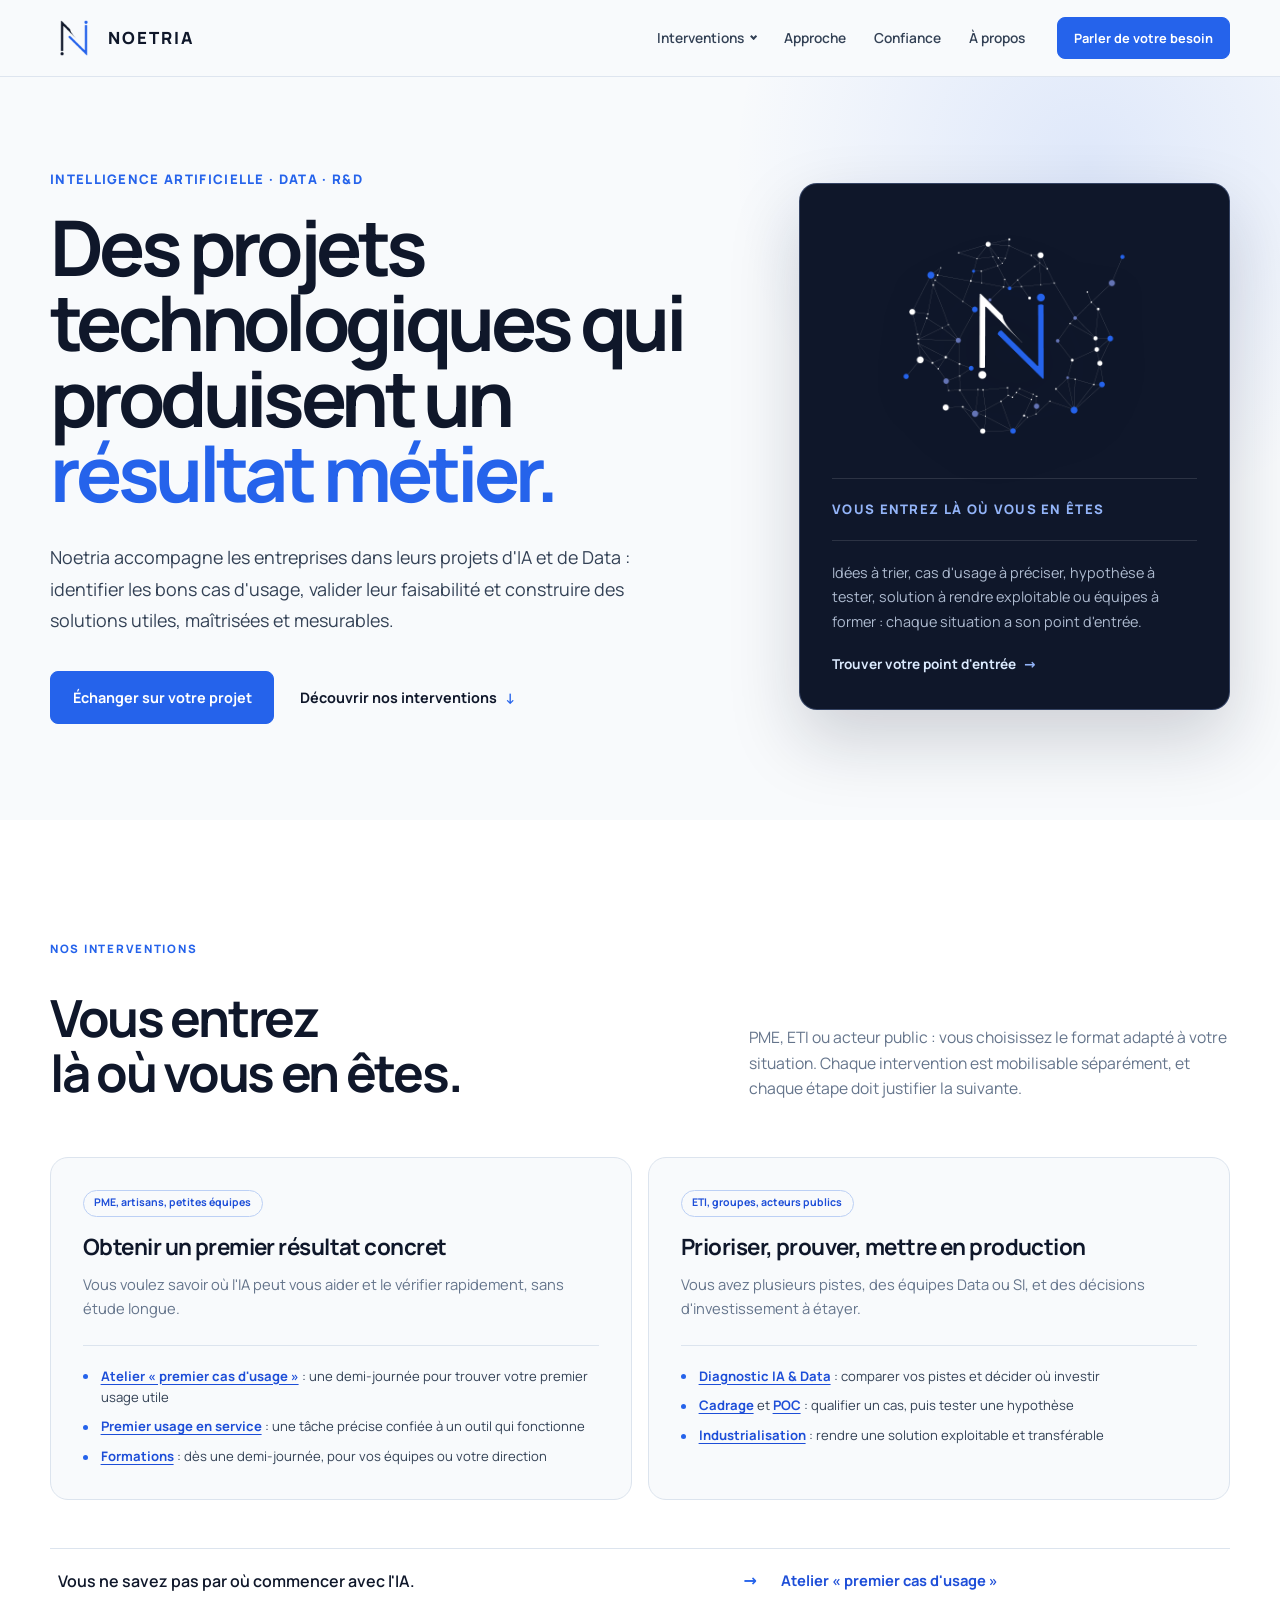
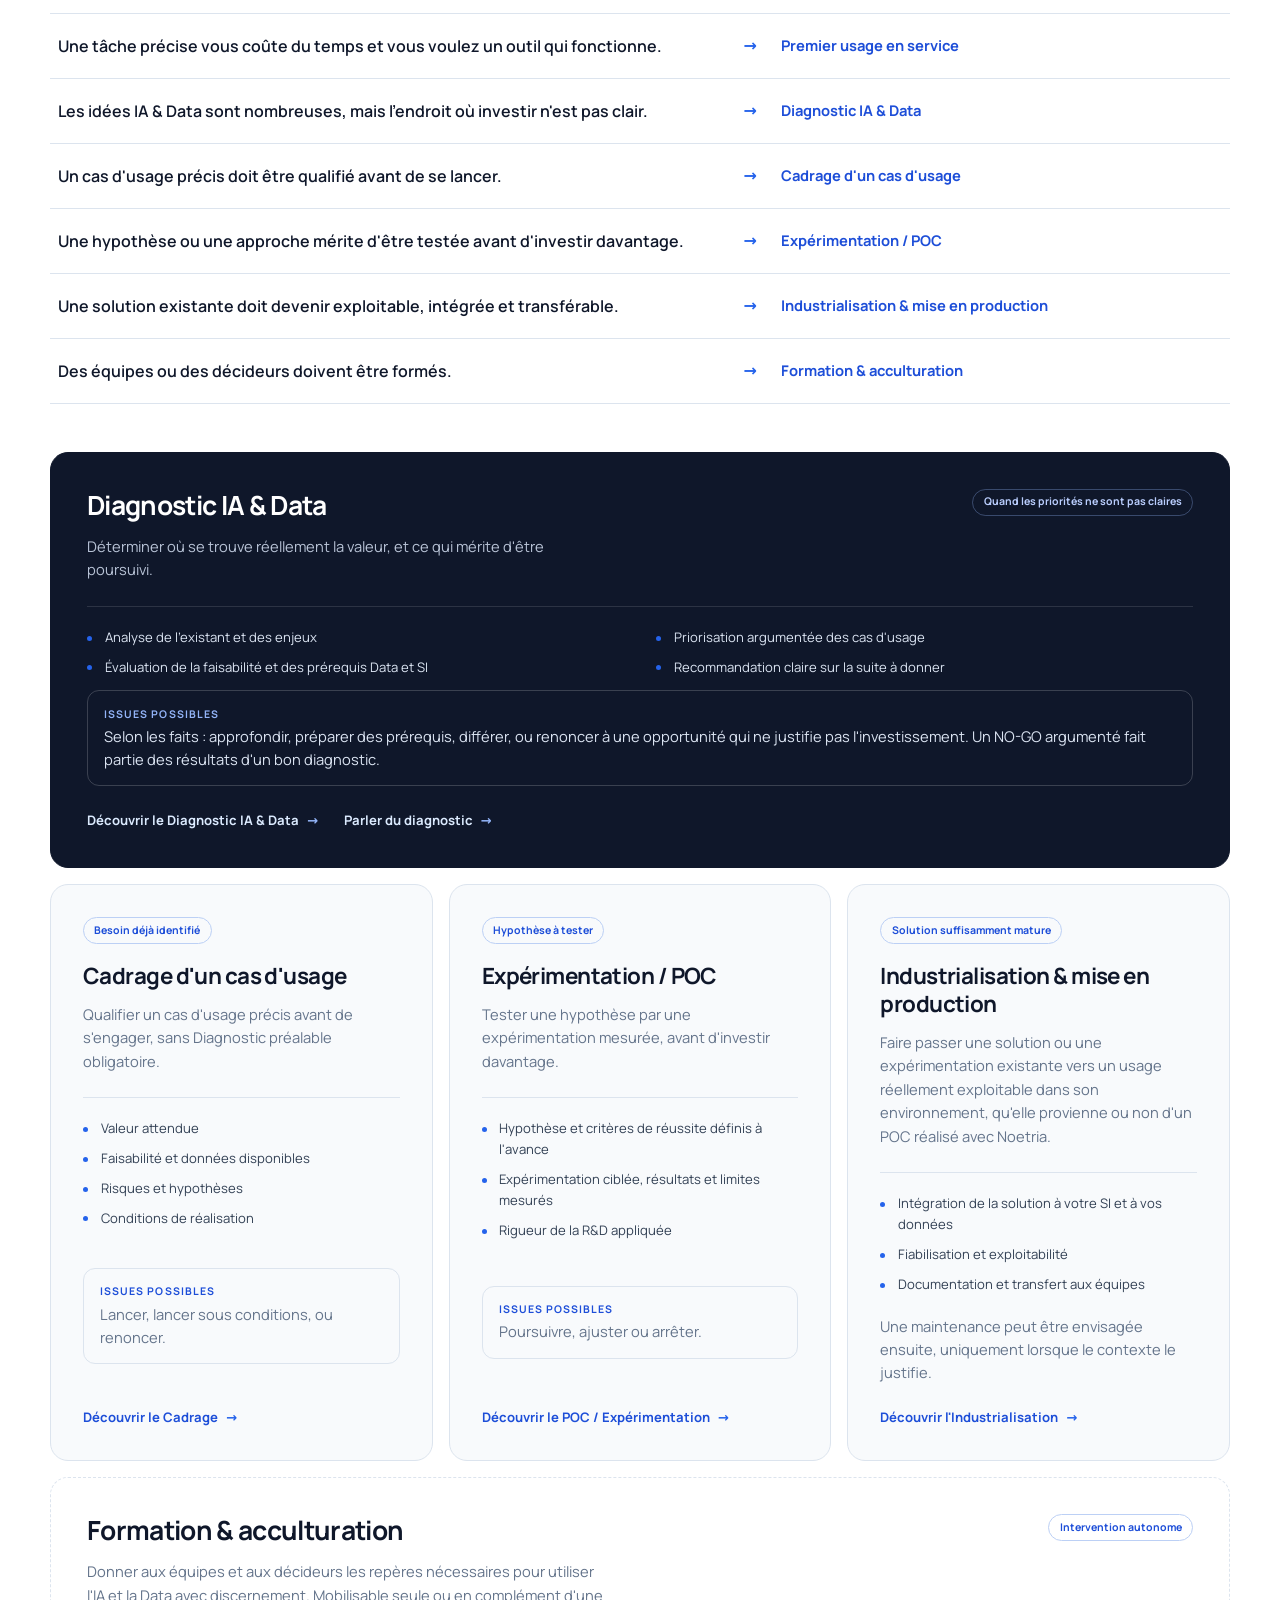
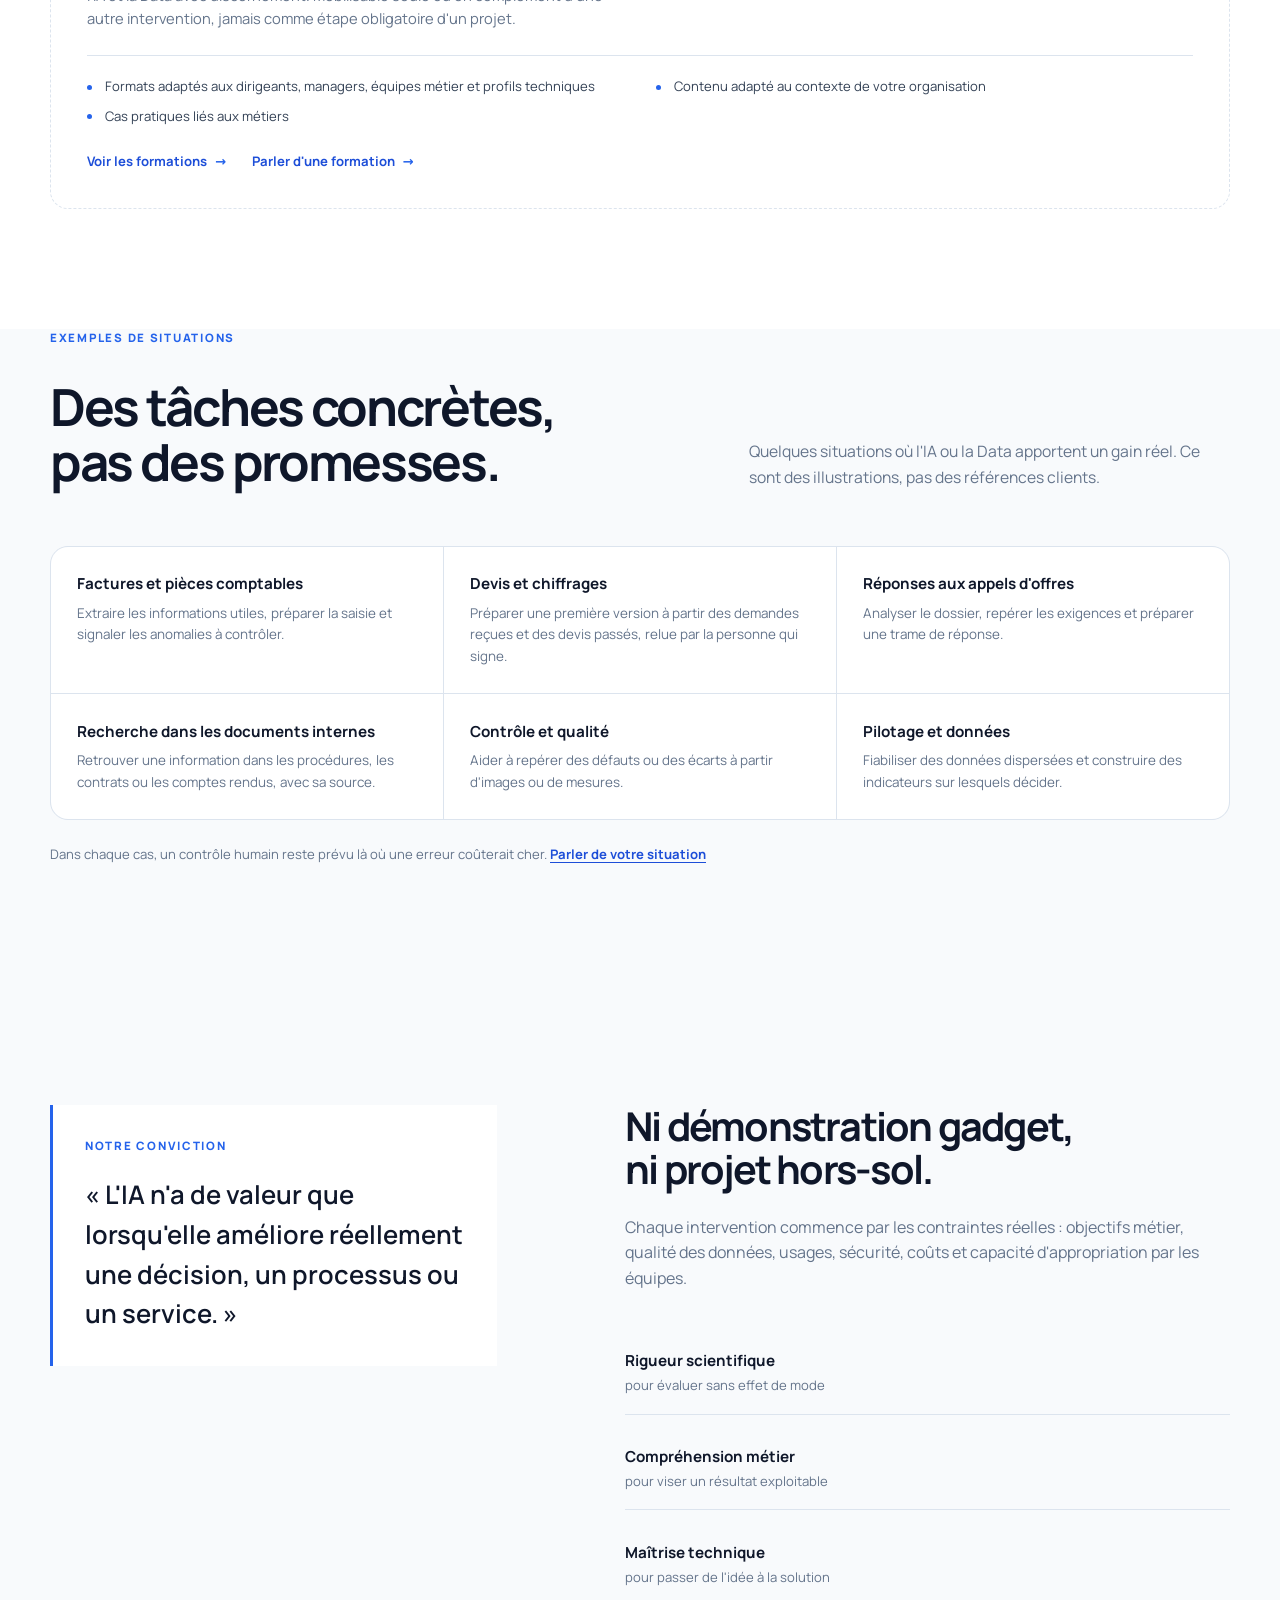
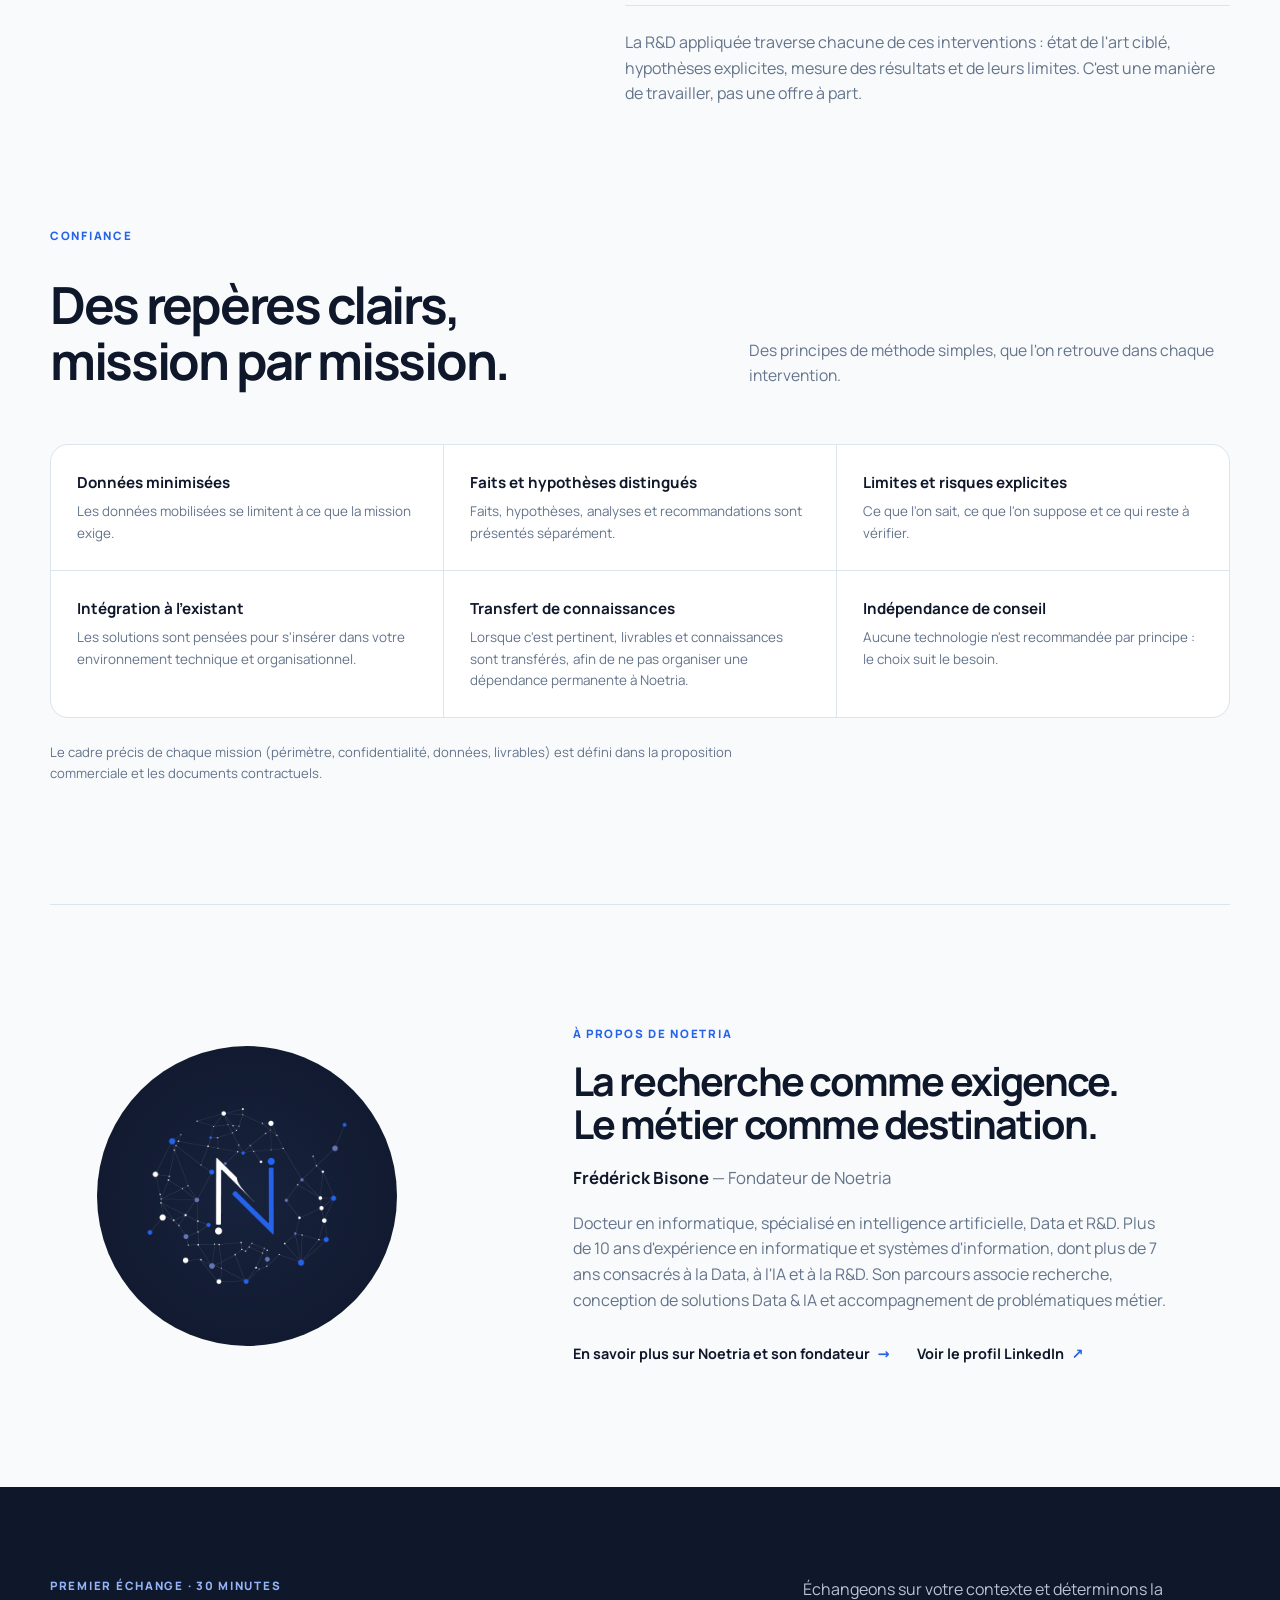
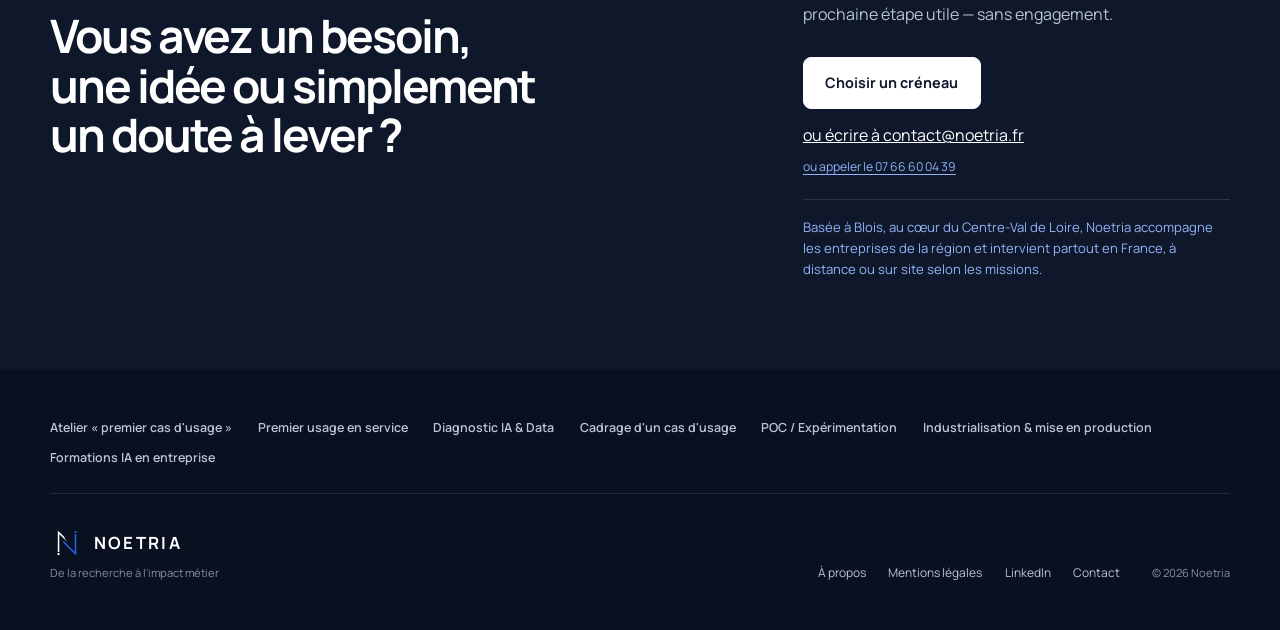
==== index.html @ 3e72a952 "feat: add SME entry pages, phone contact and updated training catalogue" ====
<!DOCTYPE html>
<html lang="fr">
<head>
  <meta charset="UTF-8">
  <meta name="viewport" content="width=device-width, initial-scale=1.0">
  <title>Conseil en IA et Data pour les entreprises | Noetria</title>
  <meta name="description" content="Noetria accompagne PME, ETI et acteurs publics dans leurs projets d'IA et de Data : atelier, mise en service, diagnostic, POC, industrialisation et formation.">
  <meta name="robots" content="index, follow">
  <link rel="canonical" href="https://noetria.fr/">
  <meta property="og:type" content="website">
  <meta property="og:site_name" content="Noetria">
  <meta property="og:title" content="Conseil en IA et Data pour les entreprises | Noetria">
  <meta property="og:description" content="Diagnostic, cadrage, expérimentation, industrialisation et formation : de la recherche à l'impact métier.">
  <meta property="og:url" content="https://noetria.fr/">
  <meta property="og:image" content="https://noetria.fr/assets/images/social/noetria_image-de-partage_1200x630.png">
  <meta property="og:image:type" content="image/png">
  <meta property="og:image:width" content="1200">
  <meta property="og:image:height" content="630">
  <meta property="og:image:alt" content="Logo Noetria, De la recherche à l'impact métier">
  <meta property="og:locale" content="fr_FR">
  <meta name="twitter:card" content="summary_large_image">
  <meta name="twitter:title" content="Conseil en IA et Data pour les entreprises | Noetria">
  <meta name="twitter:description" content="De la recherche à l'impact métier.">
  <meta name="twitter:image" content="https://noetria.fr/assets/images/social/noetria_image-de-partage_1200x630.png">
  <meta name="twitter:image:alt" content="Logo Noetria, De la recherche à l'impact métier">
  <link rel="icon" href="assets/images/favicon-dark/favicon.ico" sizes="any">
  <link rel="icon" type="image/png" sizes="32x32" href="assets/images/favicon-dark/favicon-32x32.png" media="(prefers-color-scheme: light)">
  <link rel="icon" type="image/png" sizes="32x32" href="assets/images/favicon-light/favicon-32x32.png" media="(prefers-color-scheme: dark)">
  <link rel="apple-touch-icon" sizes="180x180" href="assets/images/favicon-dark/apple-touch-icon.png">
  <link rel="manifest" href="assets/images/favicon-dark/site.webmanifest">
  <meta name="theme-color" content="#0F172A">
  <link rel="preload" href="assets/fonts/manrope/manrope-latin-400-normal.woff2" as="font" type="font/woff2" crossorigin><link rel="preload" href="assets/fonts/manrope/manrope-latin-700-normal.woff2" as="font" type="font/woff2" crossorigin><link rel="stylesheet" href="assets/css/fonts.css"><link rel="stylesheet" href="assets/css/style.css">
  <script src="assets/js/navigation.js" defer></script>
  <script type="application/ld+json">{"@context":"https://schema.org","@type":"Organization","@id":"https://noetria.fr/#organization","name":"Noetria","url":"https://noetria.fr/","logo":"https://noetria.fr/assets/images/logo/noetria_n-seul_pour-fond-clair_transparent_512x512.png","email":"contact@noetria.fr","telephone":"+33766600439","sameAs":["https://www.linkedin.com/company/noetria/"],"founder":{"@id":"https://noetria.fr/a-propos/#frederick-bisone"}}</script>
</head>
<body>
  <a class="skip-link" href="#contenu">Aller au contenu</a>
  <header class="site-header">
    <div class="site-header__inner">
      <a class="brand" href="#accueil" aria-label="Noetria — accueil">
        <img src="assets/images/logo/noetria_n-seul_pour-fond-clair_transparent_512x512.png" alt="" width="48" height="48">
        <span>Noetria</span>
      </a>
      <nav class="site-nav" aria-label="Navigation principale">
        <details class="nav-menu">
          <summary>Interventions</summary>
          <ul><li><a href="atelier-premier-cas-usage/">Atelier « premier cas d'usage »</a></li><li><a href="premier-usage-en-service/">Premier usage en service</a></li><li><a href="diagnostic-ia-data/">Diagnostic IA & Data</a></li><li><a href="cadrage-cas-usage-ia/">Cadrage d'un cas d'usage</a></li><li><a href="poc-ia-data/">POC / Expérimentation</a></li><li><a href="industrialisation-ia-data/">Industrialisation & mise en production</a></li><li><a href="formation-ia-entreprise/">Formations IA en entreprise</a></li></ul>
        </details>
        <a href="#approche">Approche</a><a href="#confiance">Confiance</a><a href="a-propos/">À propos</a>
      </nav>
      <a class="button button--small site-header__cta" href="rendez-vous/">Parler de votre besoin</a>
      <details class="mobile-menu">
        <summary>Menu</summary>
        <nav class="mobile-menu__panel" aria-label="Navigation mobile">
          <p class="mobile-menu__label">Interventions</p>
          <ul><li><a href="atelier-premier-cas-usage/">Atelier « premier cas d'usage »</a></li><li><a href="premier-usage-en-service/">Premier usage en service</a></li><li><a href="diagnostic-ia-data/">Diagnostic IA & Data</a></li><li><a href="cadrage-cas-usage-ia/">Cadrage d'un cas d'usage</a></li><li><a href="poc-ia-data/">POC / Expérimentation</a></li><li><a href="industrialisation-ia-data/">Industrialisation & mise en production</a></li><li><a href="formation-ia-entreprise/">Formations IA en entreprise</a></li></ul>
          <ul class="mobile-menu__secondary"><li><a href="#approche">Approche</a></li><li><a href="#confiance">Confiance</a></li><li><a href="a-propos/">À propos</a></li><li><a href="rendez-vous/">Prendre rendez-vous</a></li></ul>
        </nav>
      </details>
    </div>
  </header>

  <main id="contenu">
    <section class="hero" id="accueil">
      <div class="hero__grid">
        <div class="hero__content">
          <p class="eyebrow">Intelligence artificielle · Data · R&amp;D</p>
          <h1>Des projets technologiques qui produisent un <span>résultat métier.</span></h1>
          <p class="hero__lead">Noetria accompagne les entreprises dans leurs projets d'IA et de Data : identifier les bons cas d'usage, valider leur faisabilité et construire des solutions utiles, maîtrisées et mesurables.</p>
          <div class="hero__actions">
            <a class="button" href="rendez-vous/">Échanger sur votre projet</a>
            <a class="text-link" href="#offres">Découvrir nos interventions <span aria-hidden="true">↓</span></a>
          </div>
        </div>
        <aside class="hero__signal" aria-label="Point d'entrée">
          <div class="signal__brand" aria-hidden="true">
            <img src="assets/images/logo/noetria_symbole-reseau_pour-fond-sombre_transparent.png" alt="" width="240" height="240">
          </div>
          <p class="signal__label">Vous entrez là où vous en êtes</p>
          <p class="signal__text">Idées à trier, cas d'usage à préciser, hypothèse à tester, solution à rendre exploitable ou équipes à former : chaque situation a son point d'entrée.</p>
          <a class="signal__link" href="#offres">Trouver votre point d'entrée <span aria-hidden="true">→</span></a>
        </aside>
      </div>
    </section>

    <section class="section section--offers" id="offres">
      <div class="section__intro">
        <p class="eyebrow">Nos interventions</p>
        <h2>Vous entrez<br>là où vous en êtes.</h2>
        <p>PME, ETI ou acteur public : vous choisissez le format adapté à votre situation. Chaque intervention est mobilisable séparément, et chaque étape doit justifier la suivante.</p>
      </div>

      <div class="offers-grid audience-grid">
        <article class="offer-card">
          <span class="offer-card__tag">PME, artisans, petites équipes</span>
          <h3>Obtenir un premier résultat concret</h3>
          <p>Vous voulez savoir où l'IA peut vous aider et le vérifier rapidement, sans étude longue.</p>
          <ul><li><a href="atelier-premier-cas-usage/">Atelier « premier cas d'usage »</a> : une demi-journée pour trouver votre premier usage utile</li><li><a href="premier-usage-en-service/">Premier usage en service</a> : une tâche précise confiée à un outil qui fonctionne</li><li><a href="formation-ia-entreprise/">Formations</a> : dès une demi-journée, pour vos équipes ou votre direction</li></ul>
        </article>
        <article class="offer-card">
          <span class="offer-card__tag">ETI, groupes, acteurs publics</span>
          <h3>Prioriser, prouver, mettre en production</h3>
          <p>Vous avez plusieurs pistes, des équipes Data ou SI, et des décisions d'investissement à étayer.</p>
          <ul><li><a href="diagnostic-ia-data/">Diagnostic IA &amp; Data</a> : comparer vos pistes et décider où investir</li><li><a href="cadrage-cas-usage-ia/">Cadrage</a> et <a href="poc-ia-data/">POC</a> : qualifier un cas, puis tester une hypothèse</li><li><a href="industrialisation-ia-data/">Industrialisation</a> : rendre une solution exploitable et transférable</li></ul>
        </article>
      </div>

      <ul class="entry-list" aria-label="Votre situation et l'intervention correspondante">
        <li><a href="atelier-premier-cas-usage/"><span class="entry__situation">Vous ne savez pas par où commencer avec l'IA.</span><span class="entry__arrow" aria-hidden="true">→</span><strong>Atelier « premier cas d'usage »</strong></a></li>
        <li><a href="premier-usage-en-service/"><span class="entry__situation">Une tâche précise vous coûte du temps et vous voulez un outil qui fonctionne.</span><span class="entry__arrow" aria-hidden="true">→</span><strong>Premier usage en service</strong></a></li>
        <li><a href="#diagnostic"><span class="entry__situation">Les idées IA &amp; Data sont nombreuses, mais l'endroit où investir n'est pas clair.</span><span class="entry__arrow" aria-hidden="true">→</span><strong>Diagnostic IA &amp; Data</strong></a></li>
        <li><a href="#cadrage"><span class="entry__situation">Un cas d'usage précis doit être qualifié avant de se lancer.</span><span class="entry__arrow" aria-hidden="true">→</span><strong>Cadrage d'un cas d'usage</strong></a></li>
        <li><a href="#poc"><span class="entry__situation">Une hypothèse ou une approche mérite d'être testée avant d'investir davantage.</span><span class="entry__arrow" aria-hidden="true">→</span><strong>Expérimentation / POC</strong></a></li>
        <li><a href="#industrialisation"><span class="entry__situation">Une solution existante doit devenir exploitable, intégrée et transférable.</span><span class="entry__arrow" aria-hidden="true">→</span><strong>Industrialisation &amp; mise en production</strong></a></li>
        <li><a href="#formation"><span class="entry__situation">Des équipes ou des décideurs doivent être formés.</span><span class="entry__arrow" aria-hidden="true">→</span><strong>Formation &amp; acculturation</strong></a></li>
      </ul>

      <div class="offers-stack">
        <article class="offer-card offer-card--featured offer-card--wide" id="diagnostic">
          <div class="offer-card__top"><h3>Diagnostic IA &amp; Data</h3><span class="offer-card__tag">Quand les priorités ne sont pas claires</span></div>
          <p>Déterminer où se trouve réellement la valeur, et ce qui mérite d'être poursuivi.</p>
          <ul><li>Analyse de l'existant et des enjeux</li><li>Priorisation argumentée des cas d'usage</li><li>Évaluation de la faisabilité et des prérequis Data et SI</li><li>Recommandation claire sur la suite à donner</li></ul>
          <p class="offer-card__issues"><strong>Issues possibles</strong>Selon les faits : approfondir, préparer des prérequis, différer, ou renoncer à une opportunité qui ne justifie pas l'investissement. Un NO-GO argumenté fait partie des résultats d'un bon diagnostic.</p>
          <div class="offer-card__links"><a href="diagnostic-ia-data/">Découvrir le Diagnostic IA &amp; Data <span aria-hidden="true">→</span></a><a href="rendez-vous/">Parler du diagnostic <span aria-hidden="true">→</span></a></div>
        </article>

        <div class="offers-grid offers-grid--three">
          <article class="offer-card" id="cadrage">
            <span class="offer-card__tag">Besoin déjà identifié</span>
            <h3>Cadrage d'un cas d'usage</h3>
            <p>Qualifier un cas d'usage précis avant de s'engager, sans Diagnostic préalable obligatoire.</p>
            <ul><li>Valeur attendue</li><li>Faisabilité et données disponibles</li><li>Risques et hypothèses</li><li>Conditions de réalisation</li></ul>
            <p class="offer-card__issues"><strong>Issues possibles</strong>Lancer, lancer sous conditions, ou renoncer.</p>
            <a class="offer-card__more" href="cadrage-cas-usage-ia/">Découvrir le Cadrage <span aria-hidden="true">→</span></a>
          </article>
          <article class="offer-card" id="poc">
            <span class="offer-card__tag">Hypothèse à tester</span>
            <h3>Expérimentation / POC</h3>
            <p>Tester une hypothèse par une expérimentation mesurée, avant d'investir davantage.</p>
            <ul><li>Hypothèse et critères de réussite définis à l'avance</li><li>Expérimentation ciblée, résultats et limites mesurés</li><li>Rigueur de la R&amp;D appliquée</li></ul>
            <p class="offer-card__issues"><strong>Issues possibles</strong>Poursuivre, ajuster ou arrêter.</p>
            <a class="offer-card__more" href="poc-ia-data/">Découvrir le POC / Expérimentation <span aria-hidden="true">→</span></a>
          </article>
          <article class="offer-card" id="industrialisation">
            <span class="offer-card__tag">Solution suffisamment mature</span>
            <h3>Industrialisation &amp; mise en production</h3>
            <p>Faire passer une solution ou une expérimentation existante vers un usage réellement exploitable dans son environnement, qu'elle provienne ou non d'un POC réalisé avec Noetria.</p>
            <ul><li>Intégration de la solution à votre SI et à vos données</li><li>Fiabilisation et exploitabilité</li><li>Documentation et transfert aux équipes</li></ul>
            <p class="offer-card__note">Une maintenance peut être envisagée ensuite, uniquement lorsque le contexte le justifie.</p>
            <a class="offer-card__more" href="industrialisation-ia-data/">Découvrir l'Industrialisation <span aria-hidden="true">→</span></a>
          </article>
        </div>

        <article class="offer-card offer-card--wide offer-card--standalone" id="formation">
          <div class="offer-card__top"><h3>Formation &amp; acculturation</h3><span class="offer-card__tag">Intervention autonome</span></div>
          <p>Donner aux équipes et aux décideurs les repères nécessaires pour utiliser l'IA et la Data avec discernement. Mobilisable seule ou en complément d'une autre intervention, jamais comme étape obligatoire d'un projet.</p>
          <ul><li>Formats adaptés aux dirigeants, managers, équipes métier et profils techniques</li><li>Contenu adapté au contexte de votre organisation</li><li>Cas pratiques liés aux métiers</li></ul>
          <div class="offer-card__links"><a href="formation-ia-entreprise/">Voir les formations <span aria-hidden="true">→</span></a><a href="rendez-vous/">Parler d'une formation <span aria-hidden="true">→</span></a></div>
        </article>
      </div>
    </section>

    <section class="section section--trust" id="situations">
      <div class="section__intro">
        <p class="eyebrow">Exemples de situations</p>
        <h2>Des tâches concrètes,<br>pas des promesses.</h2>
        <p>Quelques situations où l'IA ou la Data apportent un gain réel. Ce sont des illustrations, pas des références clients.</p>
      </div>
      <div class="trust-grid">
        <div><strong>Factures et pièces comptables</strong><p>Extraire les informations utiles, préparer la saisie et signaler les anomalies à contrôler.</p></div>
        <div><strong>Devis et chiffrages</strong><p>Préparer une première version à partir des demandes reçues et des devis passés, relue par la personne qui signe.</p></div>
        <div><strong>Réponses aux appels d'offres</strong><p>Analyser le dossier, repérer les exigences et préparer une trame de réponse.</p></div>
        <div><strong>Recherche dans les documents internes</strong><p>Retrouver une information dans les procédures, les contrats ou les comptes rendus, avec sa source.</p></div>
        <div><strong>Contrôle et qualité</strong><p>Aider à repérer des défauts ou des écarts à partir d'images ou de mesures.</p></div>
        <div><strong>Pilotage et données</strong><p>Fiabiliser des données dispersées et construire des indicateurs sur lesquels décider.</p></div>
      </div>
      <p class="trust-note">Dans chaque cas, un contrôle humain reste prévu là où une erreur coûterait cher. <a href="rendez-vous/">Parler de votre situation</a></p>
    </section>

    <section class="section approach" id="approche">
      <div class="approach__statement">
        <p class="eyebrow">Notre conviction</p>
        <blockquote>« L'IA n'a de valeur que lorsqu'elle améliore réellement une décision, un processus ou un service. »</blockquote>
      </div>
      <div class="approach__content">
        <h2>Ni démonstration gadget,<br>ni projet hors-sol.</h2>
        <p>Chaque intervention commence par les contraintes réelles : objectifs métier, qualité des données, usages, sécurité, coûts et capacité d'appropriation par les équipes.</p>
        <div class="principles">
          <div><strong>Rigueur scientifique</strong><span>pour évaluer sans effet de mode</span></div>
          <div><strong>Compréhension métier</strong><span>pour viser un résultat exploitable</span></div>
          <div><strong>Maîtrise technique</strong><span>pour passer de l'idée à la solution</span></div>
        </div>
        <p class="approach__rd">La R&amp;D appliquée traverse chacune de ces interventions : état de l'art ciblé, hypothèses explicites, mesure des résultats et de leurs limites. C'est une manière de travailler, pas une offre à part.</p>
      </div>
    </section>

    <section class="section section--trust" id="confiance">
      <div class="section__intro">
        <p class="eyebrow">Confiance</p>
        <h2>Des repères clairs,<br>mission par mission.</h2>
        <p>Des principes de méthode simples, que l'on retrouve dans chaque intervention.</p>
      </div>
      <div class="trust-grid">
        <div><strong>Données minimisées</strong><p>Les données mobilisées se limitent à ce que la mission exige.</p></div>
        <div><strong>Faits et hypothèses distingués</strong><p>Faits, hypothèses, analyses et recommandations sont présentés séparément.</p></div>
        <div><strong>Limites et risques explicites</strong><p>Ce que l'on sait, ce que l'on suppose et ce qui reste à vérifier.</p></div>
        <div><strong>Intégration à l'existant</strong><p>Les solutions sont pensées pour s'insérer dans votre environnement technique et organisationnel.</p></div>
        <div><strong>Transfert de connaissances</strong><p>Lorsque c'est pertinent, livrables et connaissances sont transférés, afin de ne pas organiser une dépendance permanente à Noetria.</p></div>
        <div><strong>Indépendance de conseil</strong><p>Aucune technologie n'est recommandée par principe : le choix suit le besoin.</p></div>
      </div>
      <p class="trust-note">Le cadre précis de chaque mission (périmètre, confidentialité, données, livrables) est défini dans la proposition commerciale et les documents contractuels.</p>
    </section>

    <section class="section founder" id="noetria">
      <div class="founder__mark" aria-hidden="true"><img src="assets/images/logo/noetria_symbole-reseau_pour-fond-sombre_transparent.png" alt="" width="320" height="320" loading="lazy"></div>
      <div class="founder__content">
        <p class="eyebrow">À propos de Noetria</p>
        <h2>La recherche comme exigence.<br>Le métier comme destination.</h2>
        <p class="founder__name"><strong>Frédérick Bisone</strong> — Fondateur de Noetria</p>
        <p>Docteur en informatique, spécialisé en intelligence artificielle, Data et R&amp;D. Plus de 10 ans d'expérience en informatique et systèmes d'information, dont plus de 7 ans consacrés à la Data, à l'IA et à la R&amp;D. Son parcours associe recherche, conception de solutions Data &amp; IA et accompagnement de problématiques métier.</p>
        <a class="text-link" href="a-propos/">En savoir plus sur Noetria et son fondateur <span aria-hidden="true">→</span></a> <a class="text-link" href="https://www.linkedin.com/in/frederickbisone/" target="_blank" rel="noopener noreferrer">Voir le profil LinkedIn <span aria-hidden="true">↗</span></a>
      </div>
    </section>

    <section class="cta" id="contact">
      <div><p class="eyebrow">Premier échange · 30 minutes</p><h2>Vous avez un besoin, une idée ou simplement un doute à lever ?</h2></div>
      <div class="cta__action"><p>Échangeons sur votre contexte et déterminons la prochaine étape utile — sans engagement.</p><a class="button button--light" href="rendez-vous/">Choisir un créneau</a><a href="mailto:contact@noetria.fr">ou écrire à contact@noetria.fr</a><a href="tel:+33766600439">ou appeler le 07 66 60 04 39</a><p class="cta__geo">Basée à Blois, au cœur du Centre-Val de Loire, Noetria accompagne les entreprises de la région et intervient partout en France, à distance ou sur site selon les missions.</p></div>
    </section>
  </main>

  <footer class="footer">
    <nav class="footer__offers" aria-label="Interventions"><a href="atelier-premier-cas-usage/">Atelier « premier cas d'usage »</a><a href="premier-usage-en-service/">Premier usage en service</a><a href="diagnostic-ia-data/">Diagnostic IA & Data</a><a href="cadrage-cas-usage-ia/">Cadrage d'un cas d'usage</a><a href="poc-ia-data/">POC / Expérimentation</a><a href="industrialisation-ia-data/">Industrialisation & mise en production</a><a href="formation-ia-entreprise/">Formations IA en entreprise</a></nav>
    <div class="footer__brand"><div class="footer__logo"><img src="assets/images/logo/noetria_n-seul_pour-fond-sombre_transparent_512x512.png" alt="" width="34" height="34"><strong>Noetria</strong></div><span>De la recherche à l'impact métier</span></div>
    <nav class="footer__links" aria-label="Liens de pied de page"><a href="a-propos/">À propos</a><a href="mentions-legales.html">Mentions légales</a><a href="https://www.linkedin.com/company/noetria/" target="_blank" rel="noopener noreferrer">LinkedIn</a><a href="mailto:contact@noetria.fr">Contact</a></nav>
    <span class="footer__copyright">© 2026 Noetria</span>
  </footer>
</body>
</html>
---- assets/css/fonts.css ----
/* Manrope (SIL OFL 1.1, voir assets/fonts/manrope/OFL.txt) — auto-hébergée, sous-ensemble latin, aucune requête externe. */
@font-face{font-family:"Manrope";font-style:normal;font-weight:400;font-display:swap;src:url("../fonts/manrope/manrope-latin-400-normal.woff2") format("woff2");unicode-range:U+0000-00FF,U+0131,U+0152-0153,U+02BB-02BC,U+02C6,U+02DA,U+02DC,U+0304,U+0308,U+0329,U+2000-206F,U+20AC,U+2122,U+2191,U+2193,U+2212,U+2215,U+FEFF,U+FFFD}
@font-face{font-family:"Manrope";font-style:normal;font-weight:600;font-display:swap;src:url("../fonts/manrope/manrope-latin-600-normal.woff2") format("woff2");unicode-range:U+0000-00FF,U+0131,U+0152-0153,U+02BB-02BC,U+02C6,U+02DA,U+02DC,U+0304,U+0308,U+0329,U+2000-206F,U+20AC,U+2122,U+2191,U+2193,U+2212,U+2215,U+FEFF,U+FFFD}
@font-face{font-family:"Manrope";font-style:normal;font-weight:700;font-display:swap;src:url("../fonts/manrope/manrope-latin-700-normal.woff2") format("woff2");unicode-range:U+0000-00FF,U+0131,U+0152-0153,U+02BB-02BC,U+02C6,U+02DA,U+02DC,U+0304,U+0308,U+0329,U+2000-206F,U+20AC,U+2122,U+2191,U+2193,U+2212,U+2215,U+FEFF,U+FFFD}
@font-face{font-family:"Manrope";font-style:normal;font-weight:800;font-display:swap;src:url("../fonts/manrope/manrope-latin-800-normal.woff2") format("woff2");unicode-range:U+0000-00FF,U+0131,U+0152-0153,U+02BB-02BC,U+02C6,U+02DA,U+02DC,U+0304,U+0308,U+0329,U+2000-206F,U+20AC,U+2122,U+2191,U+2193,U+2212,U+2215,U+FEFF,U+FFFD}
---- assets/css/style.css ----
:root{--navy:#0f172a;--deep:#09101f;--blue:#2563eb;--blue-dark:#1d4ed8;--off:#f8fafc;--white:#fff;--slate:#64748b;--dark:#334155;--line:#dce4ee;--font:"Manrope","Segoe UI",system-ui,sans-serif;--max:1180px;--radius:18px;--ease:cubic-bezier(.2,.8,.2,1)}
*,*::before,*::after{box-sizing:border-box}html{scroll-behavior:smooth;scroll-padding-top:88px}body{margin:0;color:var(--navy);background:var(--off);font-family:var(--font);line-height:1.6;-webkit-font-smoothing:antialiased}img{display:block;max-width:100%}a{color:inherit}h1,h2,h3,p,blockquote{margin:0}.skip-link{position:fixed;z-index:100;top:0;left:-9999px;padding:.75rem 1rem;color:#fff;background:var(--blue)}.skip-link:focus{left:0}:focus-visible{outline:3px solid var(--blue-dark);outline-offset:3px}.cta :focus-visible,.footer :focus-visible{outline-color:#fff}
.site-header{position:sticky;z-index:20;top:0;border-bottom:1px solid #dce4eee6;background:#f8fafceb;backdrop-filter:blur(14px)}.site-header__inner{display:flex;align-items:center;gap:2rem;width:min(calc(100% - 40px),var(--max));min-height:76px;margin:auto}.brand{display:inline-flex;align-items:center;gap:.65rem;text-decoration:none;font-size:1.05rem;font-weight:800;letter-spacing:.12em;text-transform:uppercase}.brand img{width:34px;height:34px;object-fit:contain}.site-nav{display:flex;align-items:center;gap:1.75rem;margin-left:auto}.site-nav a{color:var(--dark);font-size:.86rem;font-weight:600;text-decoration:none}.site-nav a:hover{color:var(--blue)}
.button{display:inline-flex;align-items:center;justify-content:center;min-height:50px;padding:.85rem 1.35rem;border:1px solid var(--blue);border-radius:8px;color:#fff;background:var(--blue);font-size:.9rem;font-weight:700;text-decoration:none;transition:transform .2s var(--ease),background .2s var(--ease),border-color .2s var(--ease)}.button:hover{background:var(--blue-dark);border-color:var(--blue-dark);transform:translateY(-2px)}.button--small{min-height:40px;padding:.6rem 1rem;font-size:.8rem}.button--light{color:var(--navy);border-color:#fff;background:#fff}.button--light:hover{color:#fff;border-color:var(--blue);background:var(--blue)}.text-link{display:inline-flex;align-items:center;gap:.5rem;color:var(--navy);font-size:.9rem;font-weight:700;text-decoration:none}.text-link span{color:var(--blue);transition:transform .2s var(--ease)}.text-link:hover span{transform:translateY(2px)}.eyebrow{color:var(--blue);font-size:.72rem;font-weight:800;letter-spacing:.15em;text-transform:uppercase}
.hero{overflow:hidden;padding:92px 20px 0;background:radial-gradient(circle at 85% 12%,#2563eb1f,transparent 28%),var(--off)}.hero__grid{display:grid;grid-template-columns:minmax(0,1.2fr) minmax(340px,.8fr);gap:clamp(50px,8vw,110px);align-items:center;width:min(100%,var(--max));margin:auto}.hero__content h1{max-width:800px;margin-top:1.2rem;font-size:clamp(2.8rem,6vw,5.3rem);font-weight:700;letter-spacing:-.06em;line-height:.98}.hero__content h1 span{color:var(--blue)}.hero__lead{max-width:690px;margin-top:2rem;color:var(--dark);font-size:clamp(1.02rem,1.4vw,1.18rem);line-height:1.75}.hero__actions{display:flex;align-items:center;gap:1.6rem;margin-top:2.2rem}.hero__signal{position:relative;padding:2rem;border:1px solid #93b4f847;border-radius:var(--radius);color:#fff;background:var(--navy);box-shadow:0 30px 70px #0f172a2e}.hero__signal::before{position:absolute;z-index:-1;right:-18px;bottom:-18px;width:75%;height:75%;border:1px solid var(--blue);border-radius:var(--radius);content:""}.signal__label{padding-bottom:1.25rem;border-bottom:1px solid #ffffff1f;color:#93b4f8;font-size:.72rem;font-weight:800;letter-spacing:.12em;text-transform:uppercase}
.section{width:min(calc(100% - 40px),var(--max));margin:auto;padding:120px 0}.section__intro{display:grid;grid-template-columns:1.1fr .9fr;gap:2rem 7rem;align-items:end;margin-bottom:3.5rem}.section__intro .eyebrow{grid-column:1/-1}.section__intro h2,.approach h2,.founder h2,.cta h2{font-size:clamp(2rem,4vw,3.55rem);letter-spacing:-.045em;line-height:1.08}.section__intro>p:last-child{color:var(--slate);font-size:.98rem}.section--offers{width:100%;max-width:none;padding-right:max(20px,calc((100% - var(--max))/2));padding-left:max(20px,calc((100% - var(--max))/2));background:#fff}.offers-grid{display:grid;grid-template-columns:repeat(2,1fr);gap:1rem}.offer-card{display:flex;flex-direction:column;min-height:410px;padding:2rem;border:1px solid var(--line);border-radius:var(--radius);background:var(--off);transition:transform .25s var(--ease),border-color .25s var(--ease),box-shadow .25s var(--ease)}.offer-card:hover{transform:translateY(-4px);border-color:#b8cae7;box-shadow:0 18px 40px #0f172a14}.offer-card--featured{color:#fff;border-color:var(--navy);background:var(--navy)}.offer-card__top{display:flex;align-items:center;justify-content:space-between;gap:1rem}.offer-card__tag{padding:.35rem .55rem;border:1px solid #93b4f852;border-radius:999px;color:#b9cdfd;font-size:.62rem;font-weight:700}.offer-card h3{margin-top:2.5rem;font-size:1.65rem;letter-spacing:-.025em}.offer-card>p{max-width:520px;margin-top:.8rem;color:var(--slate);font-size:.92rem}.offer-card--featured>p{color:#b8c3d6}.offer-card ul{display:grid;gap:.55rem;margin:1.5rem 0 0;padding:1.25rem 0 0;border-top:1px solid var(--line);list-style:none}.offer-card--featured ul{border-color:#ffffff1f}.offer-card li{position:relative;padding-left:1.1rem;color:var(--dark);font-size:.82rem}.offer-card--featured li{color:#dbe4f2}.offer-card li::before{position:absolute;top:.67em;left:0;width:5px;height:5px;border-radius:50%;background:var(--blue);content:""}.offer-card>a{display:inline-flex;gap:.5rem;align-items:center;margin-top:auto;padding-top:1.5rem;color:#dbeafe;font-size:.82rem;font-weight:700;text-decoration:none}.offer-card>a span{color:#93b4f8}
.approach{display:grid;grid-template-columns:.85fr 1.15fr;gap:clamp(50px,10vw,140px)}.approach__statement{align-self:start;padding:2rem;border-left:3px solid var(--blue);background:#fff}.approach blockquote{margin-top:1.25rem;font-size:clamp(1.2rem,2vw,1.6rem);font-weight:600;line-height:1.55}.approach__content>p{max-width:670px;margin-top:1.5rem;color:var(--slate)}.principles{display:grid;gap:.8rem;margin-top:2.5rem}.principles div{display:flex;align-items:center;gap:1rem;padding:1rem 0;border-bottom:1px solid var(--line)}.principles strong{font-size:.88rem}.founder{display:grid;grid-template-columns:.75fr 1.25fr;gap:clamp(50px,10vw,140px);align-items:center;border-top:1px solid var(--line)}.founder__mark{display:grid;place-items:center;aspect-ratio:1;border-radius:50%;background:radial-gradient(circle,#17223d,var(--navy))}.founder__mark img{width:72%}.founder__content h2{margin-top:1rem}.founder__content>p:not(.eyebrow){max-width:680px;margin-top:1.2rem;color:var(--slate)}.founder__content strong{color:var(--navy)}.founder__content .text-link{margin-top:1.8rem}
.cta{display:grid;grid-template-columns:1.2fr .8fr;gap:3rem 7rem;padding:90px max(20px,calc((100% - var(--max))/2));color:#fff;background:var(--navy)}.cta .eyebrow{color:#93b4f8}.cta h2{margin-top:1rem}.cta__action{display:flex;flex-direction:column;align-items:flex-start;justify-content:flex-end}.cta__action p{color:#b8c3d6}.cta__action .button{margin-top:1.8rem}.cta__action>a:last-child{margin-top:.9rem;color:#93b4f8;font-size:.76rem;text-underline-offset:3px}.footer{display:grid;grid-template-columns:1fr auto auto;gap:2rem;align-items:end;padding:48px max(20px,calc((100% - var(--max))/2));background:var(--deep);color:#fff}.footer__brand{display:grid;gap:.25rem}.footer__brand strong{font-size:1.05rem;letter-spacing:.14em;text-transform:uppercase}.footer__brand span,.footer__copyright{color:#8290a8;font-size:.7rem}.footer__links{display:flex;gap:1.4rem}.footer__links a{color:#bac5d6;font-size:.75rem;text-decoration:none}.footer__links a:hover{color:#fff}
.booking{padding:88px 24px 72px;background:var(--off)}.booking__inner,.booking-back__inner{width:100%;max-width:760px;margin:0 auto;text-align:center}.booking__eyebrow{margin-bottom:16px;color:var(--blue);font-size:.75rem;font-weight:700;letter-spacing:.12em;text-transform:uppercase}.booking__heading{font-size:clamp(2rem,5vw,3rem);line-height:1.15;letter-spacing:-.03em}.booking__text{max-width:640px;margin:24px auto 0;color:var(--slate);font-size:1.05rem;line-height:1.75}.booking__button{display:inline-flex;margin-top:36px;padding:15px 28px;border-radius:8px;background:var(--blue);color:#fff;font-size:.95rem;font-weight:700;text-decoration:none}.booking__note{margin-top:18px;color:#94a3b8;font-size:.8rem}.booking-back{padding:0 24px 72px;background:var(--off)}.booking-back__link{color:var(--slate);font-size:.85rem;font-weight:600;text-decoration:none}
.legal-page{background:var(--off)}.legal-header{padding:1.25rem 20px;background:var(--navy)}.legal-header__brand{display:block;max-width:880px;margin:auto;color:#fff;font-weight:800;letter-spacing:.12em;text-decoration:none;text-transform:uppercase}.legal{padding:3rem 20px 5rem}.legal__inner{max-width:880px;margin:auto}.legal__back{display:inline-block;margin-bottom:1.75rem;color:var(--slate);font-size:.9rem;text-decoration:none}.legal h1{font-size:clamp(2rem,5vw,3rem);line-height:1.15}.legal__updated{margin:.5rem 0 3rem;color:var(--slate);font-size:.85rem}.legal__section{padding:1.75rem 0;border-top:1px solid var(--line)}.legal__section h2{margin:0 0 1rem;font-size:1.2rem}.legal__section p,.legal__section address{margin:0 0 1rem;font-size:.98rem;font-style:normal;line-height:1.75}.legal__section a{color:var(--blue)}
@media(max-width:900px){.site-nav{display:none}.site-header__inner{gap:1rem}.site-header .button{margin-left:auto}.hero{padding-top:64px}.hero__grid,.approach,.founder,.cta{grid-template-columns:1fr}.hero__signal{max-width:620px}.section__intro{grid-template-columns:1fr;gap:1rem}.section__intro .eyebrow{grid-column:auto}.approach,.founder{gap:3.5rem}.founder__mark{max-width:380px}.footer{grid-template-columns:1fr auto}.footer__copyright{grid-column:1/-1}}
@media(max-width:640px){html{scroll-padding-top:68px}.site-header__inner{width:min(calc(100% - 28px),var(--max));min-height:66px}.brand img{width:30px;height:30px}.brand span{font-size:.86rem}.site-header .button{min-height:36px;padding:.5rem .72rem;font-size:.68rem}.hero{padding:48px 20px 0}.hero__content h1{font-size:clamp(2.55rem,13vw,4rem)}.hero__actions{align-items:stretch;flex-direction:column;gap:1.1rem}.hero__actions .text-link{justify-content:center}.section{width:min(calc(100% - 40px),var(--max));padding:82px 0}.section--offers{width:100%;padding:82px 20px}.offers-grid{grid-template-columns:1fr}.offer-card{min-height:0}.approach__statement{padding:1.5rem}.cta{padding:72px 20px}.footer{grid-template-columns:1fr;align-items:start;padding:42px 20px}.footer__links{flex-wrap:wrap}.footer__copyright{grid-column:auto}}
@media(prefers-reduced-motion:reduce){html{scroll-behavior:auto}*,*::before,*::after{transition-duration:.01ms!important}}

/* Page de prise de rendez-vous */
.booking-page{min-height:calc(100vh - 76px);background:radial-gradient(circle at 50% 0,#2563eb1f,transparent 34%),var(--off)}
.booking-header__back{margin-left:auto}
.booking-page .booking{padding-top:110px;background:transparent}
.booking-reassurance{display:grid;grid-template-columns:repeat(3,1fr);gap:1px;width:min(calc(100% - 40px),960px);margin:0 auto 100px;border:1px solid var(--line);border-radius:var(--radius);overflow:hidden;background:var(--line)}
.booking-reassurance div{display:grid;gap:.35rem;padding:1.5rem;background:#fff}
.booking-reassurance span{color:var(--blue);font-size:.65rem;font-weight:800}
.booking-reassurance strong{font-size:.9rem}
.booking-reassurance p{color:var(--slate);font-size:.76rem}
.footer__inner{display:contents}
@media(max-width:640px){.booking-header__back{font-size:.72rem}.booking-page .booking{padding-top:72px}.booking-reassurance{grid-template-columns:1fr;margin-bottom:72px}}

.booking-header__back{color:var(--navy)}

/* Le N seul (variante pour fond clair, transparente) reste lisible dans l'en-tête compact. */
.brand img{width:48px;height:48px}

/* Le logo complet porte l'identité dans le premier écran. */
.signal__brand{display:grid;place-items:center;padding:0 1rem 1.35rem;border-bottom:1px solid #ffffff1f}
.signal__brand img{width:min(240px,78%);height:auto;filter:drop-shadow(0 18px 28px #050a1770)}
.signal__label{padding-top:1.25rem}

/* Libellés du premier écran : contraste renforcé dans la palette Noetria. */
.hero__content .eyebrow{color:var(--blue);font-size:.82rem;font-weight:800;letter-spacing:.1em}
.hero__signal .signal__label{color:#93b4f8;font-size:.82rem;font-weight:800;letter-spacing:.1em}

@media(max-width:640px){
  .brand img{width:42px;height:42px}
  .signal__brand img{width:min(210px,72%)}
}

/* === Évolution V3 : situations → interventions, confiance, fondateur === */
.hero{padding-bottom:96px}
.signal__text{margin-top:1.25rem;color:#aebbd0;font-size:.9rem;line-height:1.7}
.signal__link{display:inline-flex;gap:.5rem;margin-top:1.25rem;color:#dbeafe;font-size:.85rem;font-weight:700;text-decoration:none}.signal__link span{color:#93b4f8}.signal__link:hover{color:#fff}

.entry-list{margin:0 0 3rem;padding:0;border-top:1px solid var(--line);list-style:none}
.entry-list a{display:grid;grid-template-columns:minmax(0,1.5fr) auto minmax(0,1fr);gap:1.5rem;align-items:center;padding:1.2rem .5rem;border-bottom:1px solid var(--line);color:var(--navy);text-decoration:none;transition:background .2s var(--ease)}
.entry-list a:hover{background:var(--off)}
.entry__situation{font-size:1rem;font-weight:600;line-height:1.5}.entry__arrow{color:var(--blue);font-weight:700}.entry-list strong{color:var(--blue-dark);font-size:.92rem}

.offers-stack{display:grid;gap:1rem}
.offers-grid--three{grid-template-columns:repeat(3,1fr)}
.offer-card{min-height:0}
.offer-card h3{margin-top:1.1rem;font-size:1.4rem}
.offer-card__top h3{margin-top:0}
.offer-card--wide h3{font-size:1.65rem}
.offer-card--wide{padding:2.25rem}
.offer-card--wide ul{grid-template-columns:repeat(2,1fr);gap:.55rem 2rem}
.offer-card__tag{align-self:flex-start;padding:.35rem .65rem;border:1px solid #bcd0f5;border-radius:999px;color:var(--blue-dark);font-size:.66rem;font-weight:700;line-height:1.3}
.offer-card--featured .offer-card__tag{border-color:#93b4f852;color:#b9cdfd}
.offer-card__top{align-items:flex-start;flex-wrap:wrap}
.offer-card__issues{margin-top:1.25rem;padding:.9rem 1rem;border:1px solid var(--line);border-radius:12px;color:var(--dark);font-size:.8rem;line-height:1.55}
.offer-card__issues strong{display:block;margin-bottom:.2rem;color:var(--blue-dark);font-size:.66rem;letter-spacing:.1em;text-transform:uppercase}
.offer-card--featured .offer-card__issues{border-color:#ffffff2e;color:#dbe4f2}.offer-card--featured .offer-card__issues strong{color:#93b4f8}
.offer-card__note{margin-top:1.25rem;color:var(--slate);font-size:.78rem;line-height:1.55}
.offer-card>a{color:var(--blue-dark)}.offer-card>a span{color:var(--blue)}.offer-card--featured>a{color:#dbeafe}.offer-card--featured>a span{color:#93b4f8}
.offer-card--standalone{background:#fff;border-style:dashed}

.approach__rd{margin-top:2rem}
.principles div{display:grid;gap:.1rem;padding:1.1rem 0}
.principles strong{font-size:.95rem}.principles span{color:var(--slate);font-size:.82rem}

.section--trust{padding-top:0}
.trust-grid{display:grid;grid-template-columns:repeat(3,1fr);gap:1px;border:1px solid var(--line);border-radius:var(--radius);overflow:hidden;background:var(--line)}
.trust-grid>div{display:grid;align-content:start;gap:.4rem;padding:1.6rem;background:#fff}
.trust-grid strong{font-size:.95rem}.trust-grid p{color:var(--slate);font-size:.84rem;line-height:1.6}
.trust-note{max-width:760px;margin-top:1.5rem;color:var(--slate);font-size:.82rem}

.founder{align-items:center}

.cta__action>.cta__geo{margin-top:1.4rem;padding-top:1.1rem;border-top:1px solid #ffffff1f;color:#93b4f8;font-size:.82rem}
.footer__logo{display:flex;align-items:center;gap:.6rem}.footer__logo img{width:34px;height:34px}

@media(max-width:900px){
  .hero{padding-bottom:64px}
  .offers-grid--three{grid-template-columns:1fr}
  .trust-grid{grid-template-columns:repeat(2,1fr)}
  .founder__mark{position:static}
  .entry-list a{grid-template-columns:1fr auto;gap:.5rem 1rem}.entry-list strong{grid-column:1/-1}.entry__arrow{display:none}
}
@media(max-width:640px){
  .offer-card--wide{padding:1.5rem}.offer-card--wide ul{grid-template-columns:1fr}
  .trust-grid{grid-template-columns:1fr}
  .entry__situation{font-size:.95rem}
}
.offer-card>.offer-card__issues,.offer-card>.offer-card__note{max-width:none}
.booking__note--info{max-width:560px;margin:.7rem auto 0;line-height:1.6}.booking__note--info a{color:var(--slate)}

/* QA : ajustements d'affichage avec Manrope local */
.cta h2{max-width:640px;font-size:clamp(2rem,3.6vw,3.1rem);text-wrap:balance}
.approach h2{font-size:clamp(1.9rem,3.1vw,2.75rem)}
.founder h2{font-size:clamp(1.9rem,3.1vw,2.7rem)}
.offer-card h3{line-height:1.25}
.offers-grid--three .offer-card__issues,.offers-grid--three .offer-card__note{margin-top:auto}
.offers-grid--three .offer-card ul{margin-bottom:1.25rem}
.cta__action>a[href^="mailto:"]{margin-top:.9rem}
.booking__note{color:var(--slate)}
.legal-page .footer{padding-right:max(20px,calc((100% - 880px)/2));padding-left:max(20px,calc((100% - 880px)/2))}
.legal-header__brand{display:flex;align-items:center;gap:.65rem}.legal-header__brand img{width:30px;height:30px}
@media(max-width:900px){.founder__mark{width:220px;height:220px;max-width:none}}
@media(max-width:640px){.founder__mark{width:180px;height:180px}}
.founder__mark img{height:auto}

/* Bloc fondateur simplifié */
.founder{align-items:center}
.founder__mark{position:static;max-width:300px;justify-self:center}
.founder__name{margin-top:1.4rem;font-size:1.05rem;color:var(--navy)}
.founder__content>p:not(.eyebrow):not(.founder__name){max-width:600px}


/* === Pages d'intervention et navigation (V0.2 du contenu) === */
.site-header__inner{position:relative}
.nav-menu{position:relative}
.nav-menu summary{display:inline-flex;align-items:center;gap:.45rem;color:var(--dark);font-size:.86rem;font-weight:600;list-style:none;cursor:pointer}
.nav-menu summary::-webkit-details-marker{display:none}
.nav-menu summary::after{width:.38em;height:.38em;border-right:2px solid currentColor;border-bottom:2px solid currentColor;transform:translateY(-2px) rotate(45deg);content:""}
.nav-menu[open] summary::after{transform:translateY(1px) rotate(-135deg)}
.nav-menu summary:hover{color:var(--blue)}
.nav-menu ul{position:absolute;top:calc(100% + 1rem);left:-1rem;min-width:300px;margin:0;padding:.5rem;border:1px solid var(--line);border-radius:12px;background:#fff;box-shadow:0 18px 40px #0f172a1f;list-style:none}
.site-nav .nav-menu li a{display:block;padding:.6rem .75rem;border-radius:8px;color:var(--navy)}
.site-nav .nav-menu li a:hover,.site-nav .nav-menu li a[aria-current="page"]{color:var(--blue-dark);background:var(--off)}
.mobile-menu{display:none}
.mobile-menu summary{display:inline-flex;align-items:center;min-height:40px;padding:.5rem .9rem;border:1px solid var(--line);border-radius:8px;color:var(--navy);background:#fff;font-size:.8rem;font-weight:700;list-style:none;cursor:pointer}
.mobile-menu summary::-webkit-details-marker{display:none}
.mobile-menu[open] summary{border-color:var(--blue);color:var(--blue-dark)}
.mobile-menu__panel{position:absolute;top:100%;right:0;left:0;max-height:calc(100vh - 80px);overflow:auto;padding:1rem 0 1.25rem;border-top:1px solid var(--line);background:#fff;box-shadow:0 18px 30px #0f172a1a}
.mobile-menu__label{padding:0 .25rem .4rem;color:var(--slate);font-size:.68rem;font-weight:800;letter-spacing:.12em;text-transform:uppercase}
.mobile-menu__panel ul{margin:0;padding:0;list-style:none}
.mobile-menu__panel a{display:block;padding:.75rem .25rem;border-bottom:1px solid var(--line);color:var(--navy);font-size:.95rem;font-weight:600;text-decoration:none}
.mobile-menu__panel a[aria-current="page"]{color:var(--blue-dark)}
.mobile-menu__secondary{margin-top:.75rem!important}
.mobile-menu__secondary a{color:var(--dark);font-weight:500}

.offer-card__links{display:flex;flex-wrap:wrap;gap:.4rem 1.6rem;margin-top:auto;padding-top:1.5rem}
.offer-card__links a{display:inline-flex;gap:.5rem;align-items:center;color:var(--blue-dark);font-size:.82rem;font-weight:700;text-decoration:none}
.offer-card__links a span{color:var(--blue)}
.offer-card--featured .offer-card__links a{color:#dbeafe}.offer-card--featured .offer-card__links a span{color:#93b4f8}
.offer-card__links a:hover,.offer-card>a:hover{text-decoration:underline;text-underline-offset:3px}

.footer__offers{display:flex;flex-wrap:wrap;grid-column:1/-1;gap:.6rem 1.6rem;padding-bottom:1.6rem;border-bottom:1px solid #ffffff1a}
.footer__offers a{color:#bac5d6;font-size:.78rem;font-weight:600;text-decoration:none}
.footer__offers a:hover{color:#fff}

.page-hero{padding:72px 20px 80px;border-bottom:1px solid var(--line);background:radial-gradient(circle at 85% 0,#2563eb1f,transparent 32%),var(--off)}
.page-hero__inner{width:min(100%,var(--max));margin:auto}
.breadcrumb ol{display:flex;flex-wrap:wrap;gap:.4rem;margin:0 0 2.2rem;padding:0;color:var(--slate);font-size:.78rem;list-style:none}
.breadcrumb li+li::before{margin-right:.4rem;color:#94a3b8;content:"/"}
.breadcrumb a{color:var(--slate);text-decoration:none}.breadcrumb a:hover{color:var(--blue)}
.breadcrumb [aria-current="page"]{color:var(--navy);font-weight:600}
.page-hero h1{max-width:900px;margin-top:1rem;font-size:clamp(2.3rem,5vw,4.1rem);font-weight:700;letter-spacing:-.05em;line-height:1.04}
.page-hero__lead{max-width:760px;margin-top:1.6rem;color:var(--dark);font-size:clamp(1.02rem,1.4vw,1.15rem);line-height:1.75}
.page-hero__switch{max-width:760px;margin-top:1.4rem;padding:.9rem 1.1rem;border-left:3px solid var(--blue);background:#fff;color:var(--dark);font-size:.92rem}
.page-hero__switch a,.page-block__body a{color:var(--blue-dark);font-weight:700;text-underline-offset:3px}

.page-body{width:min(calc(100% - 40px),var(--max));margin:auto;padding:24px 0 96px}
.page-block{display:grid;grid-template-columns:minmax(0,.75fr) minmax(0,1.45fr);gap:1.5rem 5rem;padding:56px 0;border-top:1px solid var(--line)}
.page-block:first-child{border-top:0}
.page-block h2{font-size:clamp(1.5rem,2.6vw,2.1rem);letter-spacing:-.035em;line-height:1.15}
.page-block--wide{grid-template-columns:1fr}
.page-block__body{min-width:0}
.page-block__body>*+*{margin-top:1.1rem}
.page-block__body>p{color:var(--dark);font-size:1rem}
.check-list{display:grid;gap:.75rem;margin:0;padding:0;list-style:none}
.check-list li{position:relative;padding-left:1.3rem;color:var(--dark)}
.check-list li::before{position:absolute;top:.72em;left:0;width:6px;height:6px;border-radius:50%;background:var(--blue);content:""}
.check-list strong{color:var(--navy)}
.steps{margin:0;padding:0;border-top:1px solid var(--line);list-style:none;counter-reset:step}
.steps li{display:grid;grid-template-columns:2.6rem 1fr;gap:.8rem;padding:.95rem 0;border-bottom:1px solid var(--line);color:var(--dark);counter-increment:step}
.steps li::before{padding-top:.15rem;color:var(--blue);font-size:.78rem;font-weight:800;content:counter(step,decimal-leading-zero)}
.steps strong{color:var(--navy)}
.page-note{padding:1rem 1.2rem;border:1px solid var(--line);border-left:3px solid var(--blue);border-radius:10px;background:#fff;color:var(--dark);font-size:.95rem}
.page-block__body>.page-note{color:var(--dark)}
.decision-grid{display:grid;grid-template-columns:repeat(3,1fr);gap:1px;border:1px solid var(--line);border-radius:var(--radius);overflow:hidden;background:var(--line)}
.decision-grid>div{display:grid;align-content:start;gap:.4rem;padding:1.4rem;background:#fff}
.decision-grid strong{color:var(--blue-dark);font-size:.95rem}
.decision-grid p{color:var(--dark);font-size:.88rem;line-height:1.6}

.formation-grid{display:grid;grid-template-columns:repeat(2,1fr);gap:1rem}
.formation-card{display:flex;flex-direction:column;padding:2rem;border:1px solid var(--line);border-radius:var(--radius);background:#fff}
.formation-card__code{color:var(--blue);font-size:.72rem;font-weight:800;letter-spacing:.15em}
.formation-card h3{margin-top:.6rem;font-size:1.25rem;letter-spacing:-.02em;line-height:1.3}
.formation-meta{display:grid;grid-template-columns:auto 1fr;gap:.4rem 1rem;margin:1.2rem 0 0;padding:1rem 0;border-top:1px solid var(--line);border-bottom:1px solid var(--line);font-size:.85rem}
.formation-meta dt{color:var(--slate);font-weight:600}
.formation-meta dd{margin:0;color:var(--navy)}
.formation-card__label{margin-top:1.1rem;color:var(--blue-dark);font-size:.66rem;font-weight:800;letter-spacing:.1em;text-transform:uppercase}
.formation-card__label+p{margin-top:.3rem;color:var(--dark);font-size:.9rem}
.formation-card__note{margin-top:1.1rem;padding-top:1rem;border-top:1px solid var(--line);color:var(--slate);font-size:.84rem}
.formation-card__note a{color:var(--blue-dark);font-weight:700}

@media(max-width:900px){
  .site-nav{display:none}
  .mobile-menu{display:block}
  .site-header__cta{margin-left:auto}
  .page-block{grid-template-columns:1fr;gap:1.2rem;padding:44px 0}
  .decision-grid,.formation-grid{grid-template-columns:1fr}
}
@media(max-width:640px){
  .page-hero{padding:44px 20px 56px}
  .page-hero .hero__actions{align-items:stretch;flex-direction:column;gap:1.1rem}
  .page-hero .hero__actions .text-link{justify-content:center}
  .formation-card{padding:1.5rem}
  .formation-meta{grid-template-columns:1fr;gap:.1rem}
  .formation-meta dd{margin-bottom:.5rem}
}
@media(max-width:480px){
  .site-header__cta{display:none}
  .mobile-menu{margin-left:auto}
}

/* Page À propos */
.about-portrait{display:block;width:min(100%,260px);height:auto;aspect-ratio:1;object-fit:cover;border-radius:var(--radius);border:1px solid var(--line)}
.pub-list{display:grid;gap:1rem;margin:1.6rem 0 0;padding:1.4rem 0 0;border-top:1px solid var(--line);list-style:none}
.pub-list li{color:var(--dark);font-size:.95rem;line-height:1.6}
.pub-list strong{color:var(--navy)}
.founder__content .text-link+.text-link{margin-left:1.5rem}
.audience-grid{margin-bottom:3rem}.audience-grid .offer-card{min-height:0}.audience-grid .offer-card h3{margin-top:1rem}.audience-grid .offer-card a{color:var(--blue-dark);font-weight:700;text-underline-offset:3px}.cta__action>a[href^="tel:"]{margin-top:.5rem;color:#93b4f8;font-size:.76rem;text-underline-offset:3px}.trust-note a{color:var(--blue-dark);font-weight:700;text-underline-offset:3px}.booking__phone{margin-top:22px;color:var(--navy);font-size:.95rem}.booking__phone a{color:var(--blue-dark);font-weight:700;text-underline-offset:3px}
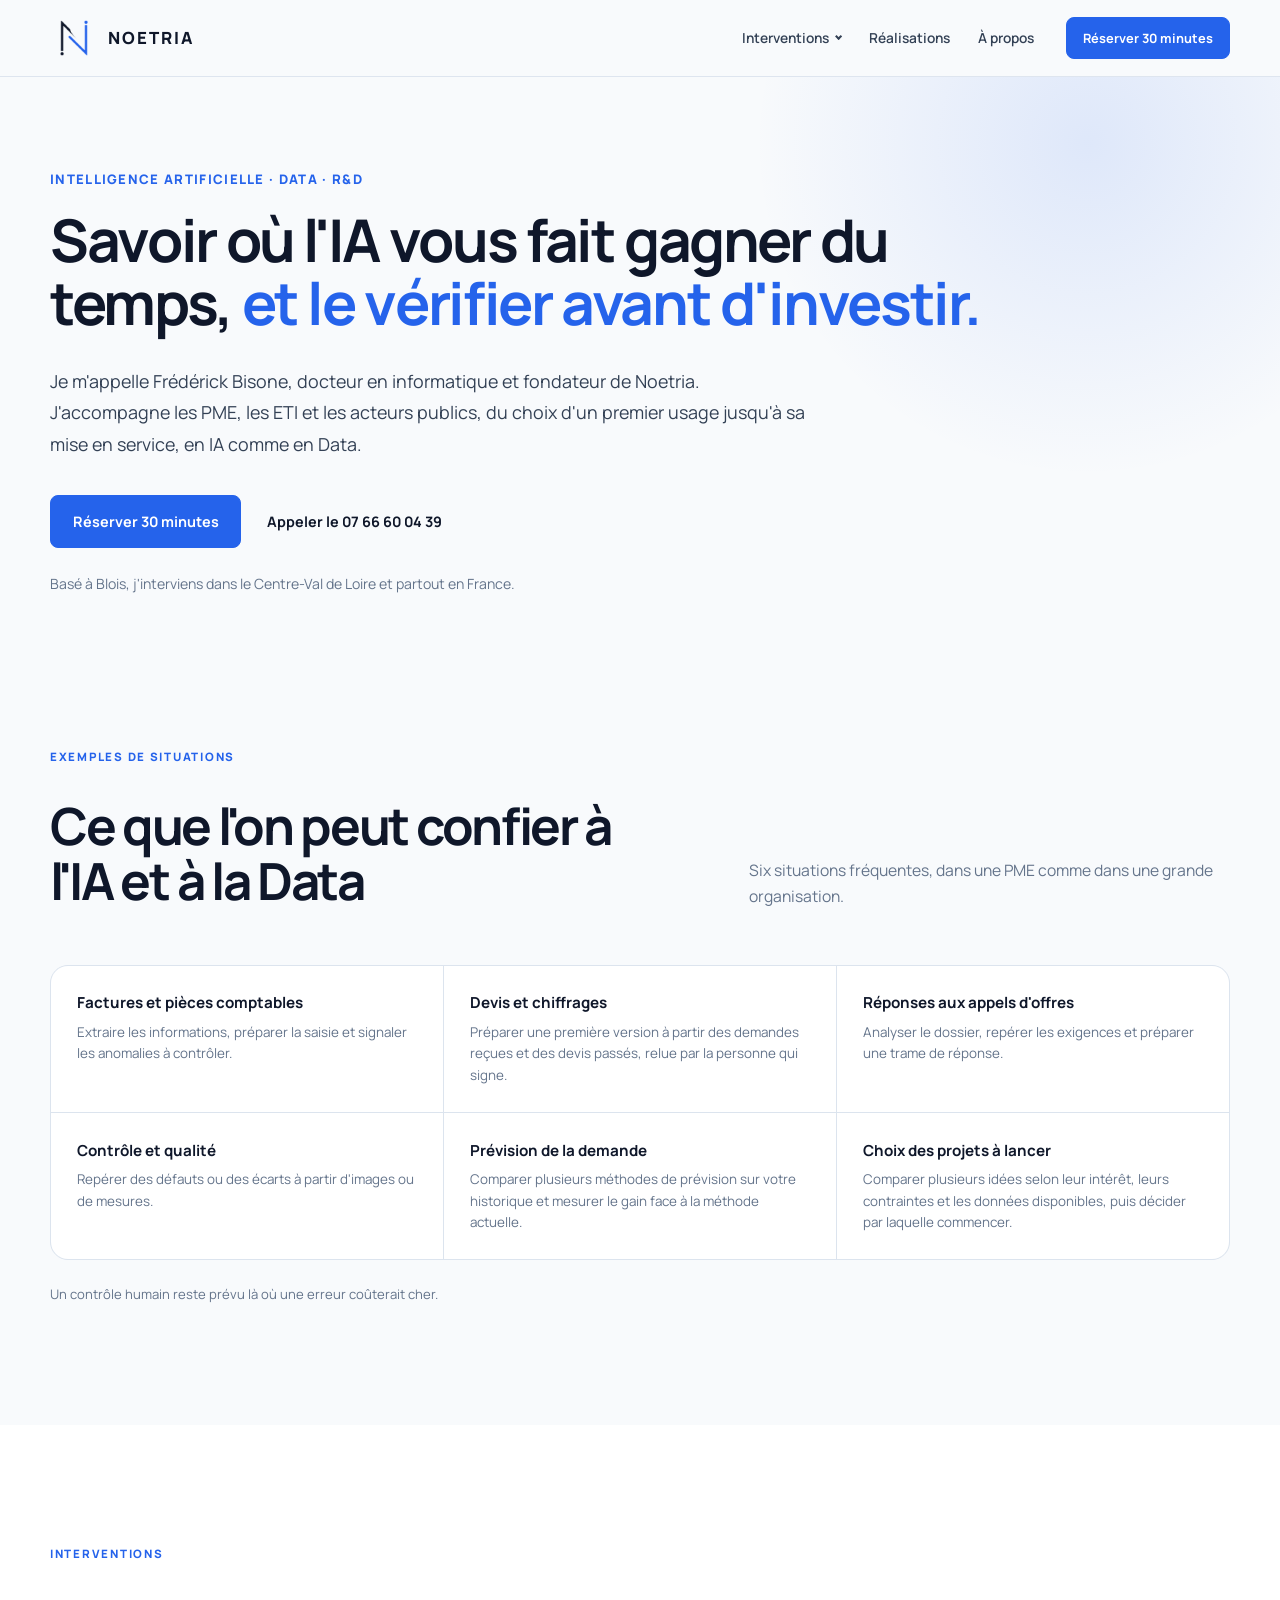
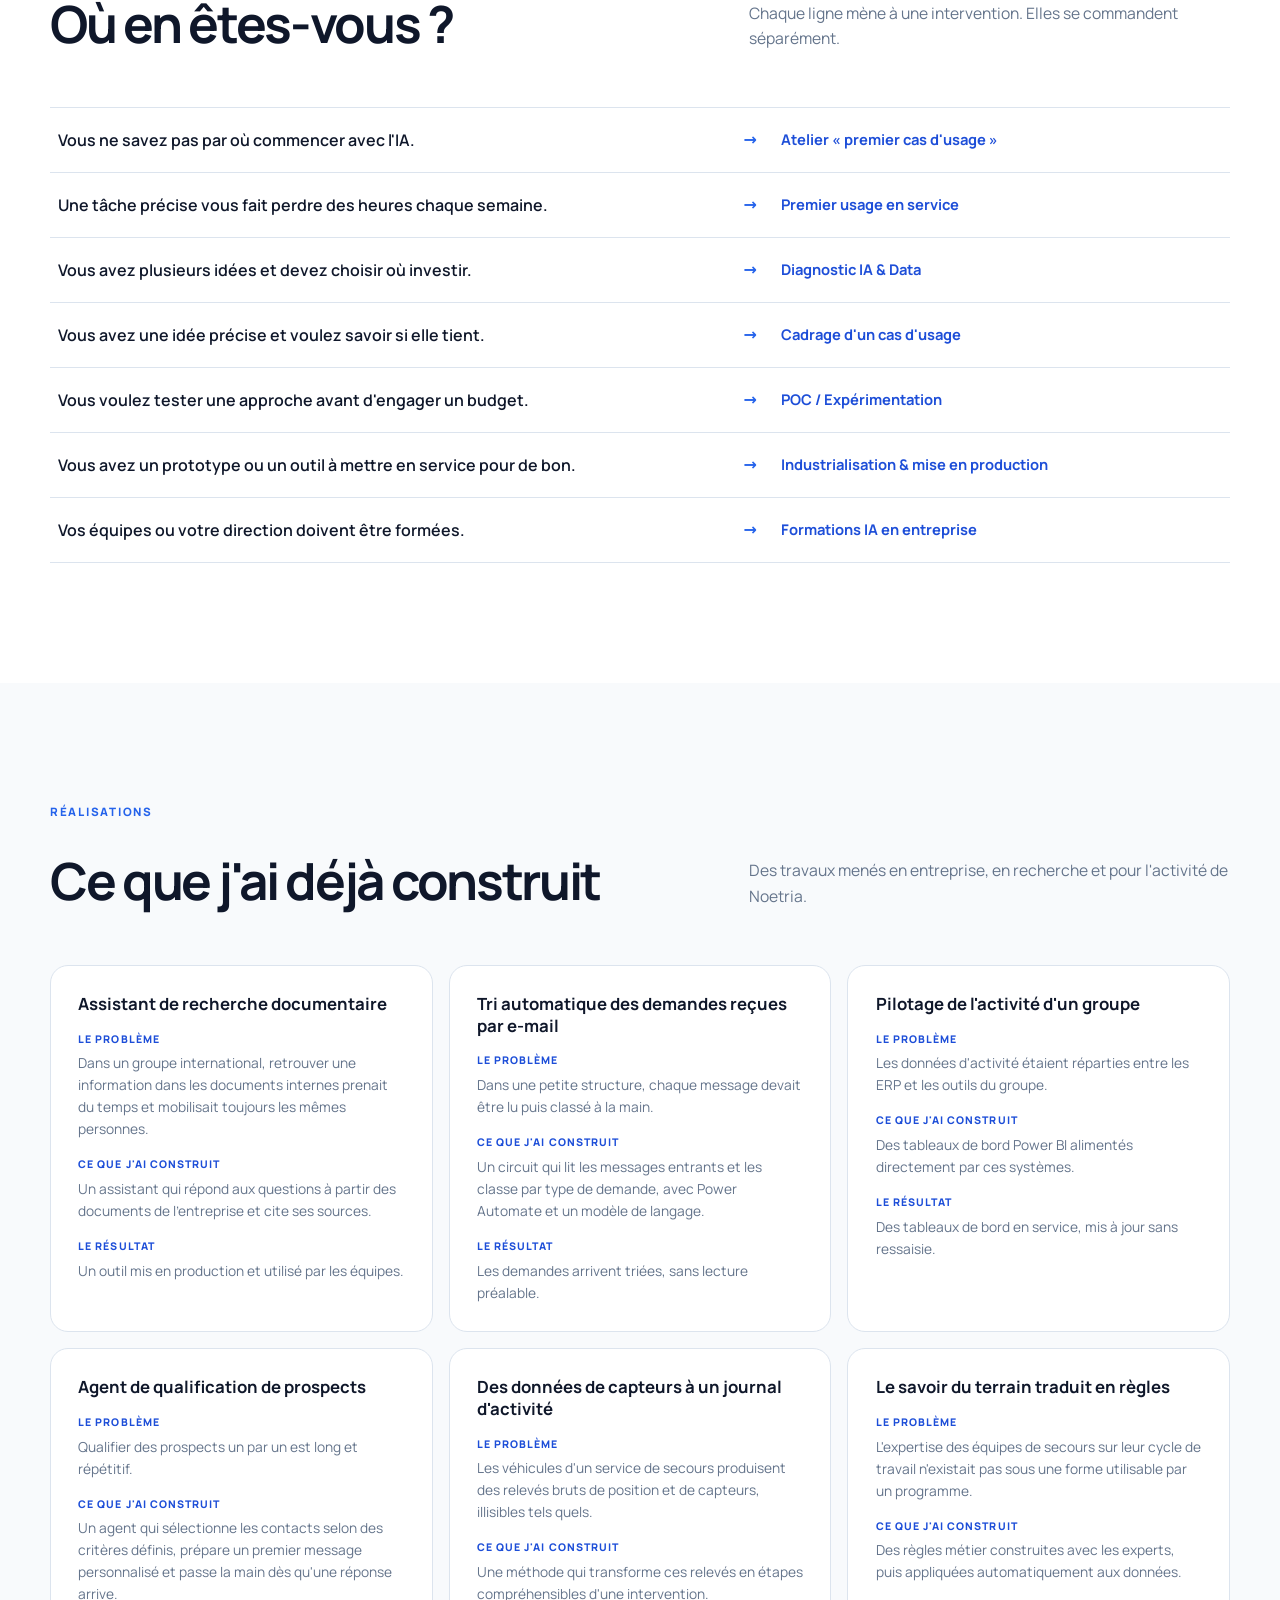
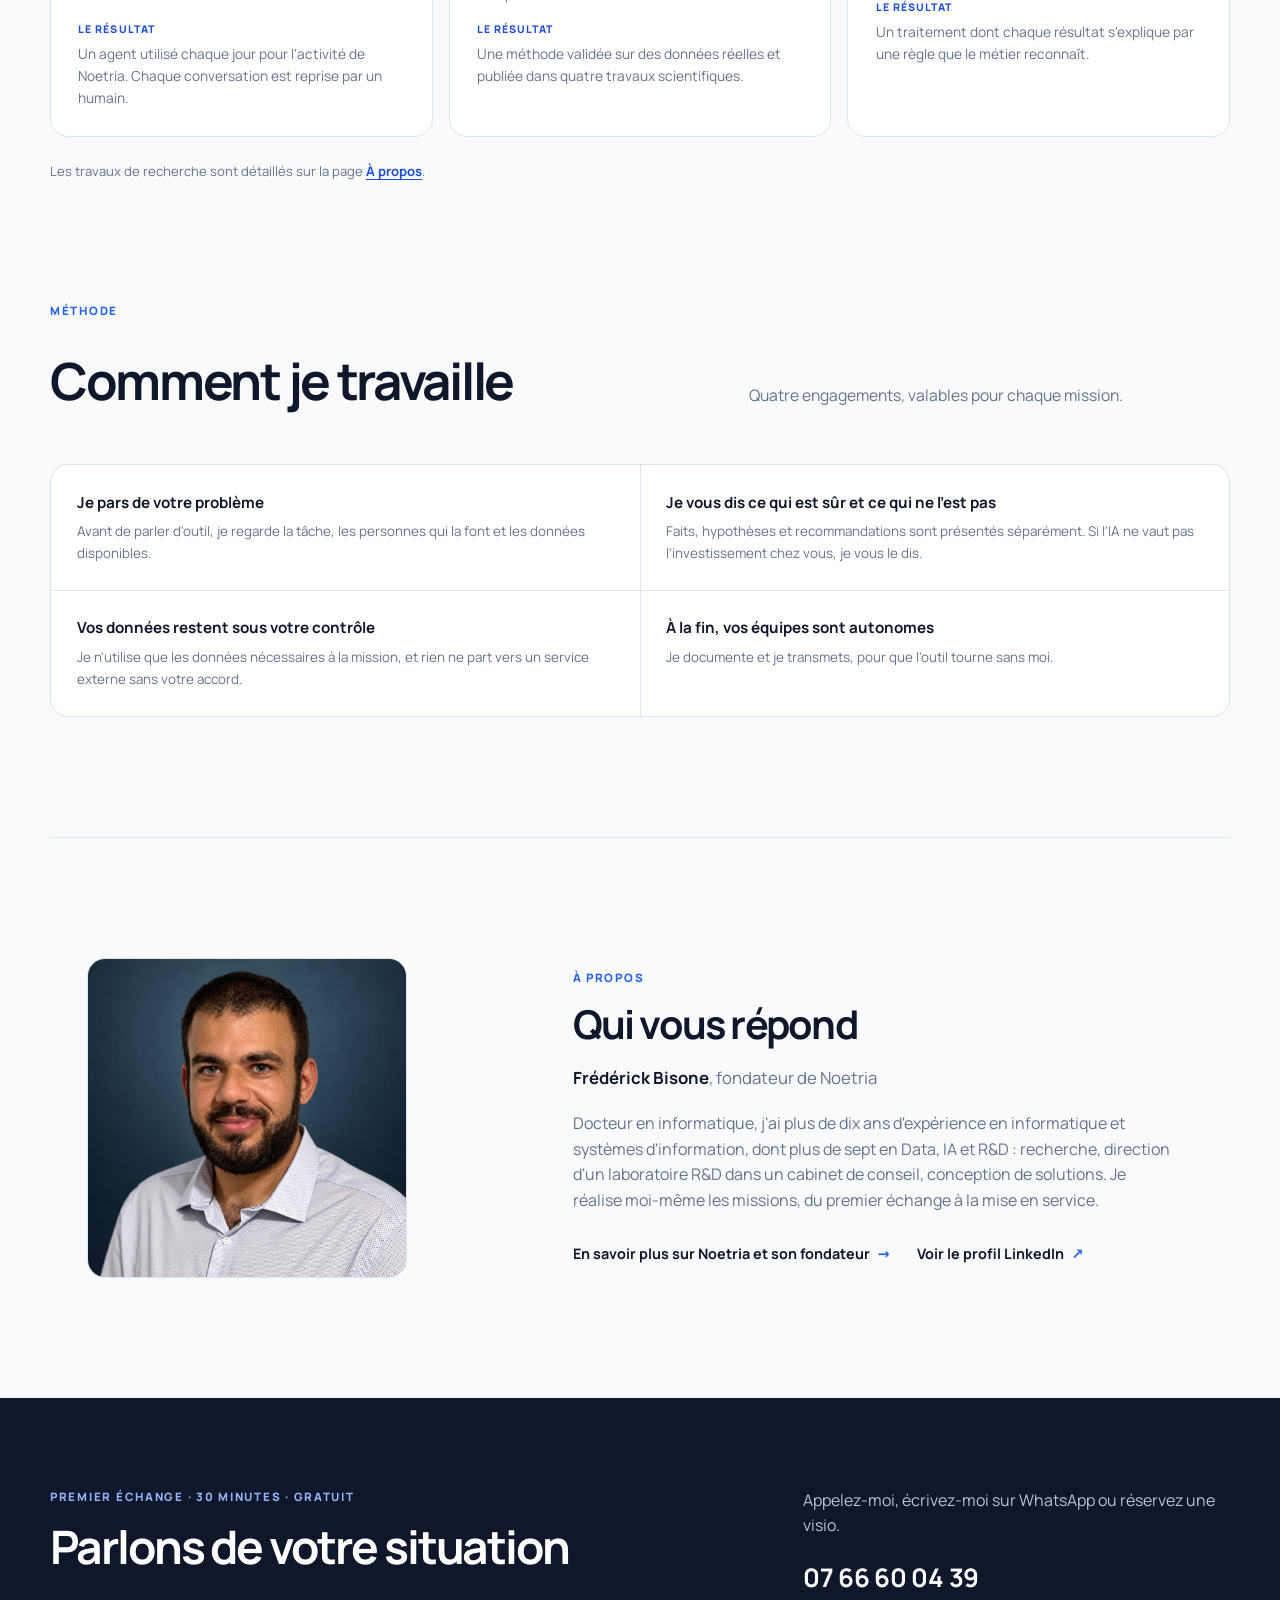
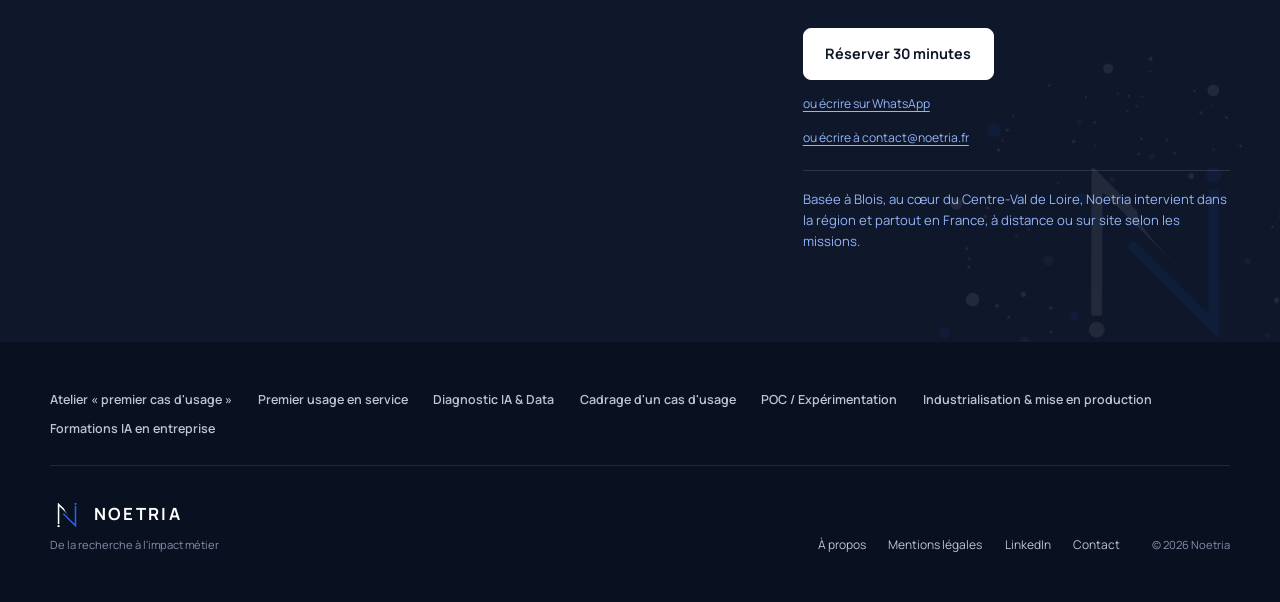
==== commit fa93274a: "feat: simplify homepage, add achievements and WhatsApp contact" ====
--- a/index.html
+++ b/index.html
@@ -46,185 +46,115 @@
           <summary>Interventions</summary>
           <ul><li><a href="atelier-premier-cas-usage/">Atelier « premier cas d'usage »</a></li><li><a href="premier-usage-en-service/">Premier usage en service</a></li><li><a href="diagnostic-ia-data/">Diagnostic IA & Data</a></li><li><a href="cadrage-cas-usage-ia/">Cadrage d'un cas d'usage</a></li><li><a href="poc-ia-data/">POC / Expérimentation</a></li><li><a href="industrialisation-ia-data/">Industrialisation & mise en production</a></li><li><a href="formation-ia-entreprise/">Formations IA en entreprise</a></li></ul>
         </details>
-        <a href="#approche">Approche</a><a href="#confiance">Confiance</a><a href="a-propos/">À propos</a>
+        <a href="#realisations">Réalisations</a><a href="a-propos/">À propos</a>
       </nav>
-      <a class="button button--small site-header__cta" href="rendez-vous/">Parler de votre besoin</a>
+      <a class="button button--small site-header__cta" href="rendez-vous/">Réserver 30 minutes</a>
       <details class="mobile-menu">
         <summary>Menu</summary>
         <nav class="mobile-menu__panel" aria-label="Navigation mobile">
           <p class="mobile-menu__label">Interventions</p>
           <ul><li><a href="atelier-premier-cas-usage/">Atelier « premier cas d'usage »</a></li><li><a href="premier-usage-en-service/">Premier usage en service</a></li><li><a href="diagnostic-ia-data/">Diagnostic IA & Data</a></li><li><a href="cadrage-cas-usage-ia/">Cadrage d'un cas d'usage</a></li><li><a href="poc-ia-data/">POC / Expérimentation</a></li><li><a href="industrialisation-ia-data/">Industrialisation & mise en production</a></li><li><a href="formation-ia-entreprise/">Formations IA en entreprise</a></li></ul>
-          <ul class="mobile-menu__secondary"><li><a href="#approche">Approche</a></li><li><a href="#confiance">Confiance</a></li><li><a href="a-propos/">À propos</a></li><li><a href="rendez-vous/">Prendre rendez-vous</a></li></ul>
+          <ul class="mobile-menu__secondary"><li><a href="#realisations">Réalisations</a></li><li><a href="a-propos/">À propos</a></li><li><a href="rendez-vous/">Réserver 30 minutes</a></li></ul>
         </nav>
       </details>
     </div>
   </header>
 
   <main id="contenu">
-    <section class="hero" id="accueil">
+    <section class="hero hero--simple" id="accueil">
       <div class="hero__grid">
         <div class="hero__content">
           <p class="eyebrow">Intelligence artificielle · Data · R&amp;D</p>
-          <h1>Des projets technologiques qui produisent un <span>résultat métier.</span></h1>
-          <p class="hero__lead">Noetria accompagne les entreprises dans leurs projets d'IA et de Data : identifier les bons cas d'usage, valider leur faisabilité et construire des solutions utiles, maîtrisées et mesurables.</p>
+          <h1>Savoir où l'IA vous fait gagner du temps, <span>et le vérifier avant d'investir.</span></h1>
+          <p class="hero__lead">Je m'appelle Frédérick Bisone, docteur en informatique et fondateur de Noetria. J'accompagne les PME, les ETI et les acteurs publics, du choix d'un premier usage jusqu'à sa mise en service, en IA comme en Data.</p>
           <div class="hero__actions">
-            <a class="button" href="rendez-vous/">Échanger sur votre projet</a>
-            <a class="text-link" href="#offres">Découvrir nos interventions <span aria-hidden="true">↓</span></a>
+            <a class="button" href="rendez-vous/">Réserver 30 minutes</a>
+            <a class="text-link" href="tel:+33766600439">Appeler le 07 66 60 04 39</a>
           </div>
+          <p class="hero__geo">Basé à Blois, j'interviens dans le Centre-Val de Loire et partout en France.</p>
         </div>
-        <aside class="hero__signal" aria-label="Point d'entrée">
-          <div class="signal__brand" aria-hidden="true">
-            <img src="assets/images/logo/noetria_symbole-reseau_pour-fond-sombre_transparent.png" alt="" width="240" height="240">
-          </div>
-          <p class="signal__label">Vous entrez là où vous en êtes</p>
-          <p class="signal__text">Idées à trier, cas d'usage à préciser, hypothèse à tester, solution à rendre exploitable ou équipes à former : chaque situation a son point d'entrée.</p>
-          <a class="signal__link" href="#offres">Trouver votre point d'entrée <span aria-hidden="true">→</span></a>
-        </aside>
       </div>
+    </section>
+
+    <section class="section" id="situations">
+      <div class="section__intro">
+        <p class="eyebrow">Exemples de situations</p>
+        <h2>Ce que l'on peut confier à l'IA et à la Data</h2>
+        <p>Six situations fréquentes, dans une PME comme dans une grande organisation.</p>
+      </div>
+      <div class="trust-grid">
+        <div><strong>Factures et pièces comptables</strong><p>Extraire les informations, préparer la saisie et signaler les anomalies à contrôler.</p></div>
+        <div><strong>Devis et chiffrages</strong><p>Préparer une première version à partir des demandes reçues et des devis passés, relue par la personne qui signe.</p></div>
+        <div><strong>Réponses aux appels d'offres</strong><p>Analyser le dossier, repérer les exigences et préparer une trame de réponse.</p></div>
+        <div><strong>Contrôle et qualité</strong><p>Repérer des défauts ou des écarts à partir d'images ou de mesures.</p></div>
+        <div><strong>Prévision de la demande</strong><p>Comparer plusieurs méthodes de prévision sur votre historique et mesurer le gain face à la méthode actuelle.</p></div>
+        <div><strong>Choix des projets à lancer</strong><p>Comparer plusieurs idées selon leur intérêt, leurs contraintes et les données disponibles, puis décider par laquelle commencer.</p></div>
+      </div>
+      <p class="trust-note">Un contrôle humain reste prévu là où une erreur coûterait cher.</p>
     </section>
 
     <section class="section section--offers" id="offres">
       <div class="section__intro">
-        <p class="eyebrow">Nos interventions</p>
-        <h2>Vous entrez<br>là où vous en êtes.</h2>
-        <p>PME, ETI ou acteur public : vous choisissez le format adapté à votre situation. Chaque intervention est mobilisable séparément, et chaque étape doit justifier la suivante.</p>
+        <p class="eyebrow">Interventions</p>
+        <h2>Où en êtes-vous ?</h2>
+        <p>Chaque ligne mène à une intervention. Elles se commandent séparément.</p>
       </div>
+      <ul class="entry-list entry-list--last" aria-label="Votre situation et l'intervention correspondante">
+        <li><a href="atelier-premier-cas-usage/"><span class="entry__situation">Vous ne savez pas par où commencer avec l'IA.</span><span class="entry__arrow" aria-hidden="true">→</span><strong>Atelier « premier cas d'usage »</strong></a></li>
+        <li><a href="premier-usage-en-service/"><span class="entry__situation">Une tâche précise vous fait perdre des heures chaque semaine.</span><span class="entry__arrow" aria-hidden="true">→</span><strong>Premier usage en service</strong></a></li>
+        <li><a href="diagnostic-ia-data/"><span class="entry__situation">Vous avez plusieurs idées et devez choisir où investir.</span><span class="entry__arrow" aria-hidden="true">→</span><strong>Diagnostic IA &amp; Data</strong></a></li>
+        <li><a href="cadrage-cas-usage-ia/"><span class="entry__situation">Vous avez une idée précise et voulez savoir si elle tient.</span><span class="entry__arrow" aria-hidden="true">→</span><strong>Cadrage d'un cas d'usage</strong></a></li>
+        <li><a href="poc-ia-data/"><span class="entry__situation">Vous voulez tester une approche avant d'engager un budget.</span><span class="entry__arrow" aria-hidden="true">→</span><strong>POC / Expérimentation</strong></a></li>
+        <li><a href="industrialisation-ia-data/"><span class="entry__situation">Vous avez un prototype ou un outil à mettre en service pour de bon.</span><span class="entry__arrow" aria-hidden="true">→</span><strong>Industrialisation &amp; mise en production</strong></a></li>
+        <li><a href="formation-ia-entreprise/"><span class="entry__situation">Vos équipes ou votre direction doivent être formées.</span><span class="entry__arrow" aria-hidden="true">→</span><strong>Formations IA en entreprise</strong></a></li>
+      </ul>
+    </section>
 
-      <div class="offers-grid audience-grid">
-        <article class="offer-card">
-          <span class="offer-card__tag">PME, artisans, petites équipes</span>
-          <h3>Obtenir un premier résultat concret</h3>
-          <p>Vous voulez savoir où l'IA peut vous aider et le vérifier rapidement, sans étude longue.</p>
-          <ul><li><a href="atelier-premier-cas-usage/">Atelier « premier cas d'usage »</a> : une demi-journée pour trouver votre premier usage utile</li><li><a href="premier-usage-en-service/">Premier usage en service</a> : une tâche précise confiée à un outil qui fonctionne</li><li><a href="formation-ia-entreprise/">Formations</a> : dès une demi-journée, pour vos équipes ou votre direction</li></ul>
-        </article>
-        <article class="offer-card">
-          <span class="offer-card__tag">ETI, groupes, acteurs publics</span>
-          <h3>Prioriser, prouver, mettre en production</h3>
-          <p>Vous avez plusieurs pistes, des équipes Data ou SI, et des décisions d'investissement à étayer.</p>
-          <ul><li><a href="diagnostic-ia-data/">Diagnostic IA &amp; Data</a> : comparer vos pistes et décider où investir</li><li><a href="cadrage-cas-usage-ia/">Cadrage</a> et <a href="poc-ia-data/">POC</a> : qualifier un cas, puis tester une hypothèse</li><li><a href="industrialisation-ia-data/">Industrialisation</a> : rendre une solution exploitable et transférable</li></ul>
-        </article>
+    <section class="section" id="realisations">
+      <div class="section__intro">
+        <p class="eyebrow">Réalisations</p>
+        <h2>Ce que j'ai déjà construit</h2>
+        <p>Des travaux menés en entreprise, en recherche et pour l'activité de Noetria.</p>
       </div>
+      <div class="work-grid">
+        <article class="work-card"><h3>Assistant de recherche documentaire</h3><dl><dt>Le problème</dt><dd>Dans un groupe international, retrouver une information dans les documents internes prenait du temps et mobilisait toujours les mêmes personnes.</dd><dt>Ce que j'ai construit</dt><dd>Un assistant qui répond aux questions à partir des documents de l'entreprise et cite ses sources.</dd><dt>Le résultat</dt><dd>Un outil mis en production et utilisé par les équipes.</dd></dl></article>
+        <article class="work-card"><h3>Tri automatique des demandes reçues par e-mail</h3><dl><dt>Le problème</dt><dd>Dans une petite structure, chaque message devait être lu puis classé à la main.</dd><dt>Ce que j'ai construit</dt><dd>Un circuit qui lit les messages entrants et les classe par type de demande, avec Power Automate et un modèle de langage.</dd><dt>Le résultat</dt><dd>Les demandes arrivent triées, sans lecture préalable.</dd></dl></article>
+        <article class="work-card"><h3>Pilotage de l'activité d'un groupe</h3><dl><dt>Le problème</dt><dd>Les données d'activité étaient réparties entre les ERP et les outils du groupe.</dd><dt>Ce que j'ai construit</dt><dd>Des tableaux de bord Power BI alimentés directement par ces systèmes.</dd><dt>Le résultat</dt><dd>Des tableaux de bord en service, mis à jour sans ressaisie.</dd></dl></article>
+        <article class="work-card"><h3>Agent de qualification de prospects</h3><dl><dt>Le problème</dt><dd>Qualifier des prospects un par un est long et répétitif.</dd><dt>Ce que j'ai construit</dt><dd>Un agent qui sélectionne les contacts selon des critères définis, prépare un premier message personnalisé et passe la main dès qu'une réponse arrive.</dd><dt>Le résultat</dt><dd>Un agent utilisé chaque jour pour l'activité de Noetria. Chaque conversation est reprise par un humain.</dd></dl></article>
+        <article class="work-card"><h3>Des données de capteurs à un journal d'activité</h3><dl><dt>Le problème</dt><dd>Les véhicules d'un service de secours produisent des relevés bruts de position et de capteurs, illisibles tels quels.</dd><dt>Ce que j'ai construit</dt><dd>Une méthode qui transforme ces relevés en étapes compréhensibles d'une intervention.</dd><dt>Le résultat</dt><dd>Une méthode validée sur des données réelles et publiée dans quatre travaux scientifiques.</dd></dl></article>
+        <article class="work-card"><h3>Le savoir du terrain traduit en règles</h3><dl><dt>Le problème</dt><dd>L'expertise des équipes de secours sur leur cycle de travail n'existait pas sous une forme utilisable par un programme.</dd><dt>Ce que j'ai construit</dt><dd>Des règles métier construites avec les experts, puis appliquées automatiquement aux données.</dd><dt>Le résultat</dt><dd>Un traitement dont chaque résultat s'explique par une règle que le métier reconnaît.</dd></dl></article>
+      </div>
+      <p class="trust-note">Les travaux de recherche sont détaillés sur la page <a href="a-propos/">À propos</a>.</p>
+    </section>
 
-      <ul class="entry-list" aria-label="Votre situation et l'intervention correspondante">
-        <li><a href="atelier-premier-cas-usage/"><span class="entry__situation">Vous ne savez pas par où commencer avec l'IA.</span><span class="entry__arrow" aria-hidden="true">→</span><strong>Atelier « premier cas d'usage »</strong></a></li>
-        <li><a href="premier-usage-en-service/"><span class="entry__situation">Une tâche précise vous coûte du temps et vous voulez un outil qui fonctionne.</span><span class="entry__arrow" aria-hidden="true">→</span><strong>Premier usage en service</strong></a></li>
-        <li><a href="#diagnostic"><span class="entry__situation">Les idées IA &amp; Data sont nombreuses, mais l'endroit où investir n'est pas clair.</span><span class="entry__arrow" aria-hidden="true">→</span><strong>Diagnostic IA &amp; Data</strong></a></li>
-        <li><a href="#cadrage"><span class="entry__situation">Un cas d'usage précis doit être qualifié avant de se lancer.</span><span class="entry__arrow" aria-hidden="true">→</span><strong>Cadrage d'un cas d'usage</strong></a></li>
-        <li><a href="#poc"><span class="entry__situation">Une hypothèse ou une approche mérite d'être testée avant d'investir davantage.</span><span class="entry__arrow" aria-hidden="true">→</span><strong>Expérimentation / POC</strong></a></li>
-        <li><a href="#industrialisation"><span class="entry__situation">Une solution existante doit devenir exploitable, intégrée et transférable.</span><span class="entry__arrow" aria-hidden="true">→</span><strong>Industrialisation &amp; mise en production</strong></a></li>
-        <li><a href="#formation"><span class="entry__situation">Des équipes ou des décideurs doivent être formés.</span><span class="entry__arrow" aria-hidden="true">→</span><strong>Formation &amp; acculturation</strong></a></li>
-      </ul>
-
-      <div class="offers-stack">
-        <article class="offer-card offer-card--featured offer-card--wide" id="diagnostic">
-          <div class="offer-card__top"><h3>Diagnostic IA &amp; Data</h3><span class="offer-card__tag">Quand les priorités ne sont pas claires</span></div>
-          <p>Déterminer où se trouve réellement la valeur, et ce qui mérite d'être poursuivi.</p>
-          <ul><li>Analyse de l'existant et des enjeux</li><li>Priorisation argumentée des cas d'usage</li><li>Évaluation de la faisabilité et des prérequis Data et SI</li><li>Recommandation claire sur la suite à donner</li></ul>
-          <p class="offer-card__issues"><strong>Issues possibles</strong>Selon les faits : approfondir, préparer des prérequis, différer, ou renoncer à une opportunité qui ne justifie pas l'investissement. Un NO-GO argumenté fait partie des résultats d'un bon diagnostic.</p>
-          <div class="offer-card__links"><a href="diagnostic-ia-data/">Découvrir le Diagnostic IA &amp; Data <span aria-hidden="true">→</span></a><a href="rendez-vous/">Parler du diagnostic <span aria-hidden="true">→</span></a></div>
-        </article>
-
-        <div class="offers-grid offers-grid--three">
-          <article class="offer-card" id="cadrage">
-            <span class="offer-card__tag">Besoin déjà identifié</span>
-            <h3>Cadrage d'un cas d'usage</h3>
-            <p>Qualifier un cas d'usage précis avant de s'engager, sans Diagnostic préalable obligatoire.</p>
-            <ul><li>Valeur attendue</li><li>Faisabilité et données disponibles</li><li>Risques et hypothèses</li><li>Conditions de réalisation</li></ul>
-            <p class="offer-card__issues"><strong>Issues possibles</strong>Lancer, lancer sous conditions, ou renoncer.</p>
-            <a class="offer-card__more" href="cadrage-cas-usage-ia/">Découvrir le Cadrage <span aria-hidden="true">→</span></a>
-          </article>
-          <article class="offer-card" id="poc">
-            <span class="offer-card__tag">Hypothèse à tester</span>
-            <h3>Expérimentation / POC</h3>
-            <p>Tester une hypothèse par une expérimentation mesurée, avant d'investir davantage.</p>
-            <ul><li>Hypothèse et critères de réussite définis à l'avance</li><li>Expérimentation ciblée, résultats et limites mesurés</li><li>Rigueur de la R&amp;D appliquée</li></ul>
-            <p class="offer-card__issues"><strong>Issues possibles</strong>Poursuivre, ajuster ou arrêter.</p>
-            <a class="offer-card__more" href="poc-ia-data/">Découvrir le POC / Expérimentation <span aria-hidden="true">→</span></a>
-          </article>
-          <article class="offer-card" id="industrialisation">
-            <span class="offer-card__tag">Solution suffisamment mature</span>
-            <h3>Industrialisation &amp; mise en production</h3>
-            <p>Faire passer une solution ou une expérimentation existante vers un usage réellement exploitable dans son environnement, qu'elle provienne ou non d'un POC réalisé avec Noetria.</p>
-            <ul><li>Intégration de la solution à votre SI et à vos données</li><li>Fiabilisation et exploitabilité</li><li>Documentation et transfert aux équipes</li></ul>
-            <p class="offer-card__note">Une maintenance peut être envisagée ensuite, uniquement lorsque le contexte le justifie.</p>
-            <a class="offer-card__more" href="industrialisation-ia-data/">Découvrir l'Industrialisation <span aria-hidden="true">→</span></a>
-          </article>
-        </div>
-
-        <article class="offer-card offer-card--wide offer-card--standalone" id="formation">
-          <div class="offer-card__top"><h3>Formation &amp; acculturation</h3><span class="offer-card__tag">Intervention autonome</span></div>
-          <p>Donner aux équipes et aux décideurs les repères nécessaires pour utiliser l'IA et la Data avec discernement. Mobilisable seule ou en complément d'une autre intervention, jamais comme étape obligatoire d'un projet.</p>
-          <ul><li>Formats adaptés aux dirigeants, managers, équipes métier et profils techniques</li><li>Contenu adapté au contexte de votre organisation</li><li>Cas pratiques liés aux métiers</li></ul>
-          <div class="offer-card__links"><a href="formation-ia-entreprise/">Voir les formations <span aria-hidden="true">→</span></a><a href="rendez-vous/">Parler d'une formation <span aria-hidden="true">→</span></a></div>
-        </article>
+    <section class="section section--trust" id="methode">
+      <div class="section__intro">
+        <p class="eyebrow">Méthode</p>
+        <h2>Comment je travaille</h2>
+        <p>Quatre engagements, valables pour chaque mission.</p>
+      </div>
+      <div class="trust-grid trust-grid--four">
+        <div><strong>Je pars de votre problème</strong><p>Avant de parler d'outil, je regarde la tâche, les personnes qui la font et les données disponibles.</p></div>
+        <div><strong>Je vous dis ce qui est sûr et ce qui ne l'est pas</strong><p>Faits, hypothèses et recommandations sont présentés séparément. Si l'IA ne vaut pas l'investissement chez vous, je vous le dis.</p></div>
+        <div><strong>Vos données restent sous votre contrôle</strong><p>Je n'utilise que les données nécessaires à la mission, et rien ne part vers un service externe sans votre accord.</p></div>
+        <div><strong>À la fin, vos équipes sont autonomes</strong><p>Je documente et je transmets, pour que l'outil tourne sans moi.</p></div>
       </div>
     </section>
 
-    <section class="section section--trust" id="situations">
-      <div class="section__intro">
-        <p class="eyebrow">Exemples de situations</p>
-        <h2>Des tâches concrètes,<br>pas des promesses.</h2>
-        <p>Quelques situations où l'IA ou la Data apportent un gain réel. Ce sont des illustrations, pas des références clients.</p>
-      </div>
-      <div class="trust-grid">
-        <div><strong>Factures et pièces comptables</strong><p>Extraire les informations utiles, préparer la saisie et signaler les anomalies à contrôler.</p></div>
-        <div><strong>Devis et chiffrages</strong><p>Préparer une première version à partir des demandes reçues et des devis passés, relue par la personne qui signe.</p></div>
-        <div><strong>Réponses aux appels d'offres</strong><p>Analyser le dossier, repérer les exigences et préparer une trame de réponse.</p></div>
-        <div><strong>Recherche dans les documents internes</strong><p>Retrouver une information dans les procédures, les contrats ou les comptes rendus, avec sa source.</p></div>
-        <div><strong>Contrôle et qualité</strong><p>Aider à repérer des défauts ou des écarts à partir d'images ou de mesures.</p></div>
-        <div><strong>Pilotage et données</strong><p>Fiabiliser des données dispersées et construire des indicateurs sur lesquels décider.</p></div>
-      </div>
-      <p class="trust-note">Dans chaque cas, un contrôle humain reste prévu là où une erreur coûterait cher. <a href="rendez-vous/">Parler de votre situation</a></p>
-    </section>
-
-    <section class="section approach" id="approche">
-      <div class="approach__statement">
-        <p class="eyebrow">Notre conviction</p>
-        <blockquote>« L'IA n'a de valeur que lorsqu'elle améliore réellement une décision, un processus ou un service. »</blockquote>
-      </div>
-      <div class="approach__content">
-        <h2>Ni démonstration gadget,<br>ni projet hors-sol.</h2>
-        <p>Chaque intervention commence par les contraintes réelles : objectifs métier, qualité des données, usages, sécurité, coûts et capacité d'appropriation par les équipes.</p>
-        <div class="principles">
-          <div><strong>Rigueur scientifique</strong><span>pour évaluer sans effet de mode</span></div>
-          <div><strong>Compréhension métier</strong><span>pour viser un résultat exploitable</span></div>
-          <div><strong>Maîtrise technique</strong><span>pour passer de l'idée à la solution</span></div>
-        </div>
-        <p class="approach__rd">La R&amp;D appliquée traverse chacune de ces interventions : état de l'art ciblé, hypothèses explicites, mesure des résultats et de leurs limites. C'est une manière de travailler, pas une offre à part.</p>
-      </div>
-    </section>
-
-    <section class="section section--trust" id="confiance">
-      <div class="section__intro">
-        <p class="eyebrow">Confiance</p>
-        <h2>Des repères clairs,<br>mission par mission.</h2>
-        <p>Des principes de méthode simples, que l'on retrouve dans chaque intervention.</p>
-      </div>
-      <div class="trust-grid">
-        <div><strong>Données minimisées</strong><p>Les données mobilisées se limitent à ce que la mission exige.</p></div>
-        <div><strong>Faits et hypothèses distingués</strong><p>Faits, hypothèses, analyses et recommandations sont présentés séparément.</p></div>
-        <div><strong>Limites et risques explicites</strong><p>Ce que l'on sait, ce que l'on suppose et ce qui reste à vérifier.</p></div>
-        <div><strong>Intégration à l'existant</strong><p>Les solutions sont pensées pour s'insérer dans votre environnement technique et organisationnel.</p></div>
-        <div><strong>Transfert de connaissances</strong><p>Lorsque c'est pertinent, livrables et connaissances sont transférés, afin de ne pas organiser une dépendance permanente à Noetria.</p></div>
-        <div><strong>Indépendance de conseil</strong><p>Aucune technologie n'est recommandée par principe : le choix suit le besoin.</p></div>
-      </div>
-      <p class="trust-note">Le cadre précis de chaque mission (périmètre, confidentialité, données, livrables) est défini dans la proposition commerciale et les documents contractuels.</p>
-    </section>
-
     <section class="section founder" id="noetria">
-      <div class="founder__mark" aria-hidden="true"><img src="assets/images/logo/noetria_symbole-reseau_pour-fond-sombre_transparent.png" alt="" width="320" height="320" loading="lazy"></div>
+      <div class="founder__portrait"><img class="about-portrait" src="assets/images/frederick-bisone-portrait.jpg" alt="Portrait de Frédérick Bisone, fondateur de Noetria" width="800" height="800" loading="lazy"></div>
       <div class="founder__content">
-        <p class="eyebrow">À propos de Noetria</p>
-        <h2>La recherche comme exigence.<br>Le métier comme destination.</h2>
-        <p class="founder__name"><strong>Frédérick Bisone</strong> — Fondateur de Noetria</p>
-        <p>Docteur en informatique, spécialisé en intelligence artificielle, Data et R&amp;D. Plus de 10 ans d'expérience en informatique et systèmes d'information, dont plus de 7 ans consacrés à la Data, à l'IA et à la R&amp;D. Son parcours associe recherche, conception de solutions Data &amp; IA et accompagnement de problématiques métier.</p>
+        <p class="eyebrow">À propos</p>
+        <h2>Qui vous répond</h2>
+        <p class="founder__name"><strong>Frédérick Bisone</strong>, fondateur de Noetria</p>
+        <p>Docteur en informatique, j'ai plus de dix ans d'expérience en informatique et systèmes d'information, dont plus de sept en Data, IA et R&amp;D : recherche, direction d'un laboratoire R&amp;D dans un cabinet de conseil, conception de solutions. Je réalise moi-même les missions, du premier échange à la mise en service.</p>
         <a class="text-link" href="a-propos/">En savoir plus sur Noetria et son fondateur <span aria-hidden="true">→</span></a> <a class="text-link" href="https://www.linkedin.com/in/frederickbisone/" target="_blank" rel="noopener noreferrer">Voir le profil LinkedIn <span aria-hidden="true">↗</span></a>
       </div>
     </section>
 
-    <section class="cta" id="contact">
-      <div><p class="eyebrow">Premier échange · 30 minutes</p><h2>Vous avez un besoin, une idée ou simplement un doute à lever ?</h2></div>
-      <div class="cta__action"><p>Échangeons sur votre contexte et déterminons la prochaine étape utile — sans engagement.</p><a class="button button--light" href="rendez-vous/">Choisir un créneau</a><a href="mailto:contact@noetria.fr">ou écrire à contact@noetria.fr</a><a href="tel:+33766600439">ou appeler le 07 66 60 04 39</a><p class="cta__geo">Basée à Blois, au cœur du Centre-Val de Loire, Noetria accompagne les entreprises de la région et intervient partout en France, à distance ou sur site selon les missions.</p></div>
+    <section class="cta cta--mark" id="contact">
+      <div><p class="eyebrow">Premier échange · 30 minutes · gratuit</p><h2>Parlons de votre situation</h2></div>
+      <div class="cta__action"><p>Appelez-moi, écrivez-moi sur WhatsApp ou réservez une visio.</p><a class="cta__phone" href="tel:+33766600439">07 66 60 04 39</a><a class="button button--light" href="rendez-vous/">Réserver 30 minutes</a><a href="https://wa.me/33766600439" target="_blank" rel="noopener noreferrer">ou écrire sur WhatsApp</a><a href="mailto:contact@noetria.fr">ou écrire à contact@noetria.fr</a><p class="cta__geo">Basée à Blois, au cœur du Centre-Val de Loire, Noetria intervient dans la région et partout en France, à distance ou sur site selon les missions.</p></div>
     </section>
   </main>
 
--- a/assets/css/style.css
+++ b/assets/css/style.css
@@ -229,3 +229,4 @@
 .pub-list strong{color:var(--navy)}
 .founder__content .text-link+.text-link{margin-left:1.5rem}
 .audience-grid{margin-bottom:3rem}.audience-grid .offer-card{min-height:0}.audience-grid .offer-card h3{margin-top:1rem}.audience-grid .offer-card a{color:var(--blue-dark);font-weight:700;text-underline-offset:3px}.cta__action>a[href^="tel:"]{margin-top:.5rem;color:#93b4f8;font-size:.76rem;text-underline-offset:3px}.trust-note a{color:var(--blue-dark);font-weight:700;text-underline-offset:3px}.booking__phone{margin-top:22px;color:var(--navy);font-size:.95rem}.booking__phone a{color:var(--blue-dark);font-weight:700;text-underline-offset:3px}
+.hero--simple .hero__grid{grid-template-columns:1fr}.hero--simple .hero__content h1{max-width:980px;font-size:clamp(2.3rem,4.6vw,4rem);letter-spacing:-.04em;line-height:1.06}.hero--simple .hero__lead{max-width:760px}.hero__geo{margin-top:1.6rem;color:var(--slate);font-size:.88rem}.hero.hero--simple{padding-bottom:32px}.entry-list--last{margin-bottom:0}.work-grid{display:grid;grid-template-columns:repeat(3,1fr);gap:1rem}.work-card{padding:1.7rem;border:1px solid var(--line);border-radius:var(--radius);background:#fff}.work-card h3{font-size:1.05rem;line-height:1.3}.work-card dl{margin:1rem 0 0}.work-card dt{margin-top:1rem;color:var(--blue-dark);font-size:.66rem;font-weight:800;letter-spacing:.1em;text-transform:uppercase}.work-card dd{margin:.3rem 0 0;color:var(--slate);font-size:.86rem;line-height:1.6}.trust-grid--four{grid-template-columns:repeat(2,1fr)}.founder__portrait{display:grid;place-items:center}.founder__portrait .about-portrait{width:min(100%,320px)}.cta--mark{position:relative;overflow:hidden}.cta--mark>*{position:relative;z-index:1}.cta--mark::after{position:absolute;z-index:0;right:-120px;bottom:-150px;width:480px;height:480px;background:url(../images/logo/noetria_symbole-reseau_pour-fond-sombre_transparent.png) center/contain no-repeat;opacity:.08;content:"";pointer-events:none}.cta__action>a.cta__phone[href^="tel:"]{margin-top:1.2rem;color:#fff;font-size:1.6rem;font-weight:700;letter-spacing:-.01em;text-decoration:none}.cta__action>a[href^="https://wa.me"]{margin-top:.9rem;color:#93b4f8;font-size:.76rem;text-underline-offset:3px}.cta__action>a[href^="mailto:"]{color:#93b4f8;font-size:.76rem;text-underline-offset:3px}@media(max-width:900px){.work-grid{grid-template-columns:repeat(2,1fr)}}@media(max-width:640px){.work-grid,.trust-grid--four{grid-template-columns:1fr}}
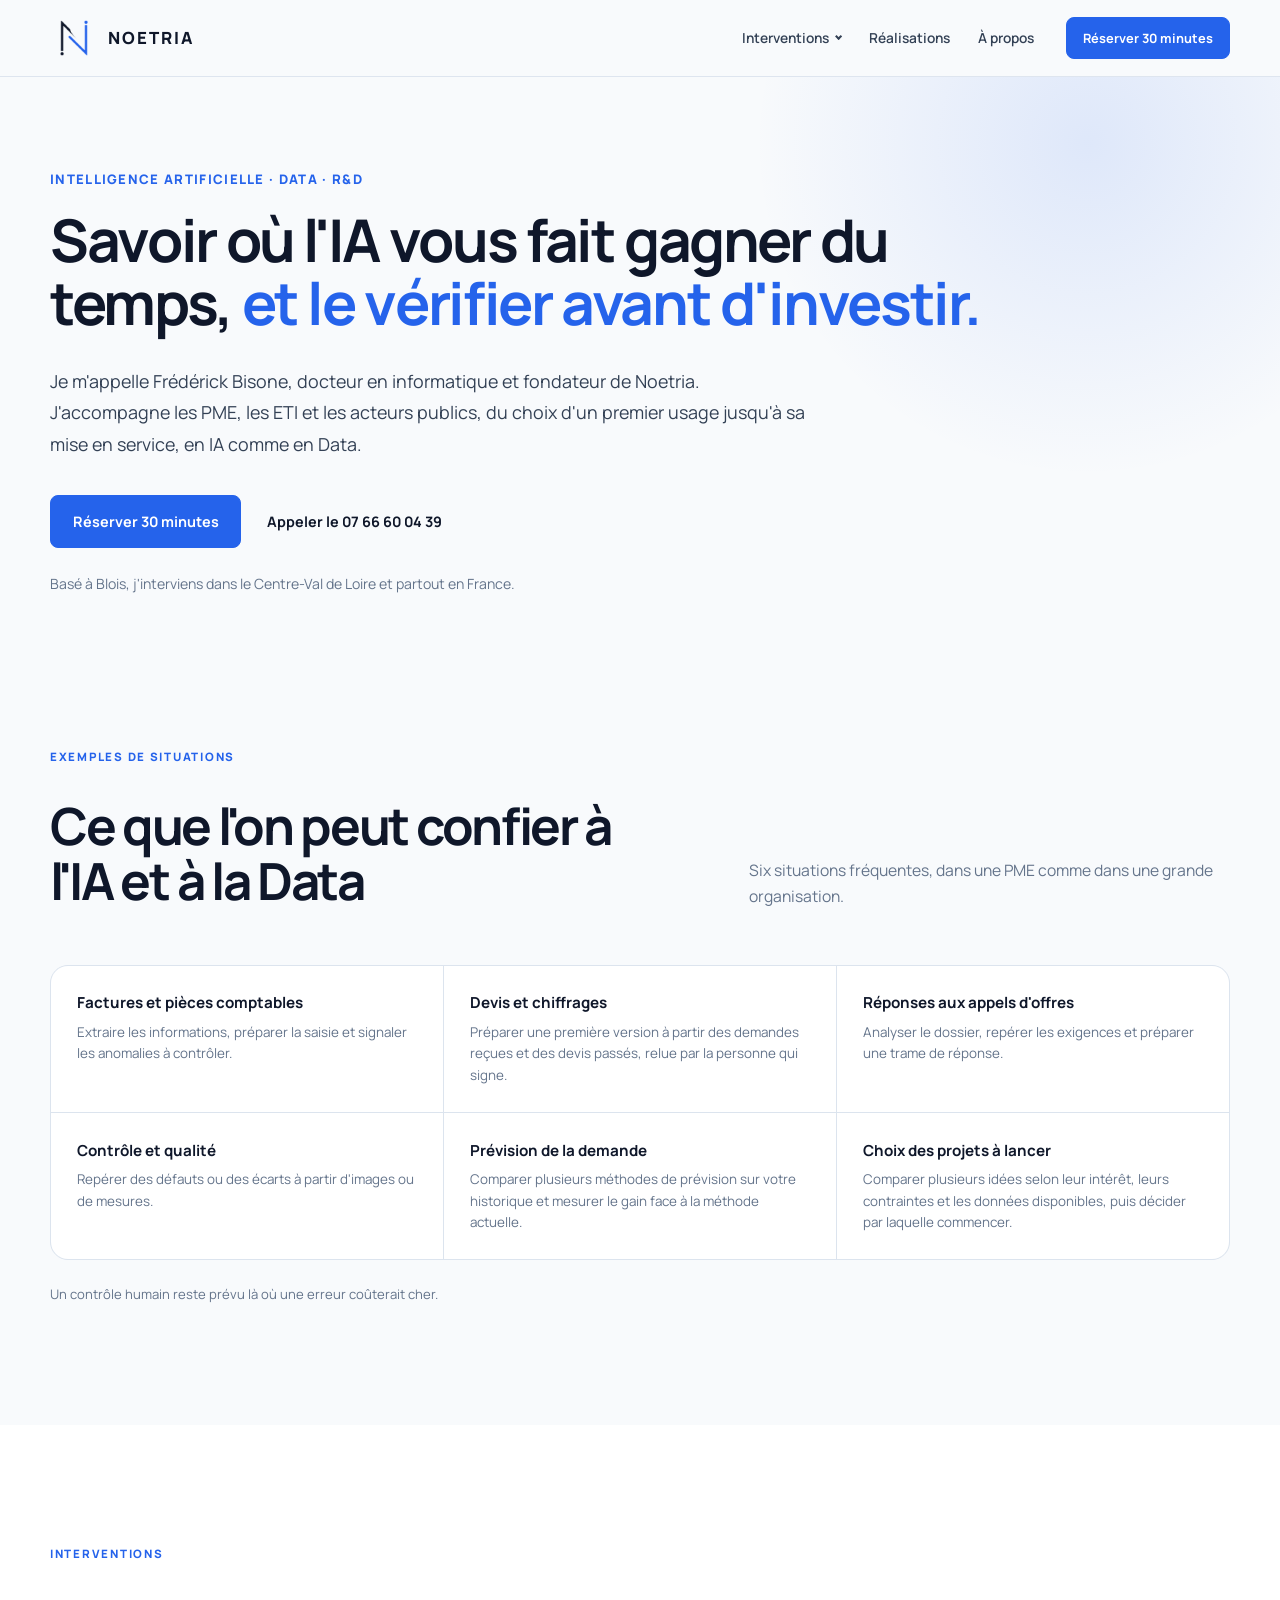
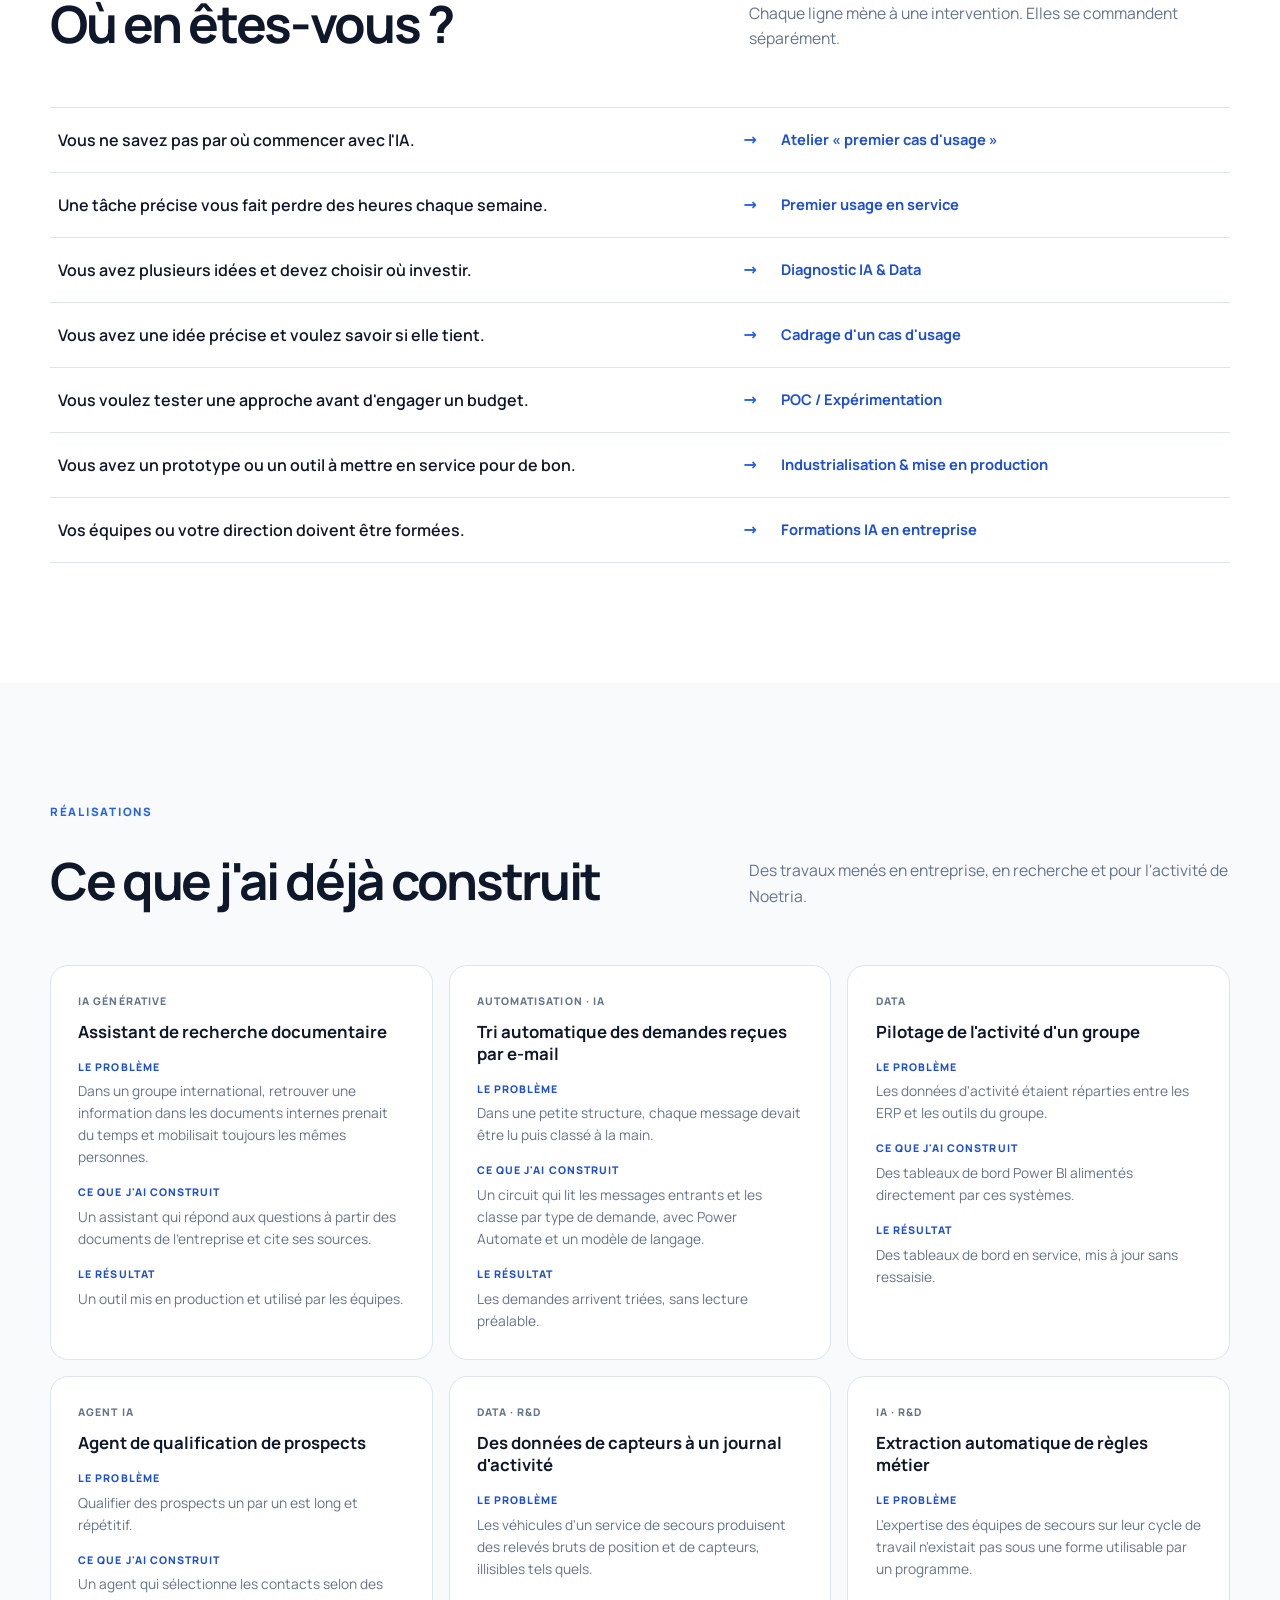
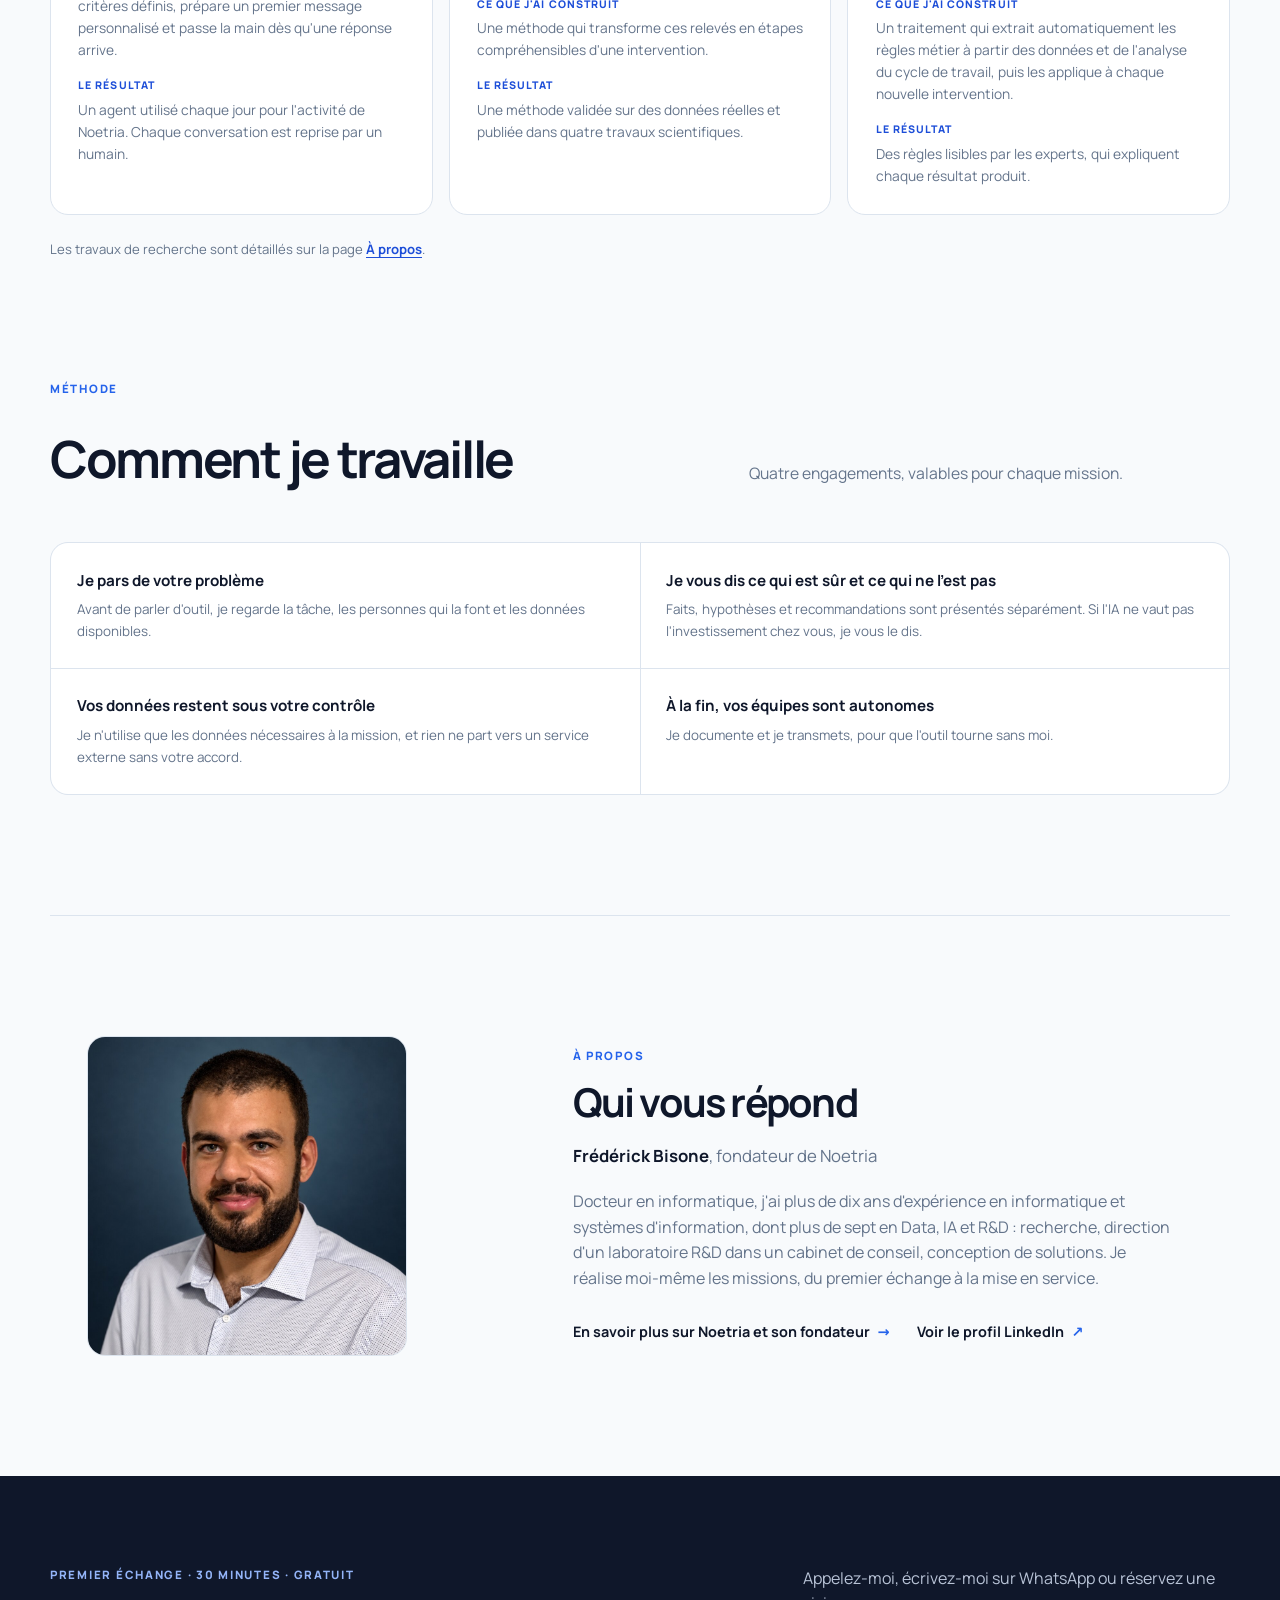
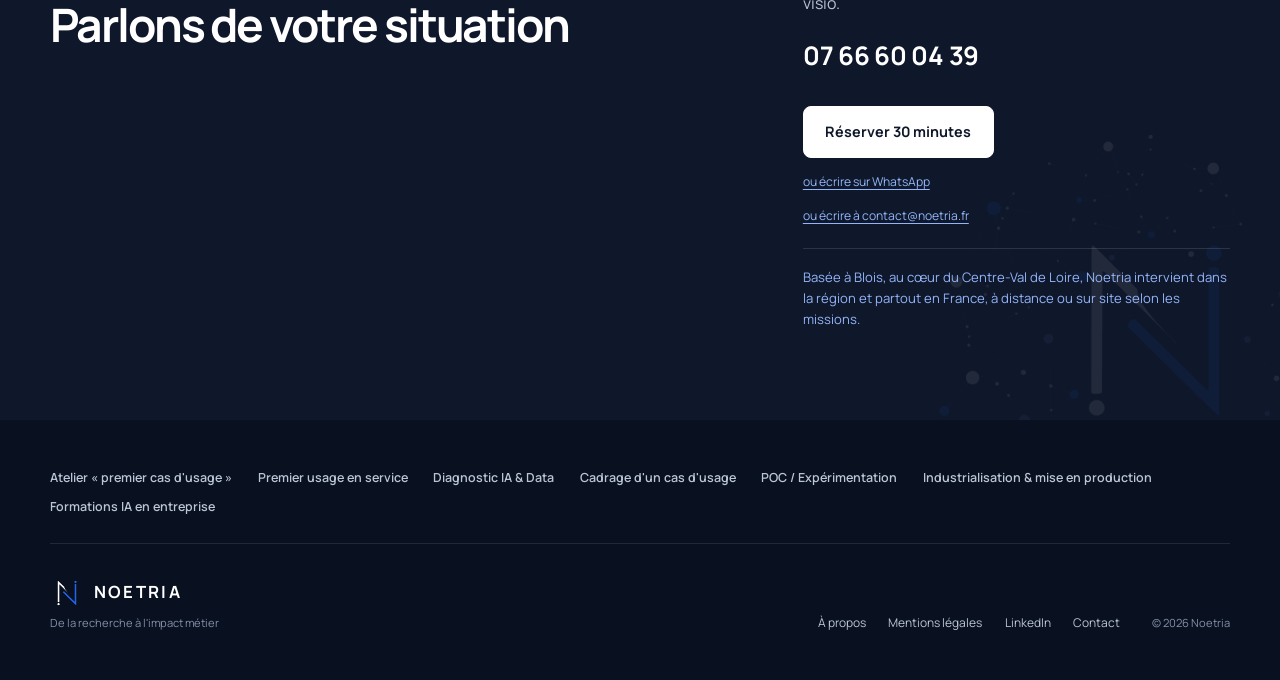
==== commit 03bffe38: "feat: describe automatic business rule extraction in achievements" ====
--- a/index.html
+++ b/index.html
@@ -117,12 +117,12 @@
         <p>Des travaux menés en entreprise, en recherche et pour l'activité de Noetria.</p>
       </div>
       <div class="work-grid">
-        <article class="work-card"><h3>Assistant de recherche documentaire</h3><dl><dt>Le problème</dt><dd>Dans un groupe international, retrouver une information dans les documents internes prenait du temps et mobilisait toujours les mêmes personnes.</dd><dt>Ce que j'ai construit</dt><dd>Un assistant qui répond aux questions à partir des documents de l'entreprise et cite ses sources.</dd><dt>Le résultat</dt><dd>Un outil mis en production et utilisé par les équipes.</dd></dl></article>
-        <article class="work-card"><h3>Tri automatique des demandes reçues par e-mail</h3><dl><dt>Le problème</dt><dd>Dans une petite structure, chaque message devait être lu puis classé à la main.</dd><dt>Ce que j'ai construit</dt><dd>Un circuit qui lit les messages entrants et les classe par type de demande, avec Power Automate et un modèle de langage.</dd><dt>Le résultat</dt><dd>Les demandes arrivent triées, sans lecture préalable.</dd></dl></article>
-        <article class="work-card"><h3>Pilotage de l'activité d'un groupe</h3><dl><dt>Le problème</dt><dd>Les données d'activité étaient réparties entre les ERP et les outils du groupe.</dd><dt>Ce que j'ai construit</dt><dd>Des tableaux de bord Power BI alimentés directement par ces systèmes.</dd><dt>Le résultat</dt><dd>Des tableaux de bord en service, mis à jour sans ressaisie.</dd></dl></article>
-        <article class="work-card"><h3>Agent de qualification de prospects</h3><dl><dt>Le problème</dt><dd>Qualifier des prospects un par un est long et répétitif.</dd><dt>Ce que j'ai construit</dt><dd>Un agent qui sélectionne les contacts selon des critères définis, prépare un premier message personnalisé et passe la main dès qu'une réponse arrive.</dd><dt>Le résultat</dt><dd>Un agent utilisé chaque jour pour l'activité de Noetria. Chaque conversation est reprise par un humain.</dd></dl></article>
-        <article class="work-card"><h3>Des données de capteurs à un journal d'activité</h3><dl><dt>Le problème</dt><dd>Les véhicules d'un service de secours produisent des relevés bruts de position et de capteurs, illisibles tels quels.</dd><dt>Ce que j'ai construit</dt><dd>Une méthode qui transforme ces relevés en étapes compréhensibles d'une intervention.</dd><dt>Le résultat</dt><dd>Une méthode validée sur des données réelles et publiée dans quatre travaux scientifiques.</dd></dl></article>
-        <article class="work-card"><h3>Le savoir du terrain traduit en règles</h3><dl><dt>Le problème</dt><dd>L'expertise des équipes de secours sur leur cycle de travail n'existait pas sous une forme utilisable par un programme.</dd><dt>Ce que j'ai construit</dt><dd>Des règles métier construites avec les experts, puis appliquées automatiquement aux données.</dd><dt>Le résultat</dt><dd>Un traitement dont chaque résultat s'explique par une règle que le métier reconnaît.</dd></dl></article>
+        <article class="work-card"><p class="work-card__tag">IA générative</p><h3>Assistant de recherche documentaire</h3><dl><dt>Le problème</dt><dd>Dans un groupe international, retrouver une information dans les documents internes prenait du temps et mobilisait toujours les mêmes personnes.</dd><dt>Ce que j'ai construit</dt><dd>Un assistant qui répond aux questions à partir des documents de l'entreprise et cite ses sources.</dd><dt>Le résultat</dt><dd>Un outil mis en production et utilisé par les équipes.</dd></dl></article>
+        <article class="work-card"><p class="work-card__tag">Automatisation · IA</p><h3>Tri automatique des demandes reçues par e-mail</h3><dl><dt>Le problème</dt><dd>Dans une petite structure, chaque message devait être lu puis classé à la main.</dd><dt>Ce que j'ai construit</dt><dd>Un circuit qui lit les messages entrants et les classe par type de demande, avec Power Automate et un modèle de langage.</dd><dt>Le résultat</dt><dd>Les demandes arrivent triées, sans lecture préalable.</dd></dl></article>
+        <article class="work-card"><p class="work-card__tag">Data</p><h3>Pilotage de l'activité d'un groupe</h3><dl><dt>Le problème</dt><dd>Les données d'activité étaient réparties entre les ERP et les outils du groupe.</dd><dt>Ce que j'ai construit</dt><dd>Des tableaux de bord Power BI alimentés directement par ces systèmes.</dd><dt>Le résultat</dt><dd>Des tableaux de bord en service, mis à jour sans ressaisie.</dd></dl></article>
+        <article class="work-card"><p class="work-card__tag">Agent IA</p><h3>Agent de qualification de prospects</h3><dl><dt>Le problème</dt><dd>Qualifier des prospects un par un est long et répétitif.</dd><dt>Ce que j'ai construit</dt><dd>Un agent qui sélectionne les contacts selon des critères définis, prépare un premier message personnalisé et passe la main dès qu'une réponse arrive.</dd><dt>Le résultat</dt><dd>Un agent utilisé chaque jour pour l'activité de Noetria. Chaque conversation est reprise par un humain.</dd></dl></article>
+        <article class="work-card"><p class="work-card__tag">Data · R&amp;D</p><h3>Des données de capteurs à un journal d'activité</h3><dl><dt>Le problème</dt><dd>Les véhicules d'un service de secours produisent des relevés bruts de position et de capteurs, illisibles tels quels.</dd><dt>Ce que j'ai construit</dt><dd>Une méthode qui transforme ces relevés en étapes compréhensibles d'une intervention.</dd><dt>Le résultat</dt><dd>Une méthode validée sur des données réelles et publiée dans quatre travaux scientifiques.</dd></dl></article>
+        <article class="work-card"><p class="work-card__tag">IA · R&amp;D</p><h3>Extraction automatique de règles métier</h3><dl><dt>Le problème</dt><dd>L'expertise des équipes de secours sur leur cycle de travail n'existait pas sous une forme utilisable par un programme.</dd><dt>Ce que j'ai construit</dt><dd>Un traitement qui extrait automatiquement les règles métier à partir des données et de l'analyse du cycle de travail, puis les applique à chaque nouvelle intervention.</dd><dt>Le résultat</dt><dd>Des règles lisibles par les experts, qui expliquent chaque résultat produit.</dd></dl></article>
       </div>
       <p class="trust-note">Les travaux de recherche sont détaillés sur la page <a href="a-propos/">À propos</a>.</p>
     </section>
--- a/assets/css/style.css
+++ b/assets/css/style.css
@@ -229,4 +229,4 @@
 .pub-list strong{color:var(--navy)}
 .founder__content .text-link+.text-link{margin-left:1.5rem}
 .audience-grid{margin-bottom:3rem}.audience-grid .offer-card{min-height:0}.audience-grid .offer-card h3{margin-top:1rem}.audience-grid .offer-card a{color:var(--blue-dark);font-weight:700;text-underline-offset:3px}.cta__action>a[href^="tel:"]{margin-top:.5rem;color:#93b4f8;font-size:.76rem;text-underline-offset:3px}.trust-note a{color:var(--blue-dark);font-weight:700;text-underline-offset:3px}.booking__phone{margin-top:22px;color:var(--navy);font-size:.95rem}.booking__phone a{color:var(--blue-dark);font-weight:700;text-underline-offset:3px}
-.hero--simple .hero__grid{grid-template-columns:1fr}.hero--simple .hero__content h1{max-width:980px;font-size:clamp(2.3rem,4.6vw,4rem);letter-spacing:-.04em;line-height:1.06}.hero--simple .hero__lead{max-width:760px}.hero__geo{margin-top:1.6rem;color:var(--slate);font-size:.88rem}.hero.hero--simple{padding-bottom:32px}.entry-list--last{margin-bottom:0}.work-grid{display:grid;grid-template-columns:repeat(3,1fr);gap:1rem}.work-card{padding:1.7rem;border:1px solid var(--line);border-radius:var(--radius);background:#fff}.work-card h3{font-size:1.05rem;line-height:1.3}.work-card dl{margin:1rem 0 0}.work-card dt{margin-top:1rem;color:var(--blue-dark);font-size:.66rem;font-weight:800;letter-spacing:.1em;text-transform:uppercase}.work-card dd{margin:.3rem 0 0;color:var(--slate);font-size:.86rem;line-height:1.6}.trust-grid--four{grid-template-columns:repeat(2,1fr)}.founder__portrait{display:grid;place-items:center}.founder__portrait .about-portrait{width:min(100%,320px)}.cta--mark{position:relative;overflow:hidden}.cta--mark>*{position:relative;z-index:1}.cta--mark::after{position:absolute;z-index:0;right:-120px;bottom:-150px;width:480px;height:480px;background:url(../images/logo/noetria_symbole-reseau_pour-fond-sombre_transparent.png) center/contain no-repeat;opacity:.08;content:"";pointer-events:none}.cta__action>a.cta__phone[href^="tel:"]{margin-top:1.2rem;color:#fff;font-size:1.6rem;font-weight:700;letter-spacing:-.01em;text-decoration:none}.cta__action>a[href^="https://wa.me"]{margin-top:.9rem;color:#93b4f8;font-size:.76rem;text-underline-offset:3px}.cta__action>a[href^="mailto:"]{color:#93b4f8;font-size:.76rem;text-underline-offset:3px}@media(max-width:900px){.work-grid{grid-template-columns:repeat(2,1fr)}}@media(max-width:640px){.work-grid,.trust-grid--four{grid-template-columns:1fr}}
+.hero--simple .hero__grid{grid-template-columns:1fr}.hero--simple .hero__content h1{max-width:980px;font-size:clamp(2.3rem,4.6vw,4rem);letter-spacing:-.04em;line-height:1.06}.hero--simple .hero__lead{max-width:760px}.hero__geo{margin-top:1.6rem;color:var(--slate);font-size:.88rem}.hero.hero--simple{padding-bottom:32px}.entry-list--last{margin-bottom:0}.work-grid{display:grid;grid-template-columns:repeat(3,1fr);gap:1rem}.work-card{padding:1.7rem;border:1px solid var(--line);border-radius:var(--radius);background:#fff}.work-card__tag{margin-bottom:.7rem;color:var(--slate);font-size:.66rem;font-weight:800;letter-spacing:.1em;text-transform:uppercase}.work-card h3{font-size:1.05rem;line-height:1.3}.work-card dl{margin:1rem 0 0}.work-card dt{margin-top:1rem;color:var(--blue-dark);font-size:.66rem;font-weight:800;letter-spacing:.1em;text-transform:uppercase}.work-card dd{margin:.3rem 0 0;color:var(--slate);font-size:.86rem;line-height:1.6}.trust-grid--four{grid-template-columns:repeat(2,1fr)}.founder__portrait{display:grid;place-items:center}.founder__portrait .about-portrait{width:min(100%,320px)}.cta--mark{position:relative;overflow:hidden}.cta--mark>*{position:relative;z-index:1}.cta--mark::after{position:absolute;z-index:0;right:-120px;bottom:-150px;width:480px;height:480px;background:url(../images/logo/noetria_symbole-reseau_pour-fond-sombre_transparent.png) center/contain no-repeat;opacity:.08;content:"";pointer-events:none}.cta__action>a.cta__phone[href^="tel:"]{margin-top:1.2rem;color:#fff;font-size:1.6rem;font-weight:700;letter-spacing:-.01em;text-decoration:none}.cta__action>a[href^="https://wa.me"]{margin-top:.9rem;color:#93b4f8;font-size:.76rem;text-underline-offset:3px}.cta__action>a[href^="mailto:"]{color:#93b4f8;font-size:.76rem;text-underline-offset:3px}@media(max-width:900px){.work-grid{grid-template-columns:repeat(2,1fr)}}@media(max-width:640px){.work-grid,.trust-grid--four{grid-template-columns:1fr}}
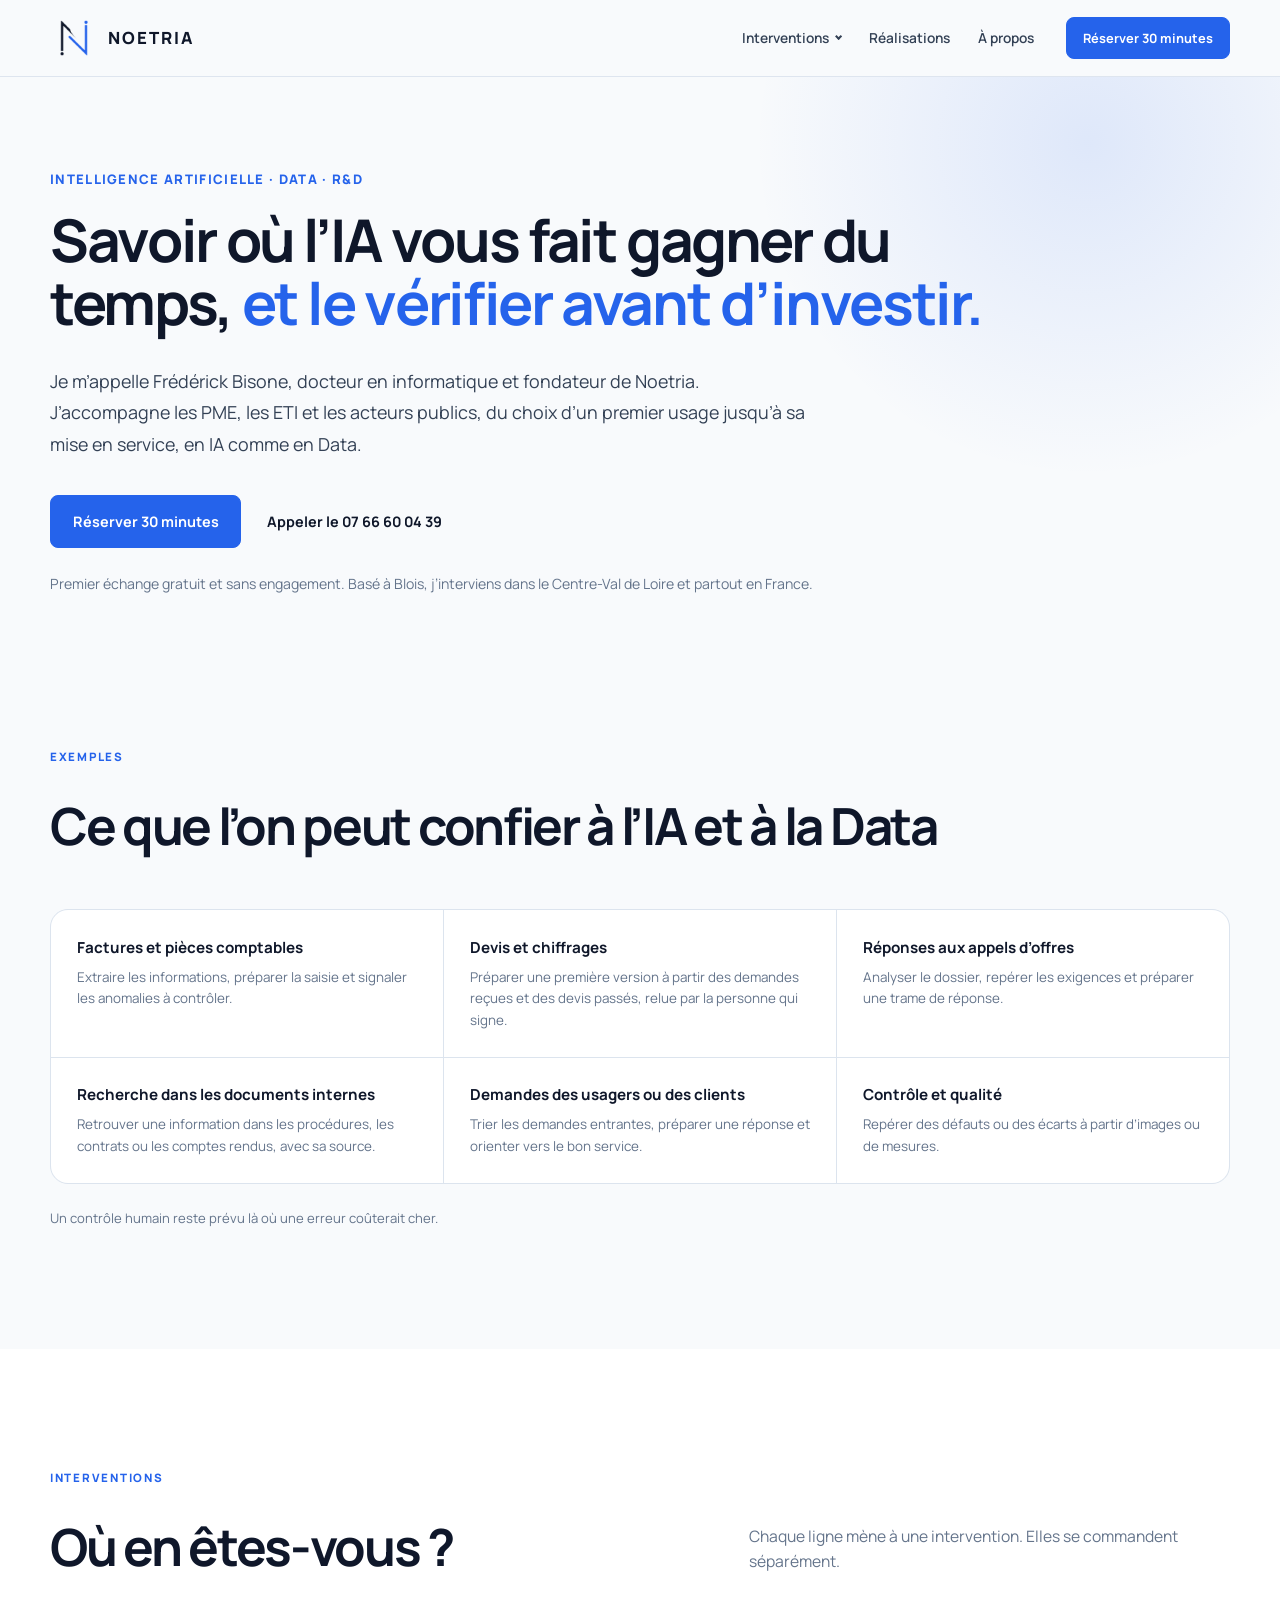
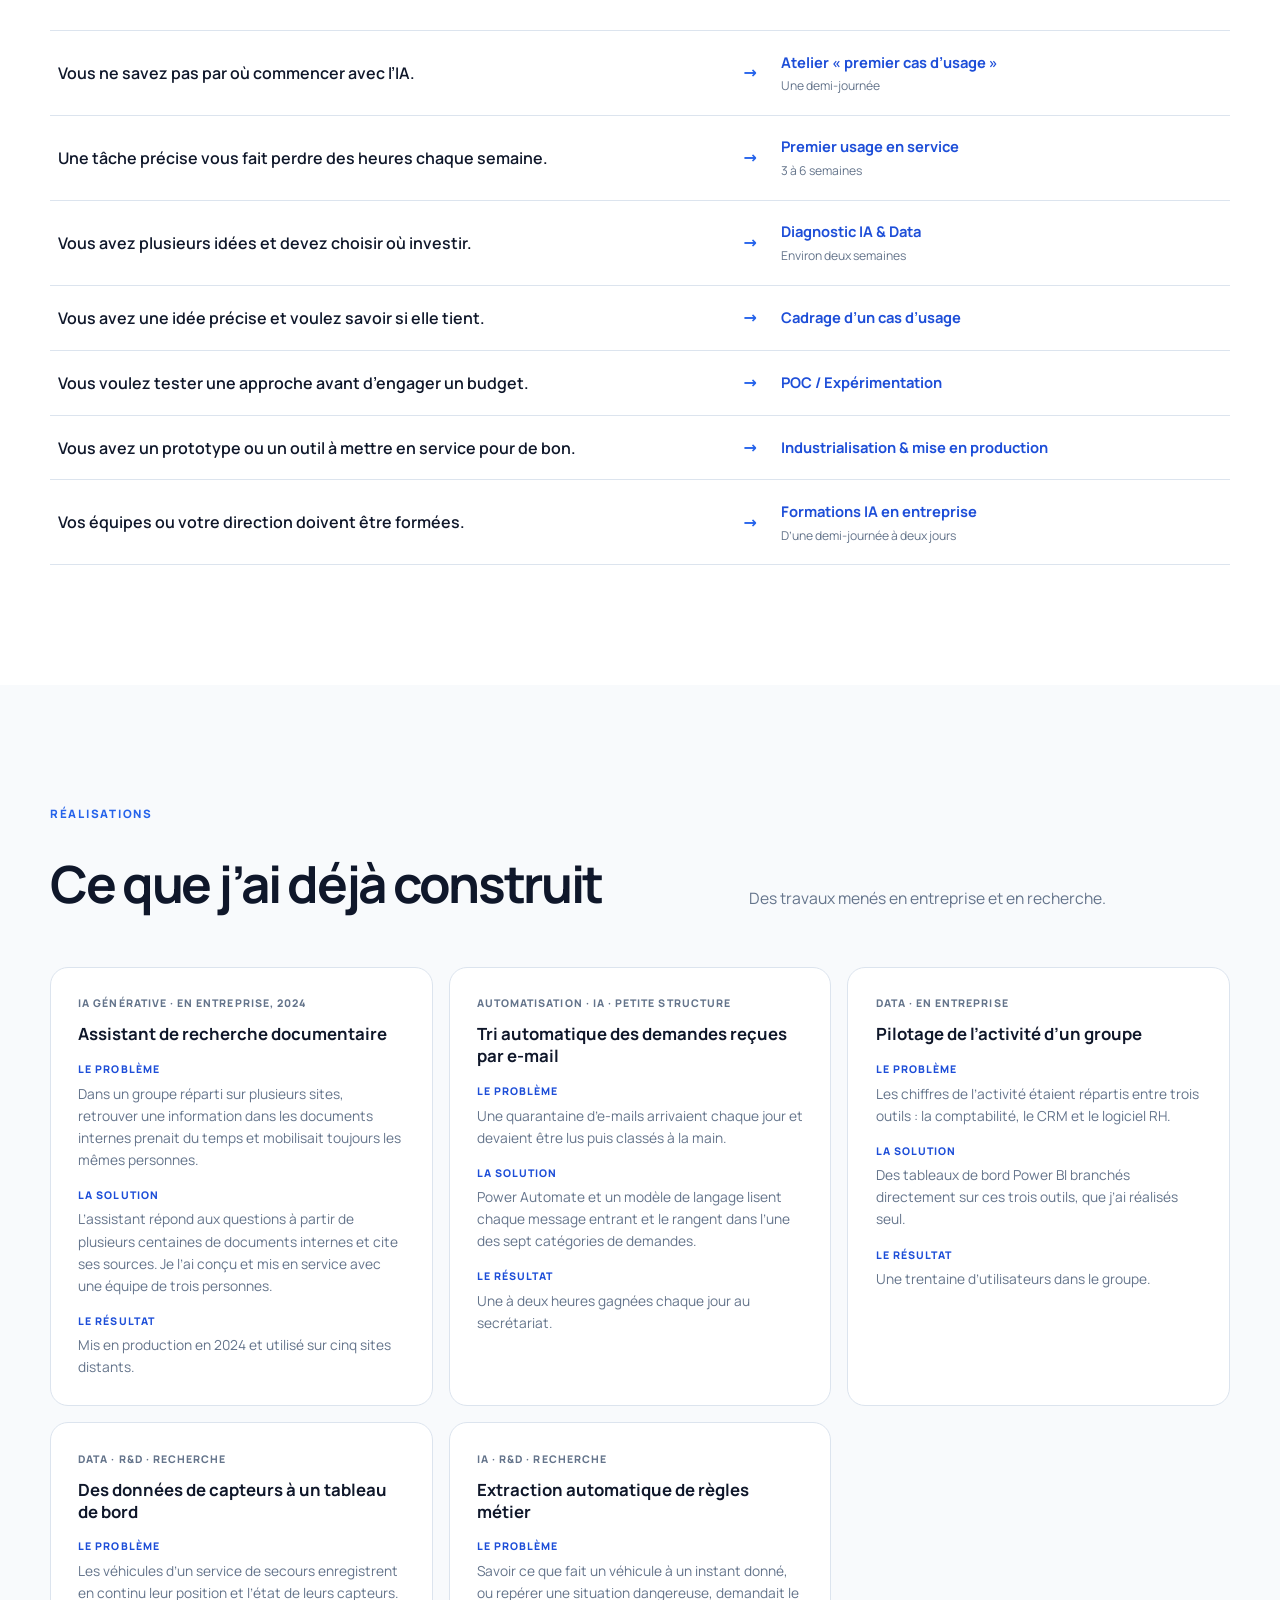
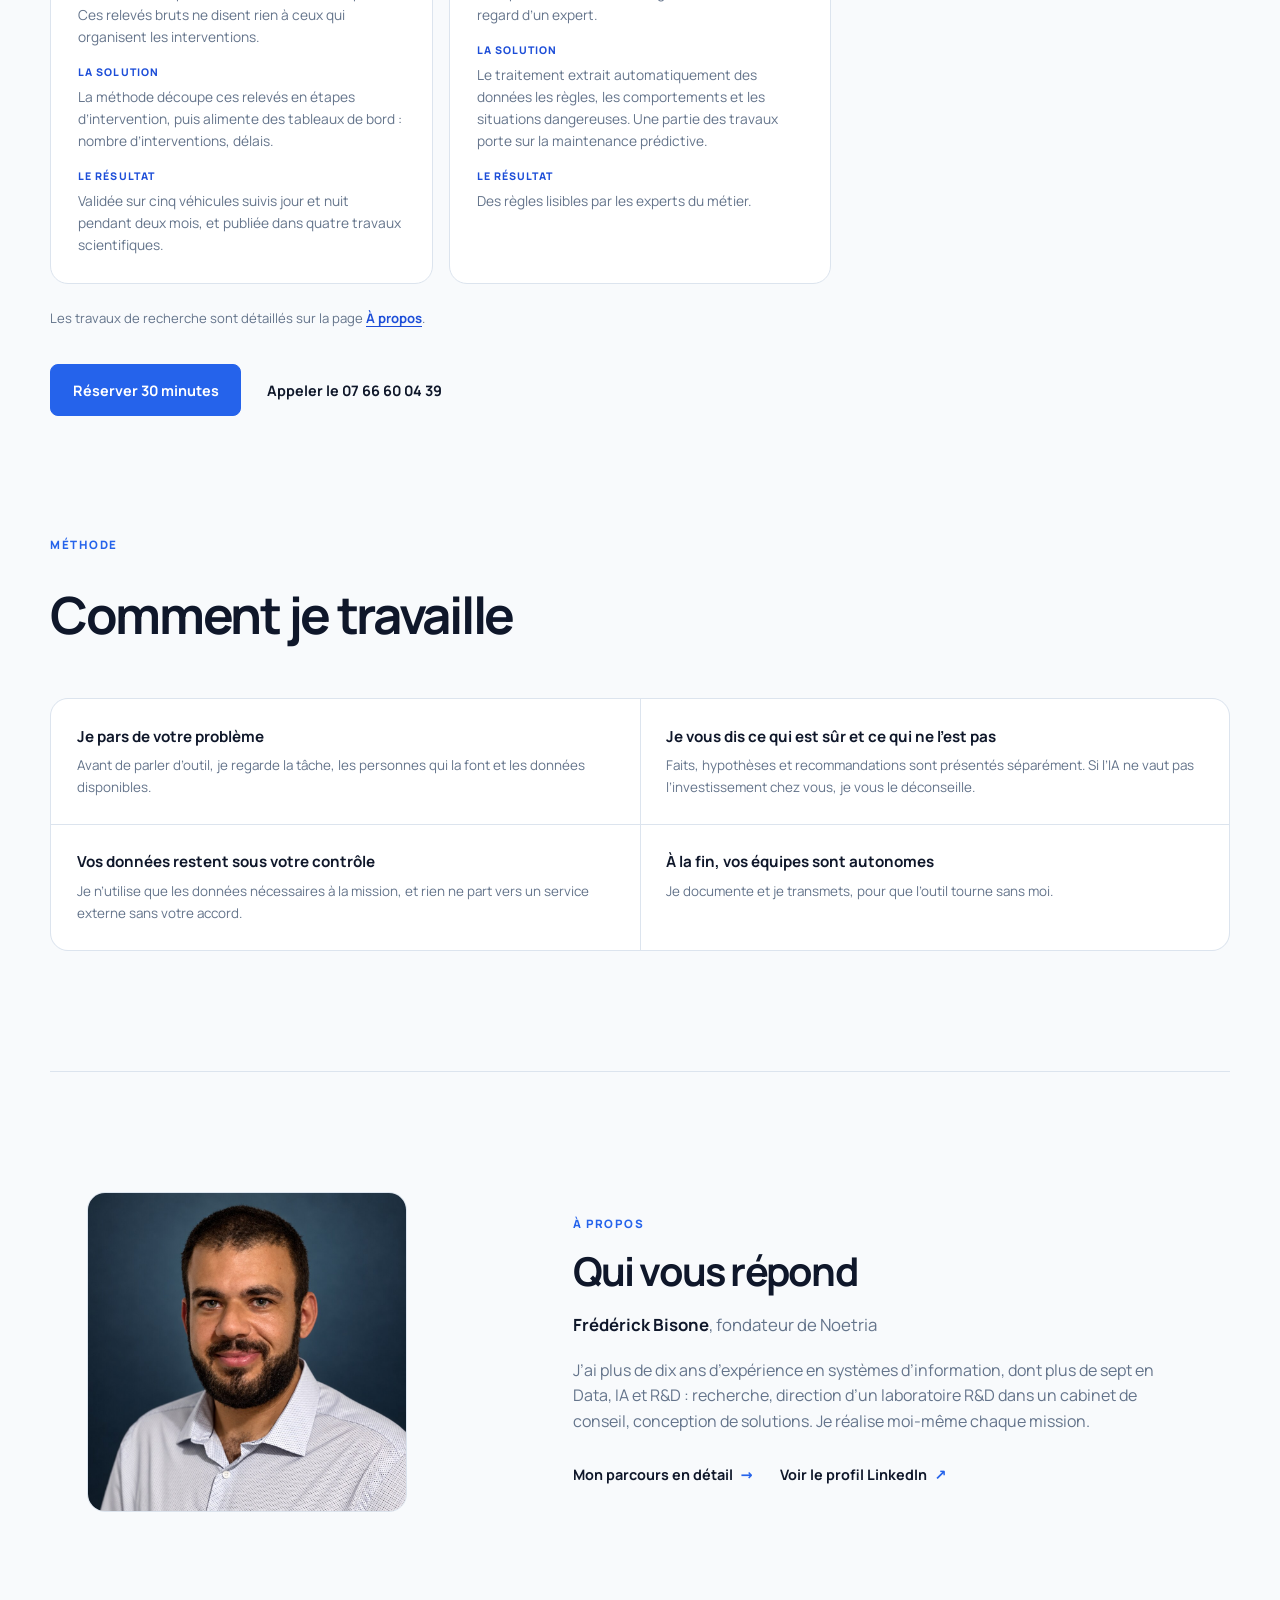
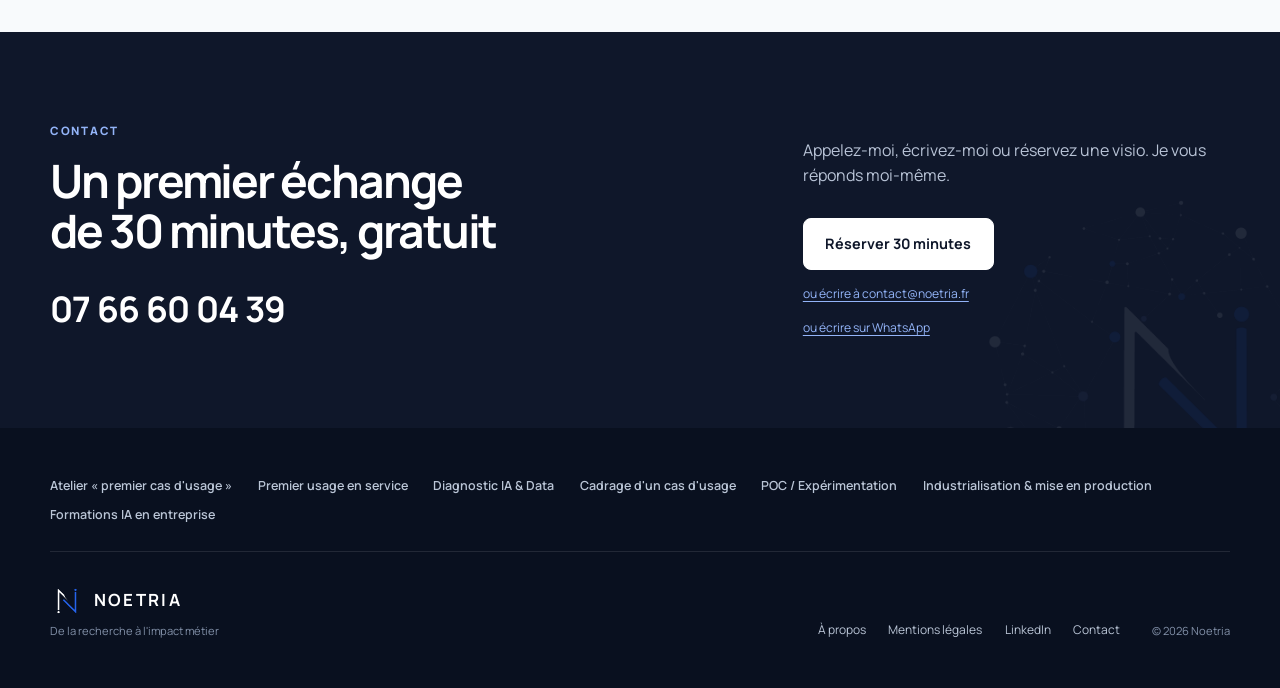
==== commit 635279cf: "feat: add figures to achievements, mobile call button and contact block refinements" ====
--- a/index.html
+++ b/index.html
@@ -3,13 +3,13 @@
 <head>
   <meta charset="UTF-8">
   <meta name="viewport" content="width=device-width, initial-scale=1.0">
-  <title>Conseil en IA et Data pour les entreprises | Noetria</title>
+  <title>Conseil en IA et Data pour entreprises et acteurs publics | Noetria</title>
   <meta name="description" content="Noetria accompagne PME, ETI et acteurs publics dans leurs projets d'IA et de Data : atelier, mise en service, diagnostic, POC, industrialisation et formation.">
   <meta name="robots" content="index, follow">
   <link rel="canonical" href="https://noetria.fr/">
   <meta property="og:type" content="website">
   <meta property="og:site_name" content="Noetria">
-  <meta property="og:title" content="Conseil en IA et Data pour les entreprises | Noetria">
+  <meta property="og:title" content="Conseil en IA et Data pour entreprises et acteurs publics | Noetria">
   <meta property="og:description" content="Diagnostic, cadrage, expérimentation, industrialisation et formation : de la recherche à l'impact métier.">
   <meta property="og:url" content="https://noetria.fr/">
   <meta property="og:image" content="https://noetria.fr/assets/images/social/noetria_image-de-partage_1200x630.png">
@@ -19,7 +19,7 @@
   <meta property="og:image:alt" content="Logo Noetria, De la recherche à l'impact métier">
   <meta property="og:locale" content="fr_FR">
   <meta name="twitter:card" content="summary_large_image">
-  <meta name="twitter:title" content="Conseil en IA et Data pour les entreprises | Noetria">
+  <meta name="twitter:title" content="Conseil en IA et Data pour entreprises et acteurs publics | Noetria">
   <meta name="twitter:description" content="De la recherche à l'impact métier.">
   <meta name="twitter:image" content="https://noetria.fr/assets/images/social/noetria_image-de-partage_1200x630.png">
   <meta name="twitter:image:alt" content="Logo Noetria, De la recherche à l'impact métier">
@@ -49,6 +49,7 @@
         <a href="#realisations">Réalisations</a><a href="a-propos/">À propos</a>
       </nav>
       <a class="button button--small site-header__cta" href="rendez-vous/">Réserver 30 minutes</a>
+      <a class="site-header__call" href="tel:+33766600439">Appeler</a>
       <details class="mobile-menu">
         <summary>Menu</summary>
         <nav class="mobile-menu__panel" aria-label="Navigation mobile">
@@ -65,30 +66,29 @@
       <div class="hero__grid">
         <div class="hero__content">
           <p class="eyebrow">Intelligence artificielle · Data · R&amp;D</p>
-          <h1>Savoir où l'IA vous fait gagner du temps, <span>et le vérifier avant d'investir.</span></h1>
-          <p class="hero__lead">Je m'appelle Frédérick Bisone, docteur en informatique et fondateur de Noetria. J'accompagne les PME, les ETI et les acteurs publics, du choix d'un premier usage jusqu'à sa mise en service, en IA comme en Data.</p>
+          <h1>Savoir où l’IA vous fait gagner du temps, <span>et le vérifier avant d’investir.</span></h1>
+          <p class="hero__lead">Je m’appelle Frédérick Bisone, docteur en informatique et fondateur de Noetria. J’accompagne les PME, les ETI et les acteurs publics, du choix d’un premier usage jusqu’à sa mise en service, en IA comme en Data.</p>
           <div class="hero__actions">
             <a class="button" href="rendez-vous/">Réserver 30 minutes</a>
             <a class="text-link" href="tel:+33766600439">Appeler le 07 66 60 04 39</a>
           </div>
-          <p class="hero__geo">Basé à Blois, j'interviens dans le Centre-Val de Loire et partout en France.</p>
+          <p class="hero__geo">Premier échange gratuit et sans engagement. Basé à Blois, j’interviens dans le Centre-Val de Loire et partout en France.</p>
         </div>
       </div>
     </section>
 
     <section class="section" id="situations">
-      <div class="section__intro">
-        <p class="eyebrow">Exemples de situations</p>
-        <h2>Ce que l'on peut confier à l'IA et à la Data</h2>
-        <p>Six situations fréquentes, dans une PME comme dans une grande organisation.</p>
+      <div class="section__intro section__intro--solo">
+        <p class="eyebrow">Exemples</p>
+        <h2>Ce que l’on peut confier à l’IA et à la Data</h2>
       </div>
       <div class="trust-grid">
         <div><strong>Factures et pièces comptables</strong><p>Extraire les informations, préparer la saisie et signaler les anomalies à contrôler.</p></div>
         <div><strong>Devis et chiffrages</strong><p>Préparer une première version à partir des demandes reçues et des devis passés, relue par la personne qui signe.</p></div>
-        <div><strong>Réponses aux appels d'offres</strong><p>Analyser le dossier, repérer les exigences et préparer une trame de réponse.</p></div>
-        <div><strong>Contrôle et qualité</strong><p>Repérer des défauts ou des écarts à partir d'images ou de mesures.</p></div>
-        <div><strong>Prévision de la demande</strong><p>Comparer plusieurs méthodes de prévision sur votre historique et mesurer le gain face à la méthode actuelle.</p></div>
-        <div><strong>Choix des projets à lancer</strong><p>Comparer plusieurs idées selon leur intérêt, leurs contraintes et les données disponibles, puis décider par laquelle commencer.</p></div>
+        <div><strong>Réponses aux appels d’offres</strong><p>Analyser le dossier, repérer les exigences et préparer une trame de réponse.</p></div>
+        <div><strong>Recherche dans les documents internes</strong><p>Retrouver une information dans les procédures, les contrats ou les comptes rendus, avec sa source.</p></div>
+        <div><strong>Demandes des usagers ou des clients</strong><p>Trier les demandes entrantes, préparer une réponse et orienter vers le bon service.</p></div>
+        <div><strong>Contrôle et qualité</strong><p>Repérer des défauts ou des écarts à partir d’images ou de mesures.</p></div>
       </div>
       <p class="trust-note">Un contrôle humain reste prévu là où une erreur coûterait cher.</p>
     </section>
@@ -96,48 +96,50 @@
     <section class="section section--offers" id="offres">
       <div class="section__intro">
         <p class="eyebrow">Interventions</p>
-        <h2>Où en êtes-vous ?</h2>
+        <h2>Où en êtes-vous ?</h2>
         <p>Chaque ligne mène à une intervention. Elles se commandent séparément.</p>
       </div>
       <ul class="entry-list entry-list--last" aria-label="Votre situation et l'intervention correspondante">
-        <li><a href="atelier-premier-cas-usage/"><span class="entry__situation">Vous ne savez pas par où commencer avec l'IA.</span><span class="entry__arrow" aria-hidden="true">→</span><strong>Atelier « premier cas d'usage »</strong></a></li>
-        <li><a href="premier-usage-en-service/"><span class="entry__situation">Une tâche précise vous fait perdre des heures chaque semaine.</span><span class="entry__arrow" aria-hidden="true">→</span><strong>Premier usage en service</strong></a></li>
-        <li><a href="diagnostic-ia-data/"><span class="entry__situation">Vous avez plusieurs idées et devez choisir où investir.</span><span class="entry__arrow" aria-hidden="true">→</span><strong>Diagnostic IA &amp; Data</strong></a></li>
-        <li><a href="cadrage-cas-usage-ia/"><span class="entry__situation">Vous avez une idée précise et voulez savoir si elle tient.</span><span class="entry__arrow" aria-hidden="true">→</span><strong>Cadrage d'un cas d'usage</strong></a></li>
-        <li><a href="poc-ia-data/"><span class="entry__situation">Vous voulez tester une approche avant d'engager un budget.</span><span class="entry__arrow" aria-hidden="true">→</span><strong>POC / Expérimentation</strong></a></li>
+        <li><a href="atelier-premier-cas-usage/"><span class="entry__situation">Vous ne savez pas par où commencer avec l’IA.</span><span class="entry__arrow" aria-hidden="true">→</span><strong>Atelier « premier cas d’usage »<span class="entry__meta">Une demi-journée</span></strong></a></li>
+        <li><a href="premier-usage-en-service/"><span class="entry__situation">Une tâche précise vous fait perdre des heures chaque semaine.</span><span class="entry__arrow" aria-hidden="true">→</span><strong>Premier usage en service<span class="entry__meta">3 à 6 semaines</span></strong></a></li>
+        <li><a href="diagnostic-ia-data/"><span class="entry__situation">Vous avez plusieurs idées et devez choisir où investir.</span><span class="entry__arrow" aria-hidden="true">→</span><strong>Diagnostic IA &amp; Data<span class="entry__meta">Environ deux semaines</span></strong></a></li>
+        <li><a href="cadrage-cas-usage-ia/"><span class="entry__situation">Vous avez une idée précise et voulez savoir si elle tient.</span><span class="entry__arrow" aria-hidden="true">→</span><strong>Cadrage d’un cas d’usage</strong></a></li>
+        <li><a href="poc-ia-data/"><span class="entry__situation">Vous voulez tester une approche avant d’engager un budget.</span><span class="entry__arrow" aria-hidden="true">→</span><strong>POC / Expérimentation</strong></a></li>
         <li><a href="industrialisation-ia-data/"><span class="entry__situation">Vous avez un prototype ou un outil à mettre en service pour de bon.</span><span class="entry__arrow" aria-hidden="true">→</span><strong>Industrialisation &amp; mise en production</strong></a></li>
-        <li><a href="formation-ia-entreprise/"><span class="entry__situation">Vos équipes ou votre direction doivent être formées.</span><span class="entry__arrow" aria-hidden="true">→</span><strong>Formations IA en entreprise</strong></a></li>
+        <li><a href="formation-ia-entreprise/"><span class="entry__situation">Vos équipes ou votre direction doivent être formées.</span><span class="entry__arrow" aria-hidden="true">→</span><strong>Formations IA en entreprise<span class="entry__meta">D’une demi-journée à deux jours</span></strong></a></li>
       </ul>
     </section>
 
     <section class="section" id="realisations">
       <div class="section__intro">
         <p class="eyebrow">Réalisations</p>
-        <h2>Ce que j'ai déjà construit</h2>
-        <p>Des travaux menés en entreprise, en recherche et pour l'activité de Noetria.</p>
+        <h2>Ce que j’ai déjà construit</h2>
+        <p>Des travaux menés en entreprise et en recherche.</p>
       </div>
       <div class="work-grid">
-        <article class="work-card"><p class="work-card__tag">IA générative</p><h3>Assistant de recherche documentaire</h3><dl><dt>Le problème</dt><dd>Dans un groupe international, retrouver une information dans les documents internes prenait du temps et mobilisait toujours les mêmes personnes.</dd><dt>Ce que j'ai construit</dt><dd>Un assistant qui répond aux questions à partir des documents de l'entreprise et cite ses sources.</dd><dt>Le résultat</dt><dd>Un outil mis en production et utilisé par les équipes.</dd></dl></article>
-        <article class="work-card"><p class="work-card__tag">Automatisation · IA</p><h3>Tri automatique des demandes reçues par e-mail</h3><dl><dt>Le problème</dt><dd>Dans une petite structure, chaque message devait être lu puis classé à la main.</dd><dt>Ce que j'ai construit</dt><dd>Un circuit qui lit les messages entrants et les classe par type de demande, avec Power Automate et un modèle de langage.</dd><dt>Le résultat</dt><dd>Les demandes arrivent triées, sans lecture préalable.</dd></dl></article>
-        <article class="work-card"><p class="work-card__tag">Data</p><h3>Pilotage de l'activité d'un groupe</h3><dl><dt>Le problème</dt><dd>Les données d'activité étaient réparties entre les ERP et les outils du groupe.</dd><dt>Ce que j'ai construit</dt><dd>Des tableaux de bord Power BI alimentés directement par ces systèmes.</dd><dt>Le résultat</dt><dd>Des tableaux de bord en service, mis à jour sans ressaisie.</dd></dl></article>
-        <article class="work-card"><p class="work-card__tag">Agent IA</p><h3>Agent de qualification de prospects</h3><dl><dt>Le problème</dt><dd>Qualifier des prospects un par un est long et répétitif.</dd><dt>Ce que j'ai construit</dt><dd>Un agent qui sélectionne les contacts selon des critères définis, prépare un premier message personnalisé et passe la main dès qu'une réponse arrive.</dd><dt>Le résultat</dt><dd>Un agent utilisé chaque jour pour l'activité de Noetria. Chaque conversation est reprise par un humain.</dd></dl></article>
-        <article class="work-card"><p class="work-card__tag">Data · R&amp;D</p><h3>Des données de capteurs à un journal d'activité</h3><dl><dt>Le problème</dt><dd>Les véhicules d'un service de secours produisent des relevés bruts de position et de capteurs, illisibles tels quels.</dd><dt>Ce que j'ai construit</dt><dd>Une méthode qui transforme ces relevés en étapes compréhensibles d'une intervention.</dd><dt>Le résultat</dt><dd>Une méthode validée sur des données réelles et publiée dans quatre travaux scientifiques.</dd></dl></article>
-        <article class="work-card"><p class="work-card__tag">IA · R&amp;D</p><h3>Extraction automatique de règles métier</h3><dl><dt>Le problème</dt><dd>L'expertise des équipes de secours sur leur cycle de travail n'existait pas sous une forme utilisable par un programme.</dd><dt>Ce que j'ai construit</dt><dd>Un traitement qui extrait automatiquement les règles métier à partir des données et de l'analyse du cycle de travail, puis les applique à chaque nouvelle intervention.</dd><dt>Le résultat</dt><dd>Des règles lisibles par les experts, qui expliquent chaque résultat produit.</dd></dl></article>
+        <article class="work-card"><p class="work-card__tag">IA générative · En entreprise, 2024</p><h3>Assistant de recherche documentaire</h3><dl><dt>Le problème</dt><dd>Dans un groupe réparti sur plusieurs sites, retrouver une information dans les documents internes prenait du temps et mobilisait toujours les mêmes personnes.</dd><dt>La solution</dt><dd>L’assistant répond aux questions à partir de plusieurs centaines de documents internes et cite ses sources. Je l’ai conçu et mis en service avec une équipe de trois personnes.</dd><dt>Le résultat</dt><dd>Mis en production en 2024 et utilisé sur cinq sites distants.</dd></dl></article>
+        <article class="work-card"><p class="work-card__tag">Automatisation · IA · Petite structure</p><h3>Tri automatique des demandes reçues par e-mail</h3><dl><dt>Le problème</dt><dd>Une quarantaine d’e-mails arrivaient chaque jour et devaient être lus puis classés à la main.</dd><dt>La solution</dt><dd>Power Automate et un modèle de langage lisent chaque message entrant et le rangent dans l’une des sept catégories de demandes.</dd><dt>Le résultat</dt><dd>Une à deux heures gagnées chaque jour au secrétariat.</dd></dl></article>
+        <article class="work-card"><p class="work-card__tag">Data · En entreprise</p><h3>Pilotage de l’activité d’un groupe</h3><dl><dt>Le problème</dt><dd>Les chiffres de l’activité étaient répartis entre trois outils : la comptabilité, le CRM et le logiciel RH.</dd><dt>La solution</dt><dd>Des tableaux de bord Power BI branchés directement sur ces trois outils, que j’ai réalisés seul.</dd><dt>Le résultat</dt><dd>Une trentaine d’utilisateurs dans le groupe.</dd></dl></article>
+        <article class="work-card"><p class="work-card__tag">Data · R&amp;D · Recherche</p><h3>Des données de capteurs à un tableau de bord</h3><dl><dt>Le problème</dt><dd>Les véhicules d’un service de secours enregistrent en continu leur position et l’état de leurs capteurs. Ces relevés bruts ne disent rien à ceux qui organisent les interventions.</dd><dt>La solution</dt><dd>La méthode découpe ces relevés en étapes d’intervention, puis alimente des tableaux de bord : nombre d’interventions, délais.</dd><dt>Le résultat</dt><dd>Validée sur cinq véhicules suivis jour et nuit pendant deux mois, et publiée dans quatre travaux scientifiques.</dd></dl></article>
+        <article class="work-card"><p class="work-card__tag">IA · R&amp;D · Recherche</p><h3>Extraction automatique de règles métier</h3><dl><dt>Le problème</dt><dd>Savoir ce que fait un véhicule à un instant donné, ou repérer une situation dangereuse, demandait le regard d’un expert.</dd><dt>La solution</dt><dd>Le traitement extrait automatiquement des données les règles, les comportements et les situations dangereuses. Une partie des travaux porte sur la maintenance prédictive.</dd><dt>Le résultat</dt><dd>Des règles lisibles par les experts du métier.</dd></dl></article>
       </div>
       <p class="trust-note">Les travaux de recherche sont détaillés sur la page <a href="a-propos/">À propos</a>.</p>
+      <div class="hero__actions section-cta">
+        <a class="button" href="rendez-vous/">Réserver 30 minutes</a>
+        <a class="text-link" href="tel:+33766600439">Appeler le 07 66 60 04 39</a>
+      </div>
     </section>
 
     <section class="section section--trust" id="methode">
-      <div class="section__intro">
+      <div class="section__intro section__intro--solo">
         <p class="eyebrow">Méthode</p>
         <h2>Comment je travaille</h2>
-        <p>Quatre engagements, valables pour chaque mission.</p>
       </div>
       <div class="trust-grid trust-grid--four">
-        <div><strong>Je pars de votre problème</strong><p>Avant de parler d'outil, je regarde la tâche, les personnes qui la font et les données disponibles.</p></div>
-        <div><strong>Je vous dis ce qui est sûr et ce qui ne l'est pas</strong><p>Faits, hypothèses et recommandations sont présentés séparément. Si l'IA ne vaut pas l'investissement chez vous, je vous le dis.</p></div>
-        <div><strong>Vos données restent sous votre contrôle</strong><p>Je n'utilise que les données nécessaires à la mission, et rien ne part vers un service externe sans votre accord.</p></div>
-        <div><strong>À la fin, vos équipes sont autonomes</strong><p>Je documente et je transmets, pour que l'outil tourne sans moi.</p></div>
+        <div><strong>Je pars de votre problème</strong><p>Avant de parler d’outil, je regarde la tâche, les personnes qui la font et les données disponibles.</p></div>
+        <div><strong>Je vous dis ce qui est sûr et ce qui ne l’est pas</strong><p>Faits, hypothèses et recommandations sont présentés séparément. Si l’IA ne vaut pas l’investissement chez vous, je vous le déconseille.</p></div>
+        <div><strong>Vos données restent sous votre contrôle</strong><p>Je n’utilise que les données nécessaires à la mission, et rien ne part vers un service externe sans votre accord.</p></div>
+        <div><strong>À la fin, vos équipes sont autonomes</strong><p>Je documente et je transmets, pour que l’outil tourne sans moi.</p></div>
       </div>
     </section>
 
@@ -147,14 +149,14 @@
         <p class="eyebrow">À propos</p>
         <h2>Qui vous répond</h2>
         <p class="founder__name"><strong>Frédérick Bisone</strong>, fondateur de Noetria</p>
-        <p>Docteur en informatique, j'ai plus de dix ans d'expérience en informatique et systèmes d'information, dont plus de sept en Data, IA et R&amp;D : recherche, direction d'un laboratoire R&amp;D dans un cabinet de conseil, conception de solutions. Je réalise moi-même les missions, du premier échange à la mise en service.</p>
-        <a class="text-link" href="a-propos/">En savoir plus sur Noetria et son fondateur <span aria-hidden="true">→</span></a> <a class="text-link" href="https://www.linkedin.com/in/frederickbisone/" target="_blank" rel="noopener noreferrer">Voir le profil LinkedIn <span aria-hidden="true">↗</span></a>
+        <p>J’ai plus de dix ans d’expérience en systèmes d’information, dont plus de sept en Data, IA et R&amp;D : recherche, direction d’un laboratoire R&amp;D dans un cabinet de conseil, conception de solutions. Je réalise moi-même chaque mission.</p>
+        <a class="text-link" href="a-propos/">Mon parcours en détail <span aria-hidden="true">→</span></a> <a class="text-link" href="https://www.linkedin.com/in/frederickbisone/" target="_blank" rel="noopener noreferrer">Voir le profil LinkedIn <span aria-hidden="true">↗</span></a>
       </div>
     </section>
 
     <section class="cta cta--mark" id="contact">
-      <div><p class="eyebrow">Premier échange · 30 minutes · gratuit</p><h2>Parlons de votre situation</h2></div>
-      <div class="cta__action"><p>Appelez-moi, écrivez-moi sur WhatsApp ou réservez une visio.</p><a class="cta__phone" href="tel:+33766600439">07 66 60 04 39</a><a class="button button--light" href="rendez-vous/">Réserver 30 minutes</a><a href="https://wa.me/33766600439" target="_blank" rel="noopener noreferrer">ou écrire sur WhatsApp</a><a href="mailto:contact@noetria.fr">ou écrire à contact@noetria.fr</a><p class="cta__geo">Basée à Blois, au cœur du Centre-Val de Loire, Noetria intervient dans la région et partout en France, à distance ou sur site selon les missions.</p></div>
+      <div><p class="eyebrow">Contact</p><h2>Un premier échange de 30 minutes, gratuit</h2><a class="cta__phone" href="tel:+33766600439">07 66 60 04 39</a></div>
+      <div class="cta__action"><p>Appelez-moi, écrivez-moi ou réservez une visio. Je vous réponds moi-même.</p><a class="button button--light" href="rendez-vous/">Réserver 30 minutes</a><a href="mailto:contact@noetria.fr">ou écrire à contact@noetria.fr</a><a href="https://wa.me/33766600439" target="_blank" rel="noopener noreferrer">ou écrire sur WhatsApp</a></div>
     </section>
   </main>
 
--- a/assets/css/style.css
+++ b/assets/css/style.css
@@ -229,4 +229,5 @@
 .pub-list strong{color:var(--navy)}
 .founder__content .text-link+.text-link{margin-left:1.5rem}
 .audience-grid{margin-bottom:3rem}.audience-grid .offer-card{min-height:0}.audience-grid .offer-card h3{margin-top:1rem}.audience-grid .offer-card a{color:var(--blue-dark);font-weight:700;text-underline-offset:3px}.cta__action>a[href^="tel:"]{margin-top:.5rem;color:#93b4f8;font-size:.76rem;text-underline-offset:3px}.trust-note a{color:var(--blue-dark);font-weight:700;text-underline-offset:3px}.booking__phone{margin-top:22px;color:var(--navy);font-size:.95rem}.booking__phone a{color:var(--blue-dark);font-weight:700;text-underline-offset:3px}
-.hero--simple .hero__grid{grid-template-columns:1fr}.hero--simple .hero__content h1{max-width:980px;font-size:clamp(2.3rem,4.6vw,4rem);letter-spacing:-.04em;line-height:1.06}.hero--simple .hero__lead{max-width:760px}.hero__geo{margin-top:1.6rem;color:var(--slate);font-size:.88rem}.hero.hero--simple{padding-bottom:32px}.entry-list--last{margin-bottom:0}.work-grid{display:grid;grid-template-columns:repeat(3,1fr);gap:1rem}.work-card{padding:1.7rem;border:1px solid var(--line);border-radius:var(--radius);background:#fff}.work-card__tag{margin-bottom:.7rem;color:var(--slate);font-size:.66rem;font-weight:800;letter-spacing:.1em;text-transform:uppercase}.work-card h3{font-size:1.05rem;line-height:1.3}.work-card dl{margin:1rem 0 0}.work-card dt{margin-top:1rem;color:var(--blue-dark);font-size:.66rem;font-weight:800;letter-spacing:.1em;text-transform:uppercase}.work-card dd{margin:.3rem 0 0;color:var(--slate);font-size:.86rem;line-height:1.6}.trust-grid--four{grid-template-columns:repeat(2,1fr)}.founder__portrait{display:grid;place-items:center}.founder__portrait .about-portrait{width:min(100%,320px)}.cta--mark{position:relative;overflow:hidden}.cta--mark>*{position:relative;z-index:1}.cta--mark::after{position:absolute;z-index:0;right:-120px;bottom:-150px;width:480px;height:480px;background:url(../images/logo/noetria_symbole-reseau_pour-fond-sombre_transparent.png) center/contain no-repeat;opacity:.08;content:"";pointer-events:none}.cta__action>a.cta__phone[href^="tel:"]{margin-top:1.2rem;color:#fff;font-size:1.6rem;font-weight:700;letter-spacing:-.01em;text-decoration:none}.cta__action>a[href^="https://wa.me"]{margin-top:.9rem;color:#93b4f8;font-size:.76rem;text-underline-offset:3px}.cta__action>a[href^="mailto:"]{color:#93b4f8;font-size:.76rem;text-underline-offset:3px}@media(max-width:900px){.work-grid{grid-template-columns:repeat(2,1fr)}}@media(max-width:640px){.work-grid,.trust-grid--four{grid-template-columns:1fr}}
+.hero--simple .hero__grid{grid-template-columns:1fr}.hero--simple .hero__content h1{max-width:980px;font-size:clamp(2.3rem,4.6vw,4rem);letter-spacing:-.04em;line-height:1.06}.hero--simple .hero__lead{max-width:760px}.hero__geo{margin-top:1.6rem;color:var(--slate);font-size:.88rem}.hero.hero--simple{padding-bottom:32px}.entry-list--last{margin-bottom:0}.work-grid{display:grid;grid-template-columns:repeat(3,1fr);gap:1rem}.work-card{padding:1.7rem;border:1px solid var(--line);border-radius:var(--radius);background:#fff}.work-card__tag{margin-bottom:.7rem;color:var(--slate);font-size:.66rem;font-weight:800;letter-spacing:.1em;text-transform:uppercase}.work-card h3{font-size:1.05rem;line-height:1.3}.work-card dl{margin:1rem 0 0}.work-card dt{margin-top:1rem;color:var(--blue-dark);font-size:.66rem;font-weight:800;letter-spacing:.1em;text-transform:uppercase}.work-card dd{margin:.3rem 0 0;color:var(--slate);font-size:.86rem;line-height:1.6}.trust-grid--four{grid-template-columns:repeat(2,1fr)}.founder__portrait{display:grid;place-items:center}.founder__portrait .about-portrait{width:min(100%,320px)}.cta--mark{position:relative;overflow:hidden}.cta--mark>*{position:relative;z-index:1}.cta--mark::after{position:absolute;z-index:0;right:-140px;bottom:-190px;width:460px;height:460px;background:url(../images/logo/noetria_symbole-reseau_pour-fond-sombre_transparent.png) center/contain no-repeat;opacity:.08;content:"";pointer-events:none}.cta .cta__phone{display:inline-block;margin-top:1.6rem;color:#fff;font-size:clamp(1.6rem,3vw,2.2rem);font-weight:700;letter-spacing:-.02em;text-decoration:none}.cta__action>a[href^="https://wa.me"]{margin-top:.9rem;color:#93b4f8;font-size:.76rem;text-underline-offset:3px}.cta__action>a[href^="mailto:"]{color:#93b4f8;font-size:.76rem;text-underline-offset:3px}@media(max-width:900px){.work-grid{grid-template-columns:repeat(2,1fr)}}@media(max-width:640px){.work-grid,.trust-grid--four{grid-template-columns:1fr}}
+.entry__meta{display:block;margin-top:.15rem;color:var(--slate);font-size:.76rem;font-weight:500}.section__intro--solo{grid-template-columns:1fr}.section-cta{margin-top:2.2rem}.site-header__call{display:none}@media(max-width:900px){.site-header__call{display:inline-flex;align-items:center;min-height:40px;margin-left:auto;padding:.5rem .9rem;border-radius:8px;color:#fff;background:var(--blue);font-size:.8rem;font-weight:700;text-decoration:none}.site-header__call+.mobile-menu{margin-left:0}}@media(max-width:640px){.footer__offers{flex-direction:column;gap:.7rem}.founder__content .text-link+.text-link{margin-left:0}.founder__content .text-link{display:flex}}
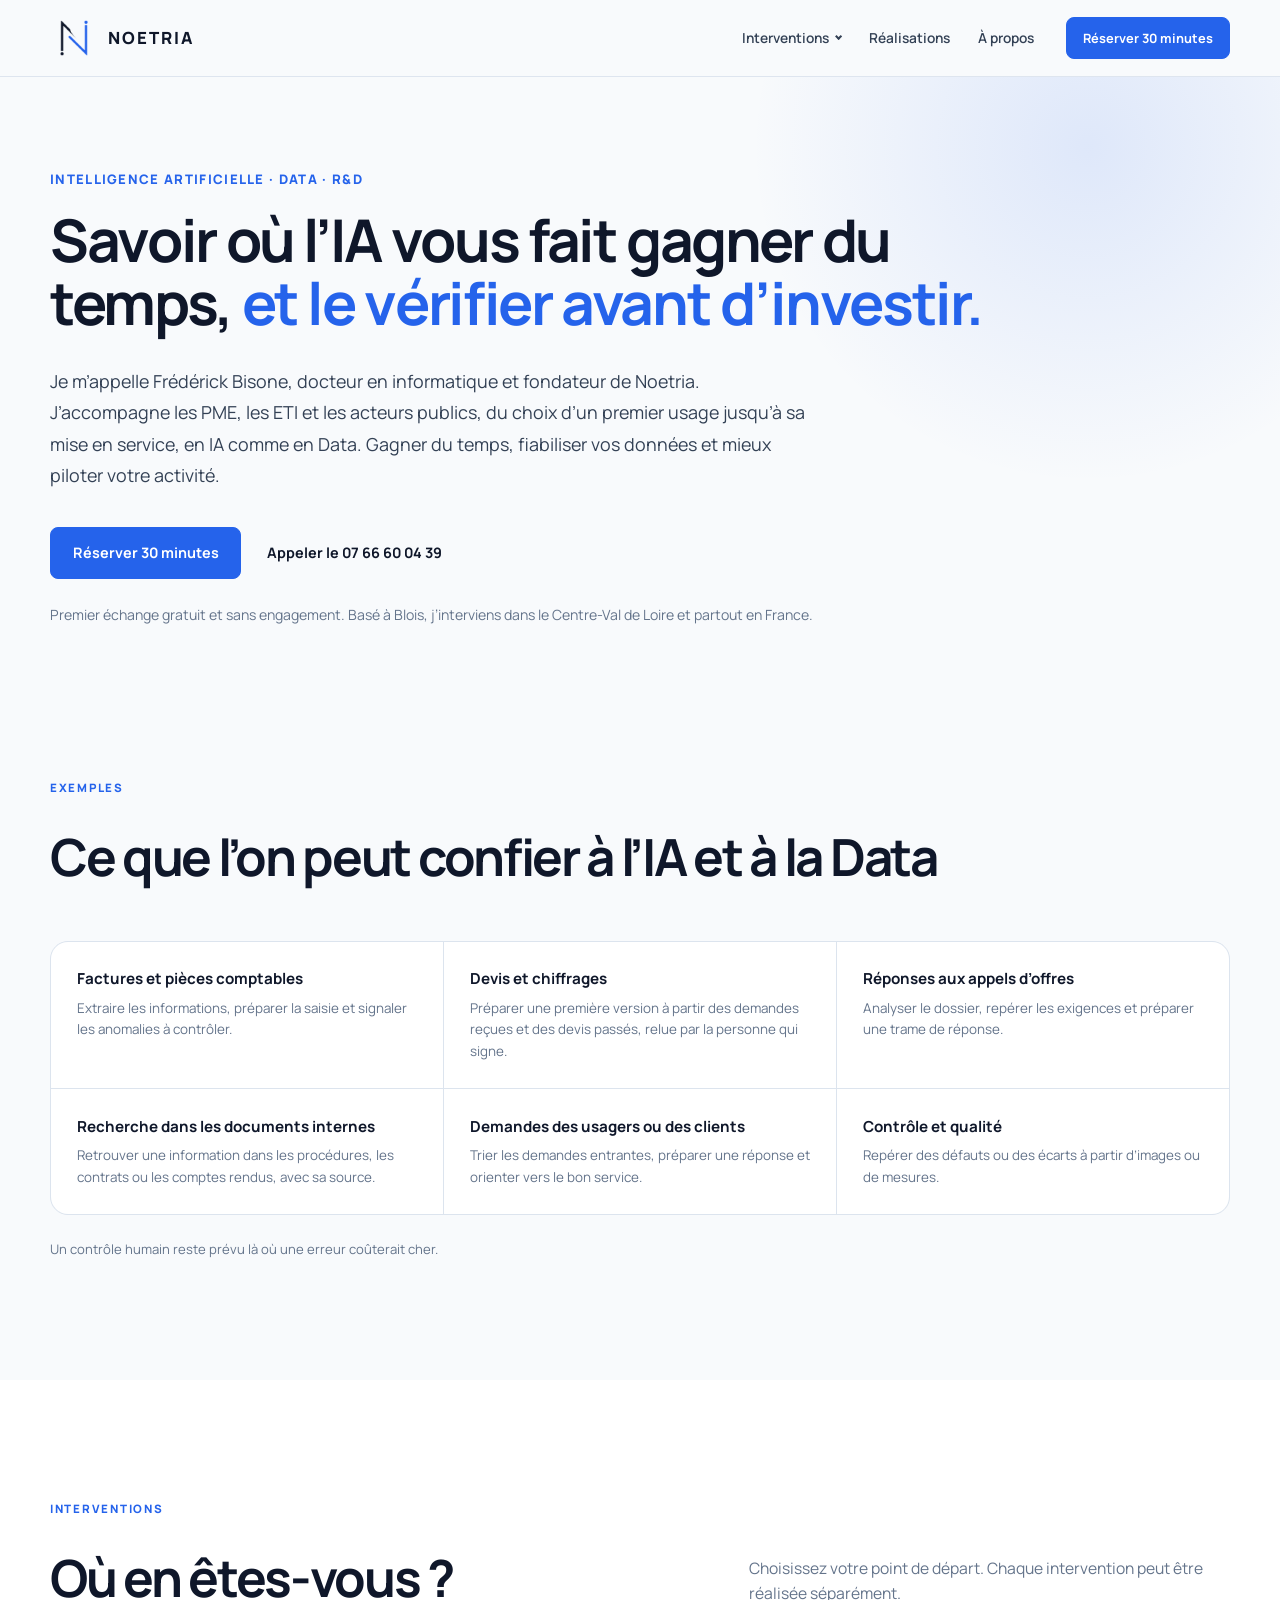
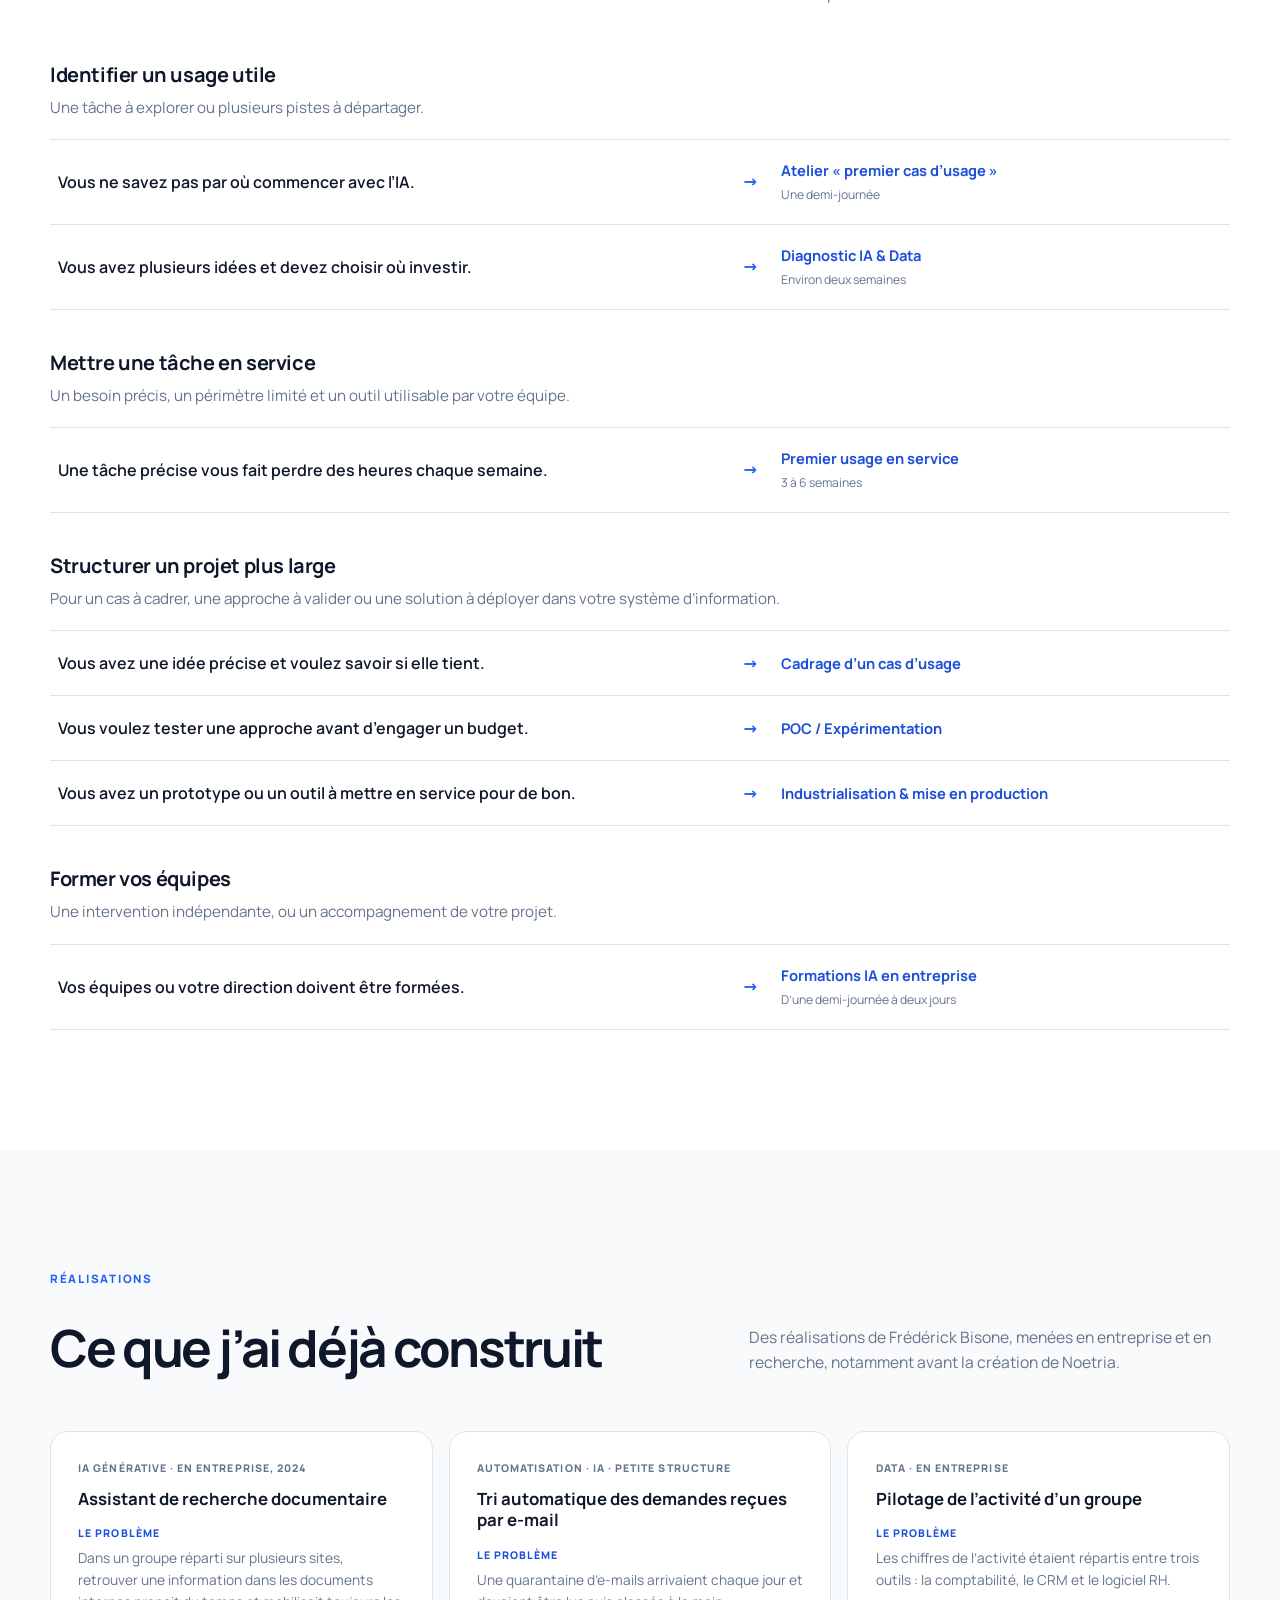
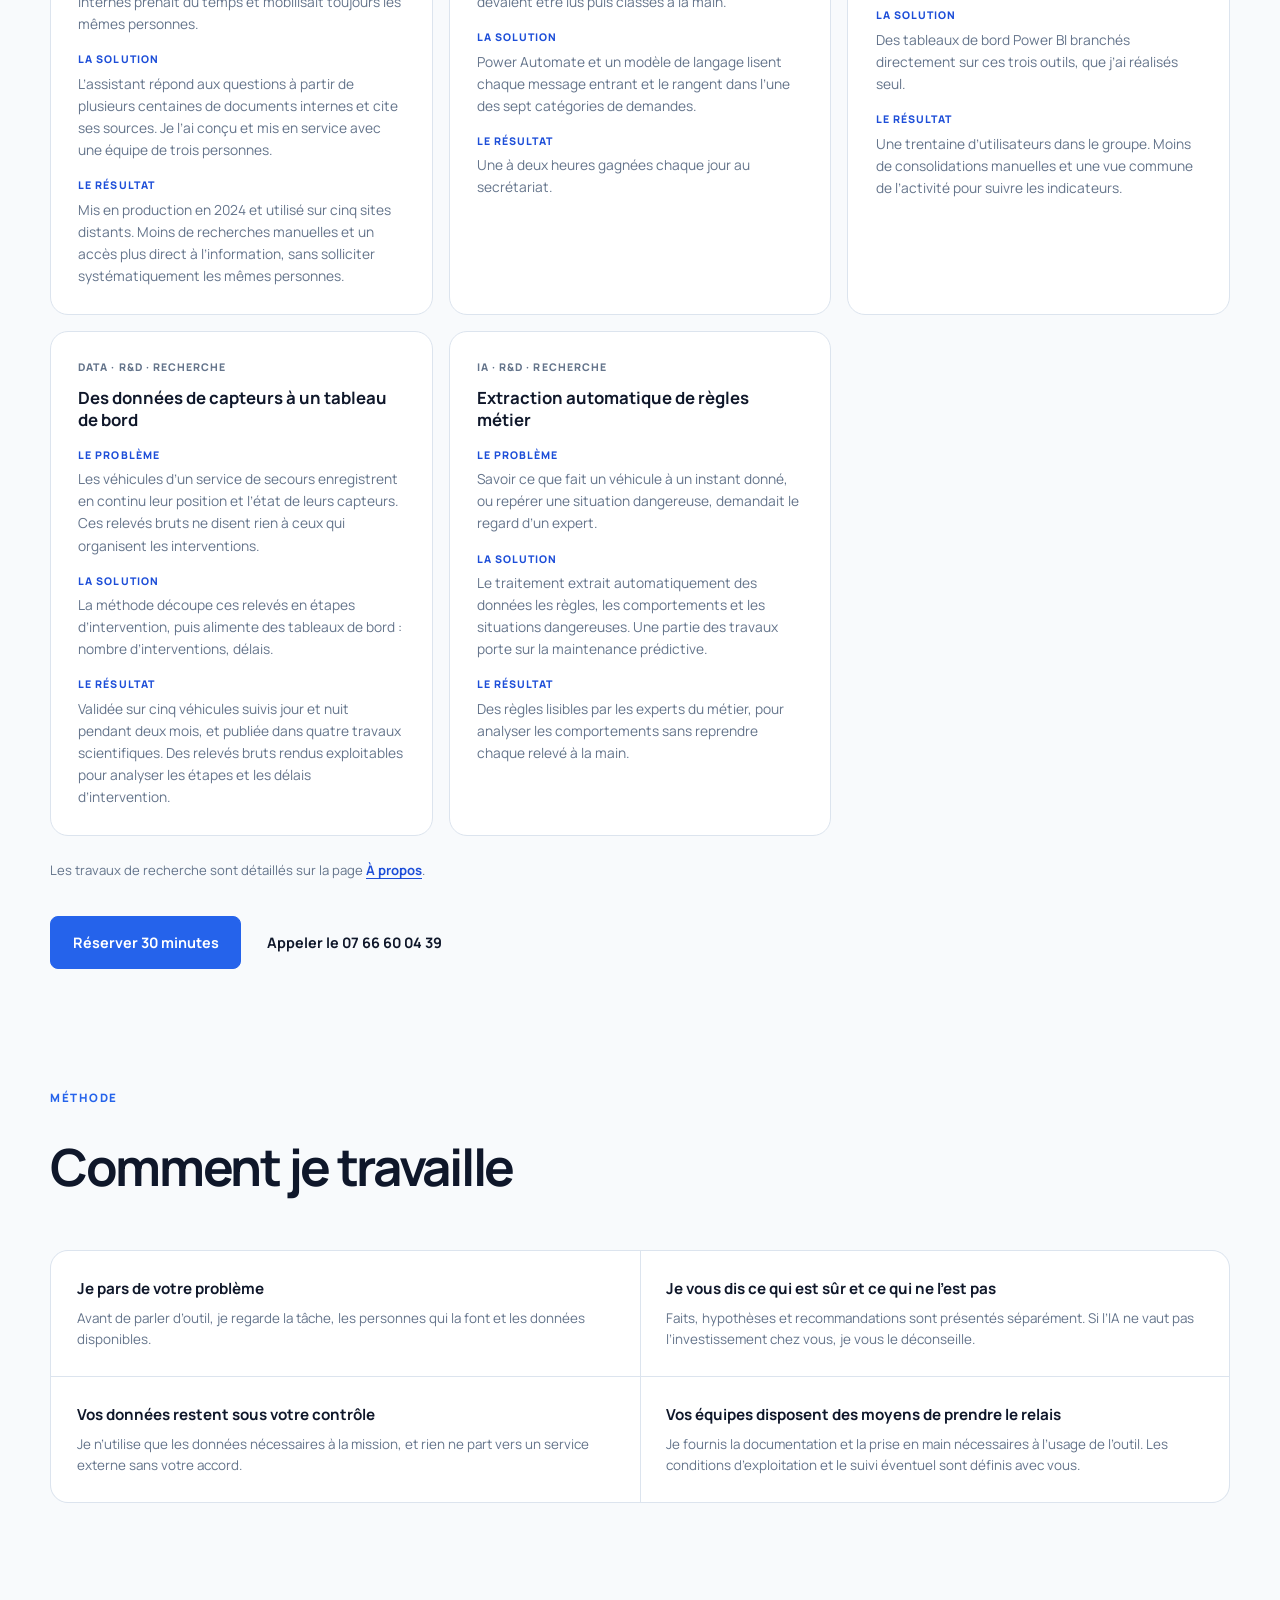
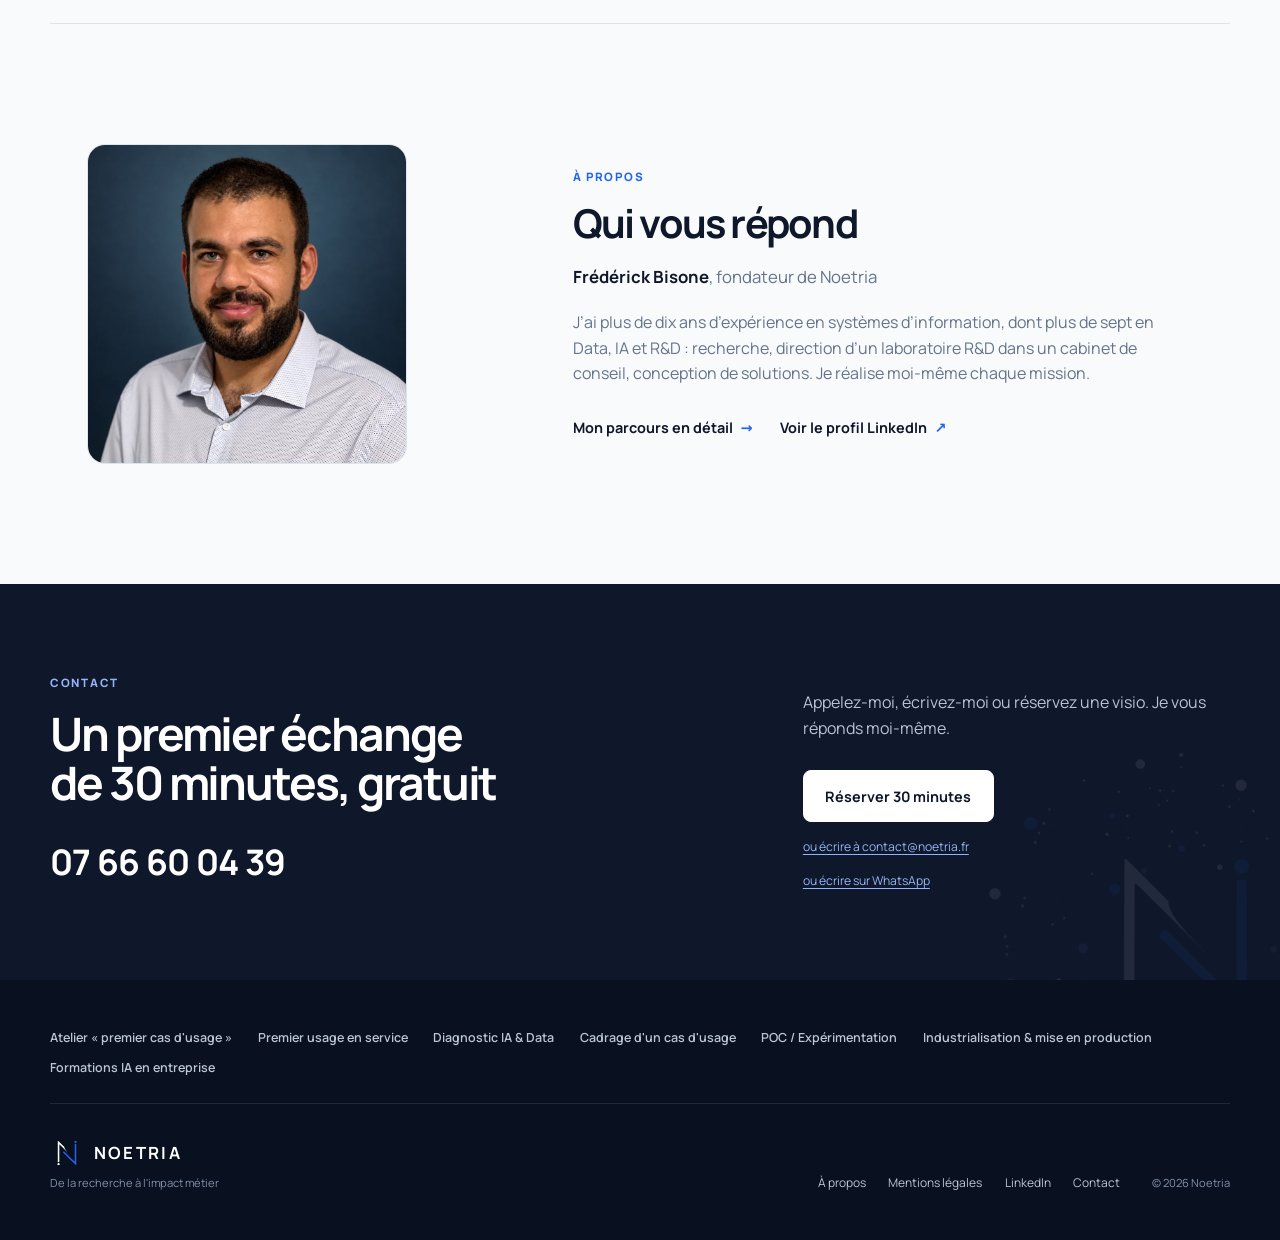
==== commit e6a1378d: "Clarifie les offres, les bénéfices métier et le référencement local" ====
--- a/index.html
+++ b/index.html
@@ -3,13 +3,13 @@
 <head>
   <meta charset="UTF-8">
   <meta name="viewport" content="width=device-width, initial-scale=1.0">
-  <title>Conseil en IA et Data pour entreprises et acteurs publics | Noetria</title>
-  <meta name="description" content="Noetria accompagne PME, ETI et acteurs publics dans leurs projets d'IA et de Data : atelier, mise en service, diagnostic, POC, industrialisation et formation.">
+  <title>Conseil IA & Data à Blois et en Centre-Val de Loire | Noetria</title>
+  <meta name="description" content="Depuis Blois, Noetria accompagne PME, ETI et acteurs publics en Centre-Val de Loire et partout en France : conseil IA & Data, automatisation, mise en service et formation.">
   <meta name="robots" content="index, follow">
   <link rel="canonical" href="https://noetria.fr/">
   <meta property="og:type" content="website">
   <meta property="og:site_name" content="Noetria">
-  <meta property="og:title" content="Conseil en IA et Data pour entreprises et acteurs publics | Noetria">
+  <meta property="og:title" content="Conseil IA & Data à Blois et en Centre-Val de Loire | Noetria">
   <meta property="og:description" content="Diagnostic, cadrage, expérimentation, industrialisation et formation : de la recherche à l'impact métier.">
   <meta property="og:url" content="https://noetria.fr/">
   <meta property="og:image" content="https://noetria.fr/assets/images/social/noetria_image-de-partage_1200x630.png">
@@ -19,7 +19,7 @@
   <meta property="og:image:alt" content="Logo Noetria, De la recherche à l'impact métier">
   <meta property="og:locale" content="fr_FR">
   <meta name="twitter:card" content="summary_large_image">
-  <meta name="twitter:title" content="Conseil en IA et Data pour entreprises et acteurs publics | Noetria">
+  <meta name="twitter:title" content="Conseil IA & Data à Blois et en Centre-Val de Loire | Noetria">
   <meta name="twitter:description" content="De la recherche à l'impact métier.">
   <meta name="twitter:image" content="https://noetria.fr/assets/images/social/noetria_image-de-partage_1200x630.png">
   <meta name="twitter:image:alt" content="Logo Noetria, De la recherche à l'impact métier">
@@ -31,7 +31,7 @@
   <meta name="theme-color" content="#0F172A">
   <link rel="preload" href="assets/fonts/manrope/manrope-latin-400-normal.woff2" as="font" type="font/woff2" crossorigin><link rel="preload" href="assets/fonts/manrope/manrope-latin-700-normal.woff2" as="font" type="font/woff2" crossorigin><link rel="stylesheet" href="assets/css/fonts.css"><link rel="stylesheet" href="assets/css/style.css">
   <script src="assets/js/navigation.js" defer></script>
-  <script type="application/ld+json">{"@context":"https://schema.org","@type":"Organization","@id":"https://noetria.fr/#organization","name":"Noetria","url":"https://noetria.fr/","logo":"https://noetria.fr/assets/images/logo/noetria_n-seul_pour-fond-clair_transparent_512x512.png","email":"contact@noetria.fr","telephone":"+33766600439","sameAs":["https://www.linkedin.com/company/noetria/"],"founder":{"@id":"https://noetria.fr/a-propos/#frederick-bisone"}}</script>
+  <script type="application/ld+json">{"@context":"https://schema.org","@type":"Organization","@id":"https://noetria.fr/#organization","name":"Noetria","url":"https://noetria.fr/","logo":"https://noetria.fr/assets/images/logo/noetria_n-seul_pour-fond-clair_transparent_512x512.png","email":"contact@noetria.fr","telephone":"+33766600439","sameAs":["https://www.linkedin.com/company/noetria/"],"founder":{"@id":"https://noetria.fr/a-propos/#frederick-bisone"},"address":{"@type":"PostalAddress","addressLocality":"Blois","addressRegion":"Centre-Val de Loire","addressCountry":"FR"},"areaServed":[{"@type":"AdministrativeArea","name":"Centre-Val de Loire"},{"@type":"Country","name":"France"}]}</script>
 </head>
 <body>
   <a class="skip-link" href="#contenu">Aller au contenu</a>
@@ -67,7 +67,7 @@
         <div class="hero__content">
           <p class="eyebrow">Intelligence artificielle · Data · R&amp;D</p>
           <h1>Savoir où l’IA vous fait gagner du temps, <span>et le vérifier avant d’investir.</span></h1>
-          <p class="hero__lead">Je m’appelle Frédérick Bisone, docteur en informatique et fondateur de Noetria. J’accompagne les PME, les ETI et les acteurs publics, du choix d’un premier usage jusqu’à sa mise en service, en IA comme en Data.</p>
+          <p class="hero__lead">Je m’appelle Frédérick Bisone, docteur en informatique et fondateur de Noetria. J’accompagne les PME, les ETI et les acteurs publics, du choix d’un premier usage jusqu’à sa mise en service, en IA comme en Data. Gagner du temps, fiabiliser vos données et mieux piloter votre activité.</p>
           <div class="hero__actions">
             <a class="button" href="rendez-vous/">Réserver 30 minutes</a>
             <a class="text-link" href="tel:+33766600439">Appeler le 07 66 60 04 39</a>
@@ -97,31 +97,26 @@
       <div class="section__intro">
         <p class="eyebrow">Interventions</p>
         <h2>Où en êtes-vous ?</h2>
-        <p>Chaque ligne mène à une intervention. Elles se commandent séparément.</p>
+        <p>Choisissez votre point de départ. Chaque intervention peut être réalisée séparément.</p>
       </div>
-      <ul class="entry-list entry-list--last" aria-label="Votre situation et l'intervention correspondante">
-        <li><a href="atelier-premier-cas-usage/"><span class="entry__situation">Vous ne savez pas par où commencer avec l’IA.</span><span class="entry__arrow" aria-hidden="true">→</span><strong>Atelier « premier cas d’usage »<span class="entry__meta">Une demi-journée</span></strong></a></li>
-        <li><a href="premier-usage-en-service/"><span class="entry__situation">Une tâche précise vous fait perdre des heures chaque semaine.</span><span class="entry__arrow" aria-hidden="true">→</span><strong>Premier usage en service<span class="entry__meta">3 à 6 semaines</span></strong></a></li>
-        <li><a href="diagnostic-ia-data/"><span class="entry__situation">Vous avez plusieurs idées et devez choisir où investir.</span><span class="entry__arrow" aria-hidden="true">→</span><strong>Diagnostic IA &amp; Data<span class="entry__meta">Environ deux semaines</span></strong></a></li>
-        <li><a href="cadrage-cas-usage-ia/"><span class="entry__situation">Vous avez une idée précise et voulez savoir si elle tient.</span><span class="entry__arrow" aria-hidden="true">→</span><strong>Cadrage d’un cas d’usage</strong></a></li>
-        <li><a href="poc-ia-data/"><span class="entry__situation">Vous voulez tester une approche avant d’engager un budget.</span><span class="entry__arrow" aria-hidden="true">→</span><strong>POC / Expérimentation</strong></a></li>
-        <li><a href="industrialisation-ia-data/"><span class="entry__situation">Vous avez un prototype ou un outil à mettre en service pour de bon.</span><span class="entry__arrow" aria-hidden="true">→</span><strong>Industrialisation &amp; mise en production</strong></a></li>
-        <li><a href="formation-ia-entreprise/"><span class="entry__situation">Vos équipes ou votre direction doivent être formées.</span><span class="entry__arrow" aria-hidden="true">→</span><strong>Formations IA en entreprise<span class="entry__meta">D’une demi-journée à deux jours</span></strong></a></li>
-      </ul>
+      <div class="offer-group" aria-labelledby="identifier-usage"><h3 id="identifier-usage">Identifier un usage utile</h3><p>Une tâche à explorer ou plusieurs pistes à départager.</p><ul class="entry-list entry-list--last"><li><a href="atelier-premier-cas-usage/"><span class="entry__situation">Vous ne savez pas par où commencer avec l’IA.</span><span class="entry__arrow" aria-hidden="true">→</span><strong>Atelier « premier cas d’usage »<span class="entry__meta">Une demi-journée</span></strong></a></li><li><a href="diagnostic-ia-data/"><span class="entry__situation">Vous avez plusieurs idées et devez choisir où investir.</span><span class="entry__arrow" aria-hidden="true">→</span><strong>Diagnostic IA &amp; Data<span class="entry__meta">Environ deux semaines</span></strong></a></li></ul></div>
+      <div class="offer-group" aria-labelledby="mettre-en-service"><h3 id="mettre-en-service">Mettre une tâche en service</h3><p>Un besoin précis, un périmètre limité et un outil utilisable par votre équipe.</p><ul class="entry-list entry-list--last"><li><a href="premier-usage-en-service/"><span class="entry__situation">Une tâche précise vous fait perdre des heures chaque semaine.</span><span class="entry__arrow" aria-hidden="true">→</span><strong>Premier usage en service<span class="entry__meta">3 à 6 semaines</span></strong></a></li></ul></div>
+      <div class="offer-group" aria-labelledby="structurer-projet"><h3 id="structurer-projet">Structurer un projet plus large</h3><p>Pour un cas à cadrer, une approche à valider ou une solution à déployer dans votre système d’information.</p><ul class="entry-list entry-list--last"><li><a href="cadrage-cas-usage-ia/"><span class="entry__situation">Vous avez une idée précise et voulez savoir si elle tient.</span><span class="entry__arrow" aria-hidden="true">→</span><strong>Cadrage d’un cas d’usage</strong></a></li><li><a href="poc-ia-data/"><span class="entry__situation">Vous voulez tester une approche avant d’engager un budget.</span><span class="entry__arrow" aria-hidden="true">→</span><strong>POC / Expérimentation</strong></a></li><li><a href="industrialisation-ia-data/"><span class="entry__situation">Vous avez un prototype ou un outil à mettre en service pour de bon.</span><span class="entry__arrow" aria-hidden="true">→</span><strong>Industrialisation &amp; mise en production</strong></a></li></ul></div>
+      <div class="offer-group" aria-labelledby="former-equipes"><h3 id="former-equipes">Former vos équipes</h3><p>Une intervention indépendante, ou un accompagnement de votre projet.</p><ul class="entry-list entry-list--last"><li><a href="formation-ia-entreprise/"><span class="entry__situation">Vos équipes ou votre direction doivent être formées.</span><span class="entry__arrow" aria-hidden="true">→</span><strong>Formations IA en entreprise<span class="entry__meta">D’une demi-journée à deux jours</span></strong></a></li></ul></div>
     </section>
 
     <section class="section" id="realisations">
       <div class="section__intro">
         <p class="eyebrow">Réalisations</p>
         <h2>Ce que j’ai déjà construit</h2>
-        <p>Des travaux menés en entreprise et en recherche.</p>
+        <p>Des réalisations de Frédérick Bisone, menées en entreprise et en recherche, notamment avant la création de Noetria.</p>
       </div>
       <div class="work-grid">
-        <article class="work-card"><p class="work-card__tag">IA générative · En entreprise, 2024</p><h3>Assistant de recherche documentaire</h3><dl><dt>Le problème</dt><dd>Dans un groupe réparti sur plusieurs sites, retrouver une information dans les documents internes prenait du temps et mobilisait toujours les mêmes personnes.</dd><dt>La solution</dt><dd>L’assistant répond aux questions à partir de plusieurs centaines de documents internes et cite ses sources. Je l’ai conçu et mis en service avec une équipe de trois personnes.</dd><dt>Le résultat</dt><dd>Mis en production en 2024 et utilisé sur cinq sites distants.</dd></dl></article>
+        <article class="work-card"><p class="work-card__tag">IA générative · En entreprise, 2024</p><h3>Assistant de recherche documentaire</h3><dl><dt>Le problème</dt><dd>Dans un groupe réparti sur plusieurs sites, retrouver une information dans les documents internes prenait du temps et mobilisait toujours les mêmes personnes.</dd><dt>La solution</dt><dd>L’assistant répond aux questions à partir de plusieurs centaines de documents internes et cite ses sources. Je l’ai conçu et mis en service avec une équipe de trois personnes.</dd><dt>Le résultat</dt><dd>Mis en production en 2024 et utilisé sur cinq sites distants. Moins de recherches manuelles et un accès plus direct à l’information, sans solliciter systématiquement les mêmes personnes.</dd></dl></article>
         <article class="work-card"><p class="work-card__tag">Automatisation · IA · Petite structure</p><h3>Tri automatique des demandes reçues par e-mail</h3><dl><dt>Le problème</dt><dd>Une quarantaine d’e-mails arrivaient chaque jour et devaient être lus puis classés à la main.</dd><dt>La solution</dt><dd>Power Automate et un modèle de langage lisent chaque message entrant et le rangent dans l’une des sept catégories de demandes.</dd><dt>Le résultat</dt><dd>Une à deux heures gagnées chaque jour au secrétariat.</dd></dl></article>
-        <article class="work-card"><p class="work-card__tag">Data · En entreprise</p><h3>Pilotage de l’activité d’un groupe</h3><dl><dt>Le problème</dt><dd>Les chiffres de l’activité étaient répartis entre trois outils : la comptabilité, le CRM et le logiciel RH.</dd><dt>La solution</dt><dd>Des tableaux de bord Power BI branchés directement sur ces trois outils, que j’ai réalisés seul.</dd><dt>Le résultat</dt><dd>Une trentaine d’utilisateurs dans le groupe.</dd></dl></article>
-        <article class="work-card"><p class="work-card__tag">Data · R&amp;D · Recherche</p><h3>Des données de capteurs à un tableau de bord</h3><dl><dt>Le problème</dt><dd>Les véhicules d’un service de secours enregistrent en continu leur position et l’état de leurs capteurs. Ces relevés bruts ne disent rien à ceux qui organisent les interventions.</dd><dt>La solution</dt><dd>La méthode découpe ces relevés en étapes d’intervention, puis alimente des tableaux de bord : nombre d’interventions, délais.</dd><dt>Le résultat</dt><dd>Validée sur cinq véhicules suivis jour et nuit pendant deux mois, et publiée dans quatre travaux scientifiques.</dd></dl></article>
-        <article class="work-card"><p class="work-card__tag">IA · R&amp;D · Recherche</p><h3>Extraction automatique de règles métier</h3><dl><dt>Le problème</dt><dd>Savoir ce que fait un véhicule à un instant donné, ou repérer une situation dangereuse, demandait le regard d’un expert.</dd><dt>La solution</dt><dd>Le traitement extrait automatiquement des données les règles, les comportements et les situations dangereuses. Une partie des travaux porte sur la maintenance prédictive.</dd><dt>Le résultat</dt><dd>Des règles lisibles par les experts du métier.</dd></dl></article>
+        <article class="work-card"><p class="work-card__tag">Data · En entreprise</p><h3>Pilotage de l’activité d’un groupe</h3><dl><dt>Le problème</dt><dd>Les chiffres de l’activité étaient répartis entre trois outils : la comptabilité, le CRM et le logiciel RH.</dd><dt>La solution</dt><dd>Des tableaux de bord Power BI branchés directement sur ces trois outils, que j’ai réalisés seul.</dd><dt>Le résultat</dt><dd>Une trentaine d’utilisateurs dans le groupe. Moins de consolidations manuelles et une vue commune de l’activité pour suivre les indicateurs.</dd></dl></article>
+        <article class="work-card"><p class="work-card__tag">Data · R&amp;D · Recherche</p><h3>Des données de capteurs à un tableau de bord</h3><dl><dt>Le problème</dt><dd>Les véhicules d’un service de secours enregistrent en continu leur position et l’état de leurs capteurs. Ces relevés bruts ne disent rien à ceux qui organisent les interventions.</dd><dt>La solution</dt><dd>La méthode découpe ces relevés en étapes d’intervention, puis alimente des tableaux de bord : nombre d’interventions, délais.</dd><dt>Le résultat</dt><dd>Validée sur cinq véhicules suivis jour et nuit pendant deux mois, et publiée dans quatre travaux scientifiques. Des relevés bruts rendus exploitables pour analyser les étapes et les délais d’intervention.</dd></dl></article>
+        <article class="work-card"><p class="work-card__tag">IA · R&amp;D · Recherche</p><h3>Extraction automatique de règles métier</h3><dl><dt>Le problème</dt><dd>Savoir ce que fait un véhicule à un instant donné, ou repérer une situation dangereuse, demandait le regard d’un expert.</dd><dt>La solution</dt><dd>Le traitement extrait automatiquement des données les règles, les comportements et les situations dangereuses. Une partie des travaux porte sur la maintenance prédictive.</dd><dt>Le résultat</dt><dd>Des règles lisibles par les experts du métier, pour analyser les comportements sans reprendre chaque relevé à la main.</dd></dl></article>
       </div>
       <p class="trust-note">Les travaux de recherche sont détaillés sur la page <a href="a-propos/">À propos</a>.</p>
       <div class="hero__actions section-cta">
@@ -139,7 +134,7 @@
         <div><strong>Je pars de votre problème</strong><p>Avant de parler d’outil, je regarde la tâche, les personnes qui la font et les données disponibles.</p></div>
         <div><strong>Je vous dis ce qui est sûr et ce qui ne l’est pas</strong><p>Faits, hypothèses et recommandations sont présentés séparément. Si l’IA ne vaut pas l’investissement chez vous, je vous le déconseille.</p></div>
         <div><strong>Vos données restent sous votre contrôle</strong><p>Je n’utilise que les données nécessaires à la mission, et rien ne part vers un service externe sans votre accord.</p></div>
-        <div><strong>À la fin, vos équipes sont autonomes</strong><p>Je documente et je transmets, pour que l’outil tourne sans moi.</p></div>
+        <div><strong>Vos équipes disposent des moyens de prendre le relais</strong><p>Je fournis la documentation et la prise en main nécessaires à l’usage de l’outil. Les conditions d’exploitation et le suivi éventuel sont définis avec vous.</p></div>
       </div>
     </section>
 
--- a/assets/css/style.css
+++ b/assets/css/style.css
@@ -231,3 +231,8 @@
 .audience-grid{margin-bottom:3rem}.audience-grid .offer-card{min-height:0}.audience-grid .offer-card h3{margin-top:1rem}.audience-grid .offer-card a{color:var(--blue-dark);font-weight:700;text-underline-offset:3px}.cta__action>a[href^="tel:"]{margin-top:.5rem;color:#93b4f8;font-size:.76rem;text-underline-offset:3px}.trust-note a{color:var(--blue-dark);font-weight:700;text-underline-offset:3px}.booking__phone{margin-top:22px;color:var(--navy);font-size:.95rem}.booking__phone a{color:var(--blue-dark);font-weight:700;text-underline-offset:3px}
 .hero--simple .hero__grid{grid-template-columns:1fr}.hero--simple .hero__content h1{max-width:980px;font-size:clamp(2.3rem,4.6vw,4rem);letter-spacing:-.04em;line-height:1.06}.hero--simple .hero__lead{max-width:760px}.hero__geo{margin-top:1.6rem;color:var(--slate);font-size:.88rem}.hero.hero--simple{padding-bottom:32px}.entry-list--last{margin-bottom:0}.work-grid{display:grid;grid-template-columns:repeat(3,1fr);gap:1rem}.work-card{padding:1.7rem;border:1px solid var(--line);border-radius:var(--radius);background:#fff}.work-card__tag{margin-bottom:.7rem;color:var(--slate);font-size:.66rem;font-weight:800;letter-spacing:.1em;text-transform:uppercase}.work-card h3{font-size:1.05rem;line-height:1.3}.work-card dl{margin:1rem 0 0}.work-card dt{margin-top:1rem;color:var(--blue-dark);font-size:.66rem;font-weight:800;letter-spacing:.1em;text-transform:uppercase}.work-card dd{margin:.3rem 0 0;color:var(--slate);font-size:.86rem;line-height:1.6}.trust-grid--four{grid-template-columns:repeat(2,1fr)}.founder__portrait{display:grid;place-items:center}.founder__portrait .about-portrait{width:min(100%,320px)}.cta--mark{position:relative;overflow:hidden}.cta--mark>*{position:relative;z-index:1}.cta--mark::after{position:absolute;z-index:0;right:-140px;bottom:-190px;width:460px;height:460px;background:url(../images/logo/noetria_symbole-reseau_pour-fond-sombre_transparent.png) center/contain no-repeat;opacity:.08;content:"";pointer-events:none}.cta .cta__phone{display:inline-block;margin-top:1.6rem;color:#fff;font-size:clamp(1.6rem,3vw,2.2rem);font-weight:700;letter-spacing:-.02em;text-decoration:none}.cta__action>a[href^="https://wa.me"]{margin-top:.9rem;color:#93b4f8;font-size:.76rem;text-underline-offset:3px}.cta__action>a[href^="mailto:"]{color:#93b4f8;font-size:.76rem;text-underline-offset:3px}@media(max-width:900px){.work-grid{grid-template-columns:repeat(2,1fr)}}@media(max-width:640px){.work-grid,.trust-grid--four{grid-template-columns:1fr}}
 .entry__meta{display:block;margin-top:.15rem;color:var(--slate);font-size:.76rem;font-weight:500}.section__intro--solo{grid-template-columns:1fr}.section-cta{margin-top:2.2rem}.site-header__call{display:none}@media(max-width:900px){.site-header__call{display:inline-flex;align-items:center;min-height:40px;margin-left:auto;padding:.5rem .9rem;border-radius:8px;color:#fff;background:var(--blue);font-size:.8rem;font-weight:700;text-decoration:none}.site-header__call+.mobile-menu{margin-left:0}}@media(max-width:640px){.footer__offers{flex-direction:column;gap:.7rem}.founder__content .text-link+.text-link{margin-left:0}.founder__content .text-link{display:flex}}
+
+/* Regroupement des interventions par besoin */
+.offer-group+.offer-group{margin-top:2.5rem}
+.offer-group>h3{font-size:1.25rem;line-height:1.3;letter-spacing:-.02em}
+.offer-group>p{max-width:760px;margin:.5rem 0 1.2rem;color:var(--slate);font-size:.95rem;line-height:1.6}
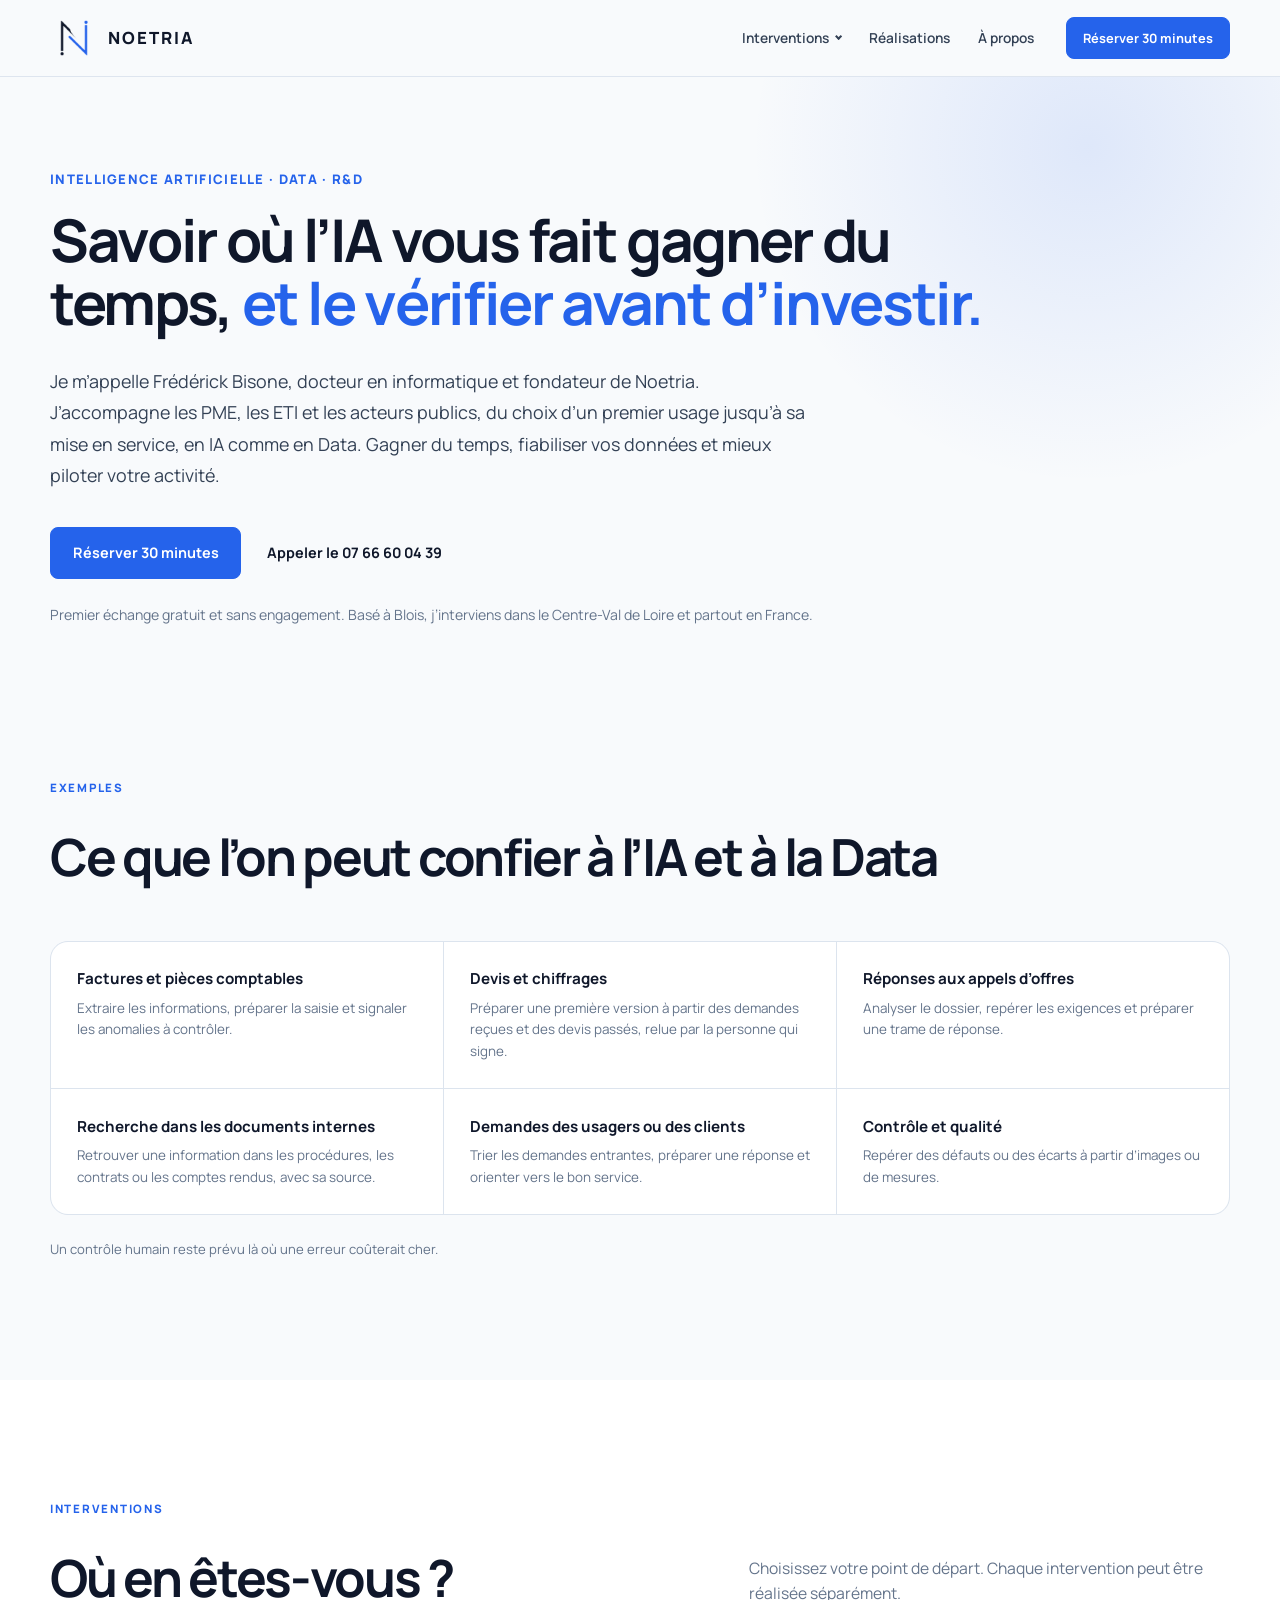
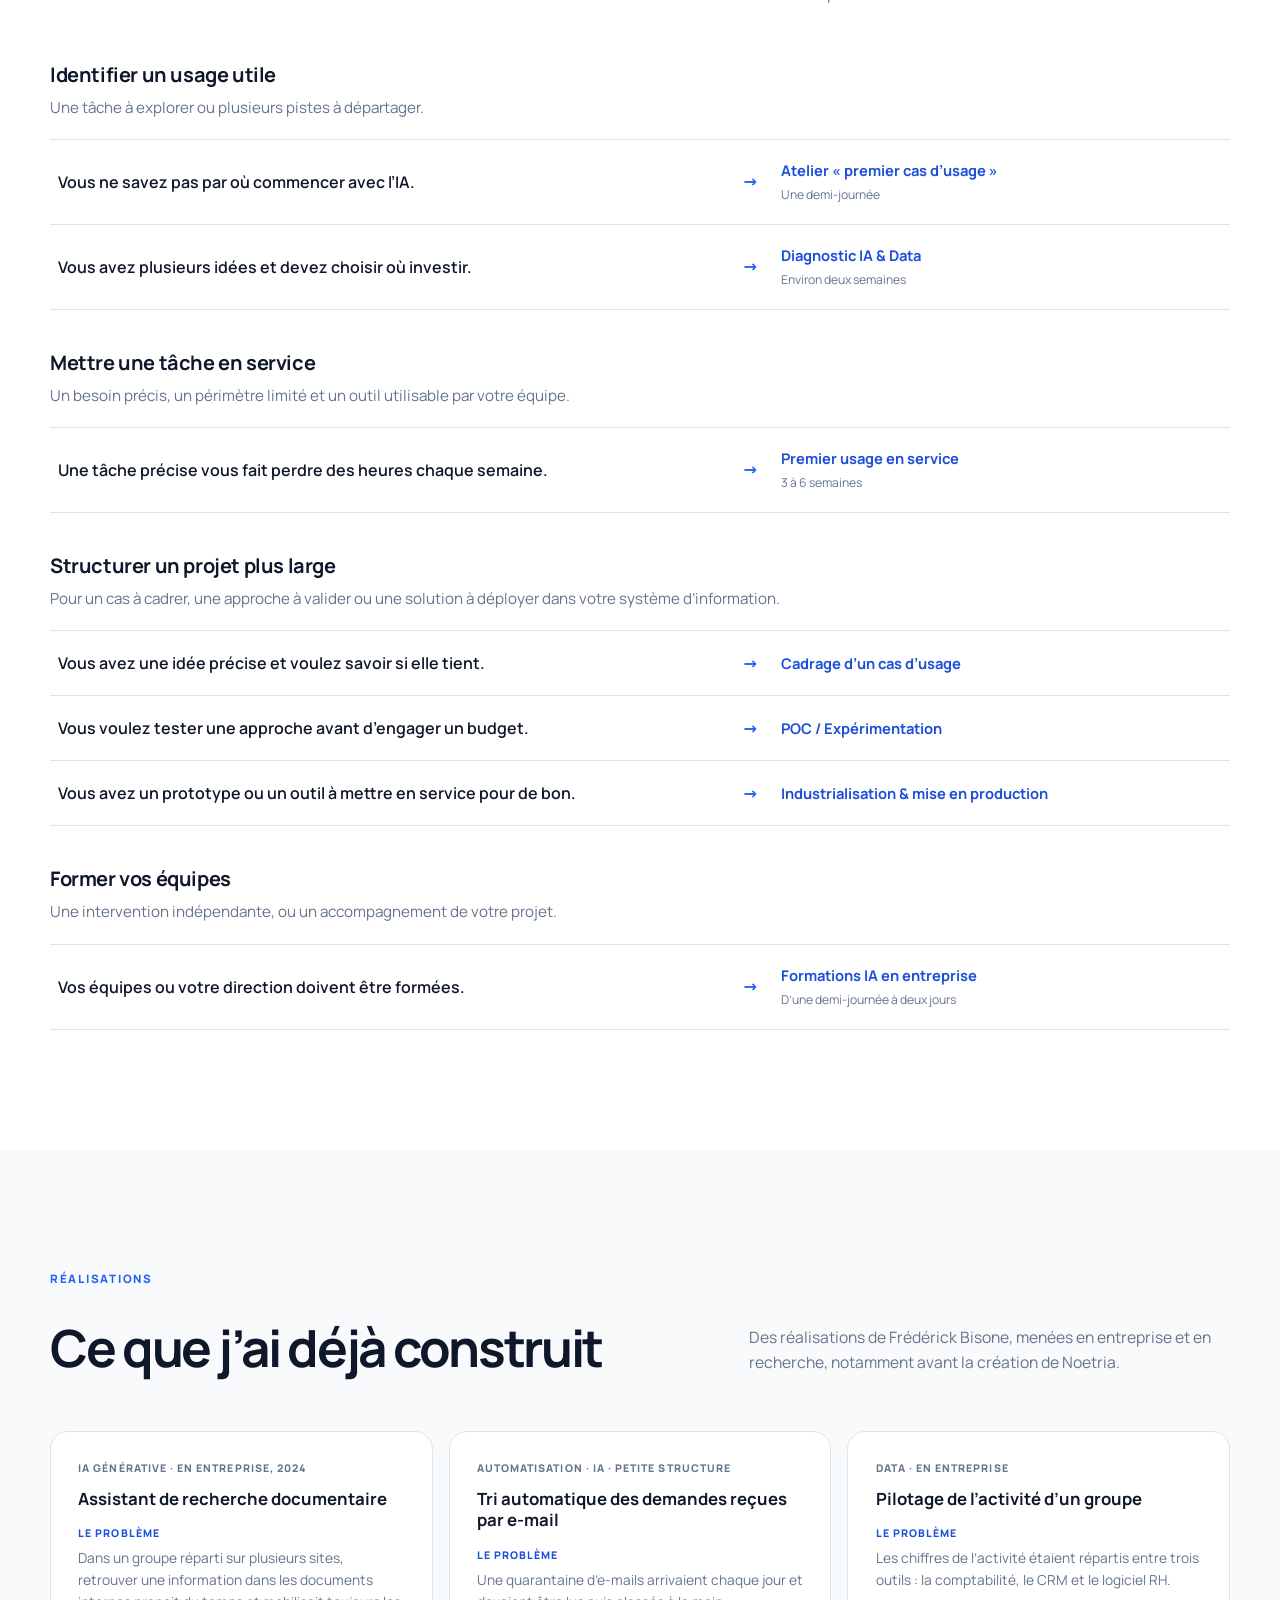
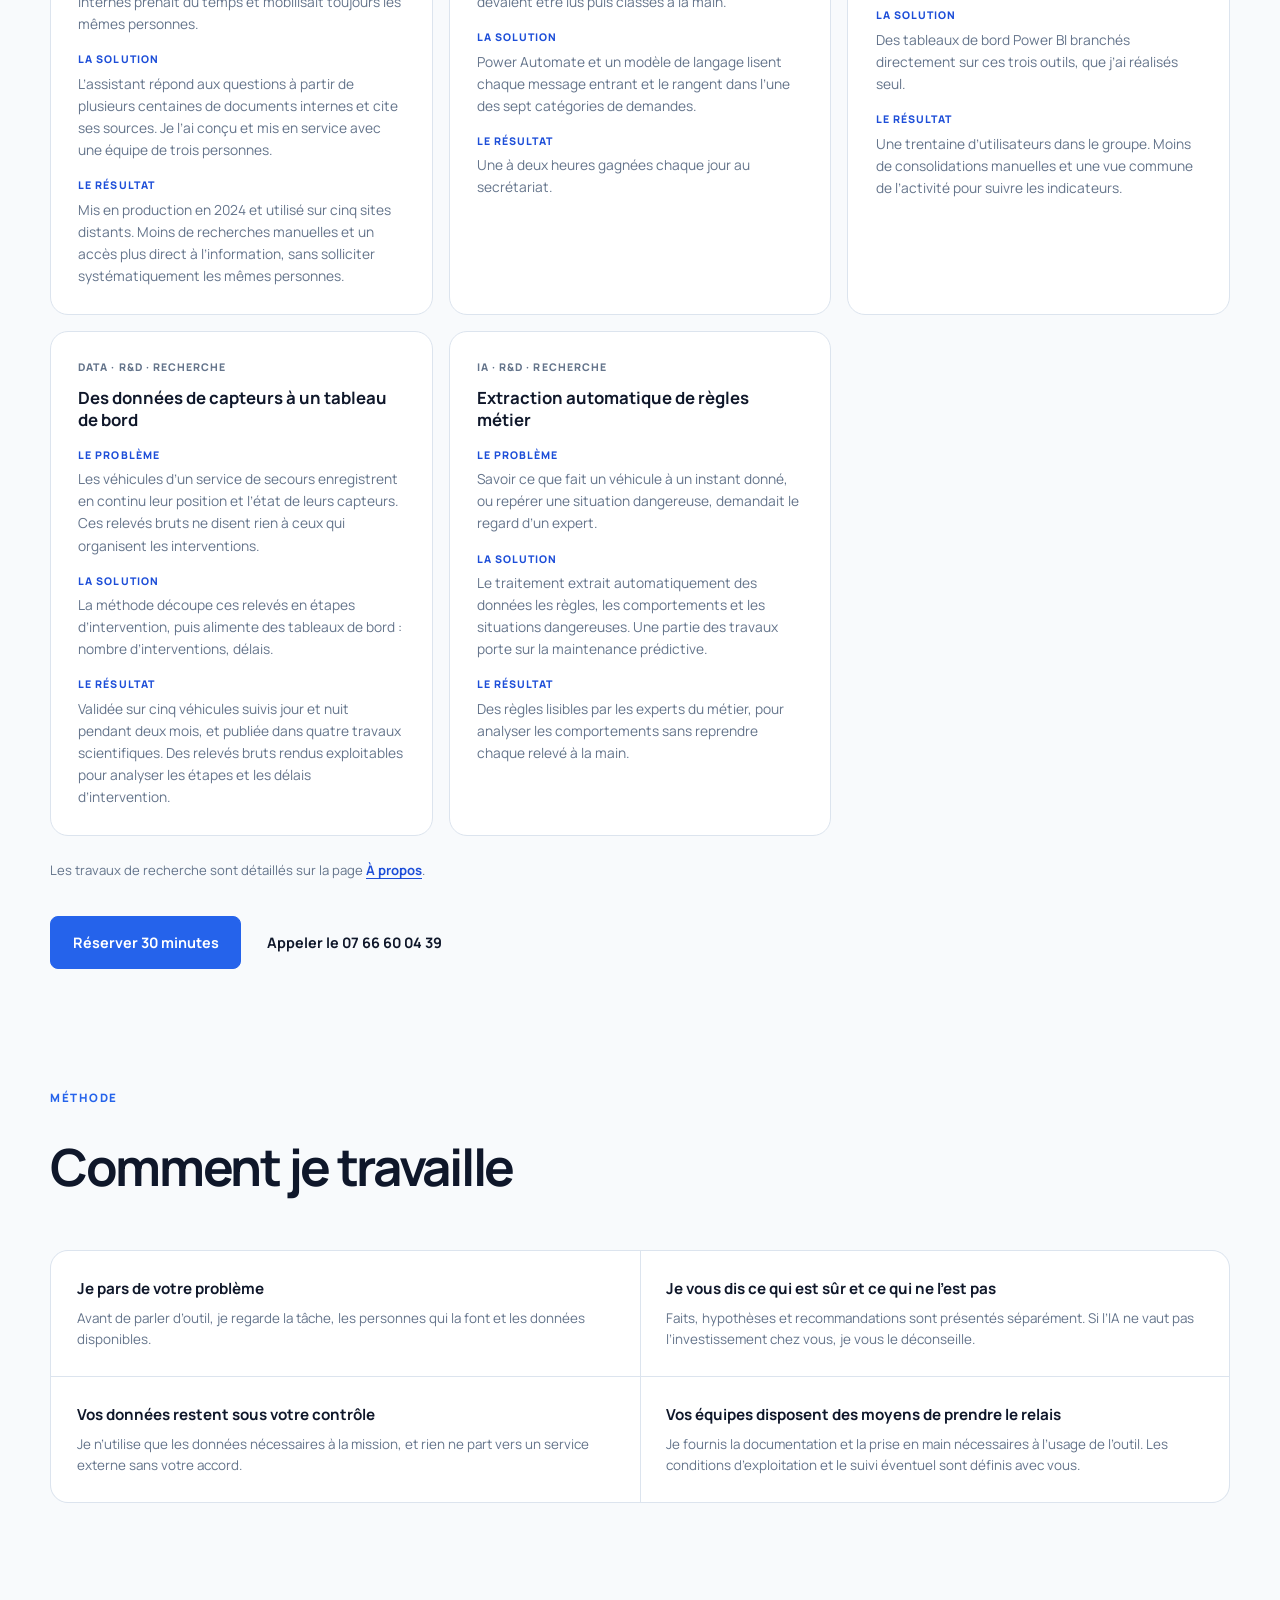
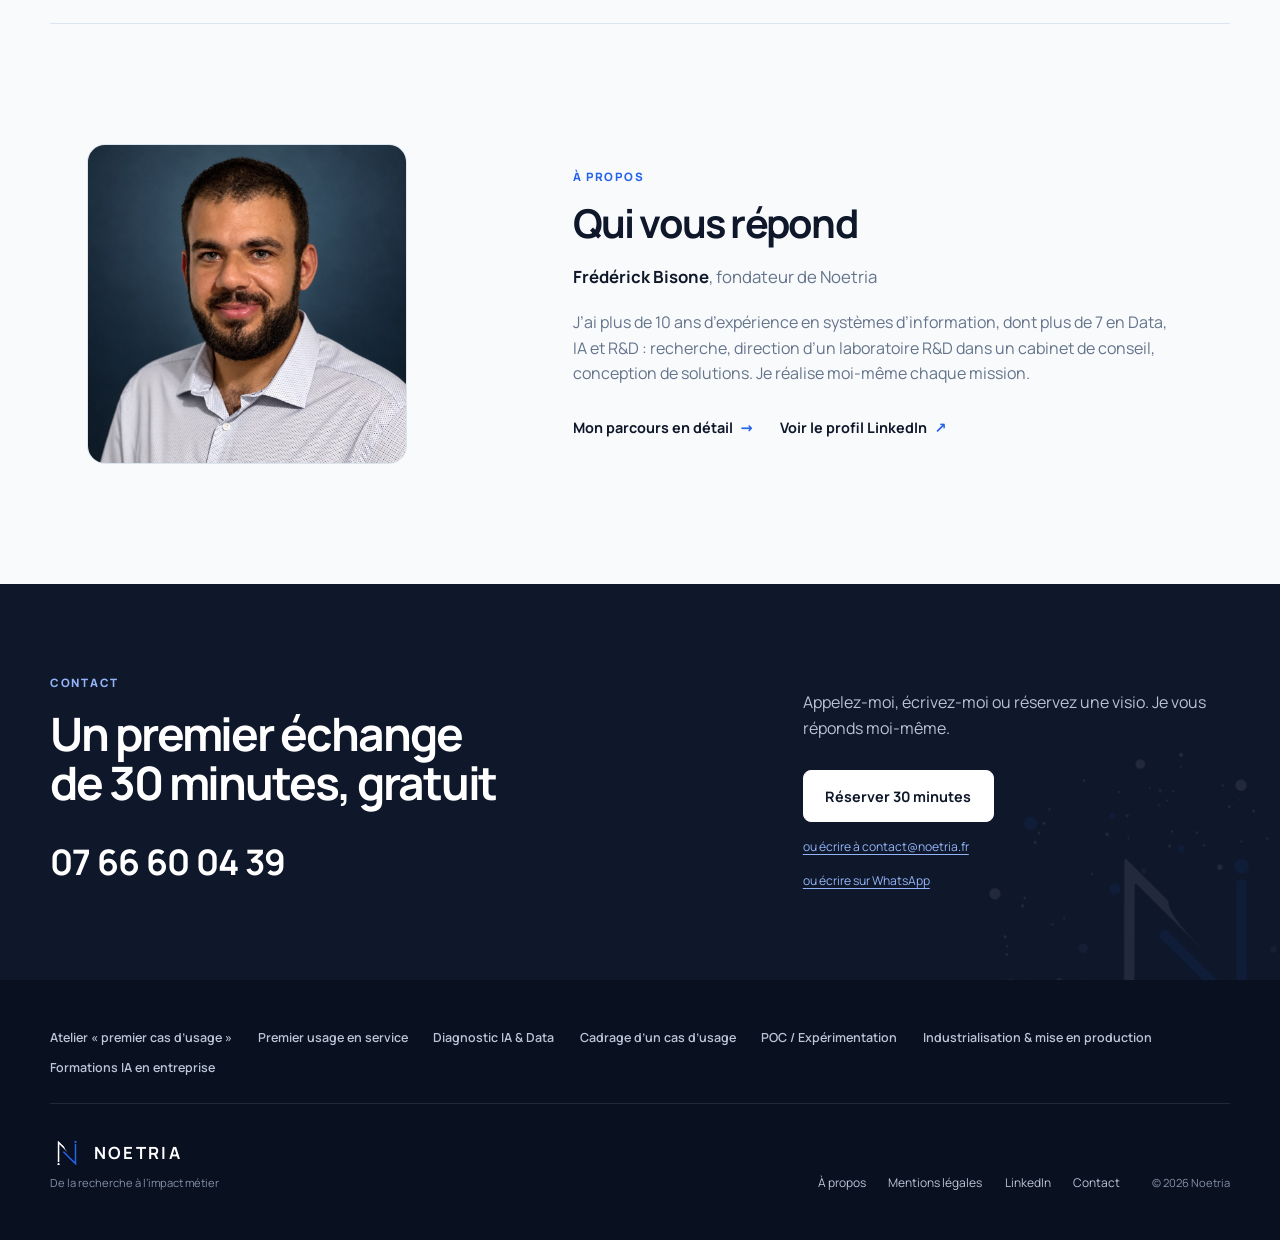
==== commit 151822d4: "Unifie la voix, les boutons et la typographie sur toutes les pages" ====
--- a/index.html
+++ b/index.html
@@ -3,13 +3,13 @@
 <head>
   <meta charset="UTF-8">
   <meta name="viewport" content="width=device-width, initial-scale=1.0">
-  <title>Conseil IA & Data à Blois et en Centre-Val de Loire | Noetria</title>
-  <meta name="description" content="Depuis Blois, Noetria accompagne PME, ETI et acteurs publics en Centre-Val de Loire et partout en France : conseil IA & Data, automatisation, mise en service et formation.">
+  <title>Conseil IA &amp; Data à Blois et en Centre-Val de Loire | Noetria</title>
+  <meta name="description" content="Depuis Blois, Noetria accompagne PME, ETI et acteurs publics en Centre-Val de Loire et partout en France : conseil IA &amp; Data, automatisation, mise en service et formation.">
   <meta name="robots" content="index, follow">
   <link rel="canonical" href="https://noetria.fr/">
   <meta property="og:type" content="website">
   <meta property="og:site_name" content="Noetria">
-  <meta property="og:title" content="Conseil IA & Data à Blois et en Centre-Val de Loire | Noetria">
+  <meta property="og:title" content="Conseil IA &amp; Data à Blois et en Centre-Val de Loire | Noetria">
   <meta property="og:description" content="Diagnostic, cadrage, expérimentation, industrialisation et formation : de la recherche à l'impact métier.">
   <meta property="og:url" content="https://noetria.fr/">
   <meta property="og:image" content="https://noetria.fr/assets/images/social/noetria_image-de-partage_1200x630.png">
@@ -19,7 +19,7 @@
   <meta property="og:image:alt" content="Logo Noetria, De la recherche à l'impact métier">
   <meta property="og:locale" content="fr_FR">
   <meta name="twitter:card" content="summary_large_image">
-  <meta name="twitter:title" content="Conseil IA & Data à Blois et en Centre-Val de Loire | Noetria">
+  <meta name="twitter:title" content="Conseil IA &amp; Data à Blois et en Centre-Val de Loire | Noetria">
   <meta name="twitter:description" content="De la recherche à l'impact métier.">
   <meta name="twitter:image" content="https://noetria.fr/assets/images/social/noetria_image-de-partage_1200x630.png">
   <meta name="twitter:image:alt" content="Logo Noetria, De la recherche à l'impact métier">
@@ -44,7 +44,7 @@
       <nav class="site-nav" aria-label="Navigation principale">
         <details class="nav-menu">
           <summary>Interventions</summary>
-          <ul><li><a href="atelier-premier-cas-usage/">Atelier « premier cas d'usage »</a></li><li><a href="premier-usage-en-service/">Premier usage en service</a></li><li><a href="diagnostic-ia-data/">Diagnostic IA & Data</a></li><li><a href="cadrage-cas-usage-ia/">Cadrage d'un cas d'usage</a></li><li><a href="poc-ia-data/">POC / Expérimentation</a></li><li><a href="industrialisation-ia-data/">Industrialisation & mise en production</a></li><li><a href="formation-ia-entreprise/">Formations IA en entreprise</a></li></ul>
+          <ul><li><a href="atelier-premier-cas-usage/">Atelier « premier cas d’usage »</a></li><li><a href="premier-usage-en-service/">Premier usage en service</a></li><li><a href="diagnostic-ia-data/">Diagnostic IA &amp; Data</a></li><li><a href="cadrage-cas-usage-ia/">Cadrage d’un cas d’usage</a></li><li><a href="poc-ia-data/">POC / Expérimentation</a></li><li><a href="industrialisation-ia-data/">Industrialisation &amp; mise en production</a></li><li><a href="formation-ia-entreprise/">Formations IA en entreprise</a></li></ul>
         </details>
         <a href="#realisations">Réalisations</a><a href="a-propos/">À propos</a>
       </nav>
@@ -54,7 +54,7 @@
         <summary>Menu</summary>
         <nav class="mobile-menu__panel" aria-label="Navigation mobile">
           <p class="mobile-menu__label">Interventions</p>
-          <ul><li><a href="atelier-premier-cas-usage/">Atelier « premier cas d'usage »</a></li><li><a href="premier-usage-en-service/">Premier usage en service</a></li><li><a href="diagnostic-ia-data/">Diagnostic IA & Data</a></li><li><a href="cadrage-cas-usage-ia/">Cadrage d'un cas d'usage</a></li><li><a href="poc-ia-data/">POC / Expérimentation</a></li><li><a href="industrialisation-ia-data/">Industrialisation & mise en production</a></li><li><a href="formation-ia-entreprise/">Formations IA en entreprise</a></li></ul>
+          <ul><li><a href="atelier-premier-cas-usage/">Atelier « premier cas d’usage »</a></li><li><a href="premier-usage-en-service/">Premier usage en service</a></li><li><a href="diagnostic-ia-data/">Diagnostic IA &amp; Data</a></li><li><a href="cadrage-cas-usage-ia/">Cadrage d’un cas d’usage</a></li><li><a href="poc-ia-data/">POC / Expérimentation</a></li><li><a href="industrialisation-ia-data/">Industrialisation &amp; mise en production</a></li><li><a href="formation-ia-entreprise/">Formations IA en entreprise</a></li></ul>
           <ul class="mobile-menu__secondary"><li><a href="#realisations">Réalisations</a></li><li><a href="a-propos/">À propos</a></li><li><a href="rendez-vous/">Réserver 30 minutes</a></li></ul>
         </nav>
       </details>
@@ -144,7 +144,7 @@
         <p class="eyebrow">À propos</p>
         <h2>Qui vous répond</h2>
         <p class="founder__name"><strong>Frédérick Bisone</strong>, fondateur de Noetria</p>
-        <p>J’ai plus de dix ans d’expérience en systèmes d’information, dont plus de sept en Data, IA et R&amp;D : recherche, direction d’un laboratoire R&amp;D dans un cabinet de conseil, conception de solutions. Je réalise moi-même chaque mission.</p>
+        <p>J’ai plus de 10 ans d’expérience en systèmes d’information, dont plus de 7 en Data, IA et R&amp;D : recherche, direction d’un laboratoire R&amp;D dans un cabinet de conseil, conception de solutions. Je réalise moi-même chaque mission.</p>
         <a class="text-link" href="a-propos/">Mon parcours en détail <span aria-hidden="true">→</span></a> <a class="text-link" href="https://www.linkedin.com/in/frederickbisone/" target="_blank" rel="noopener noreferrer">Voir le profil LinkedIn <span aria-hidden="true">↗</span></a>
       </div>
     </section>
@@ -156,8 +156,8 @@
   </main>
 
   <footer class="footer">
-    <nav class="footer__offers" aria-label="Interventions"><a href="atelier-premier-cas-usage/">Atelier « premier cas d'usage »</a><a href="premier-usage-en-service/">Premier usage en service</a><a href="diagnostic-ia-data/">Diagnostic IA & Data</a><a href="cadrage-cas-usage-ia/">Cadrage d'un cas d'usage</a><a href="poc-ia-data/">POC / Expérimentation</a><a href="industrialisation-ia-data/">Industrialisation & mise en production</a><a href="formation-ia-entreprise/">Formations IA en entreprise</a></nav>
-    <div class="footer__brand"><div class="footer__logo"><img src="assets/images/logo/noetria_n-seul_pour-fond-sombre_transparent_512x512.png" alt="" width="34" height="34"><strong>Noetria</strong></div><span>De la recherche à l'impact métier</span></div>
+    <nav class="footer__offers" aria-label="Interventions"><a href="atelier-premier-cas-usage/">Atelier « premier cas d’usage »</a><a href="premier-usage-en-service/">Premier usage en service</a><a href="diagnostic-ia-data/">Diagnostic IA &amp; Data</a><a href="cadrage-cas-usage-ia/">Cadrage d’un cas d’usage</a><a href="poc-ia-data/">POC / Expérimentation</a><a href="industrialisation-ia-data/">Industrialisation &amp; mise en production</a><a href="formation-ia-entreprise/">Formations IA en entreprise</a></nav>
+    <div class="footer__brand"><div class="footer__logo"><img src="assets/images/logo/noetria_n-seul_pour-fond-sombre_transparent_512x512.png" alt="" width="34" height="34"><strong>Noetria</strong></div><span>De la recherche à l’impact métier</span></div>
     <nav class="footer__links" aria-label="Liens de pied de page"><a href="a-propos/">À propos</a><a href="mentions-legales.html">Mentions légales</a><a href="https://www.linkedin.com/company/noetria/" target="_blank" rel="noopener noreferrer">LinkedIn</a><a href="mailto:contact@noetria.fr">Contact</a></nav>
     <span class="footer__copyright">© 2026 Noetria</span>
   </footer>
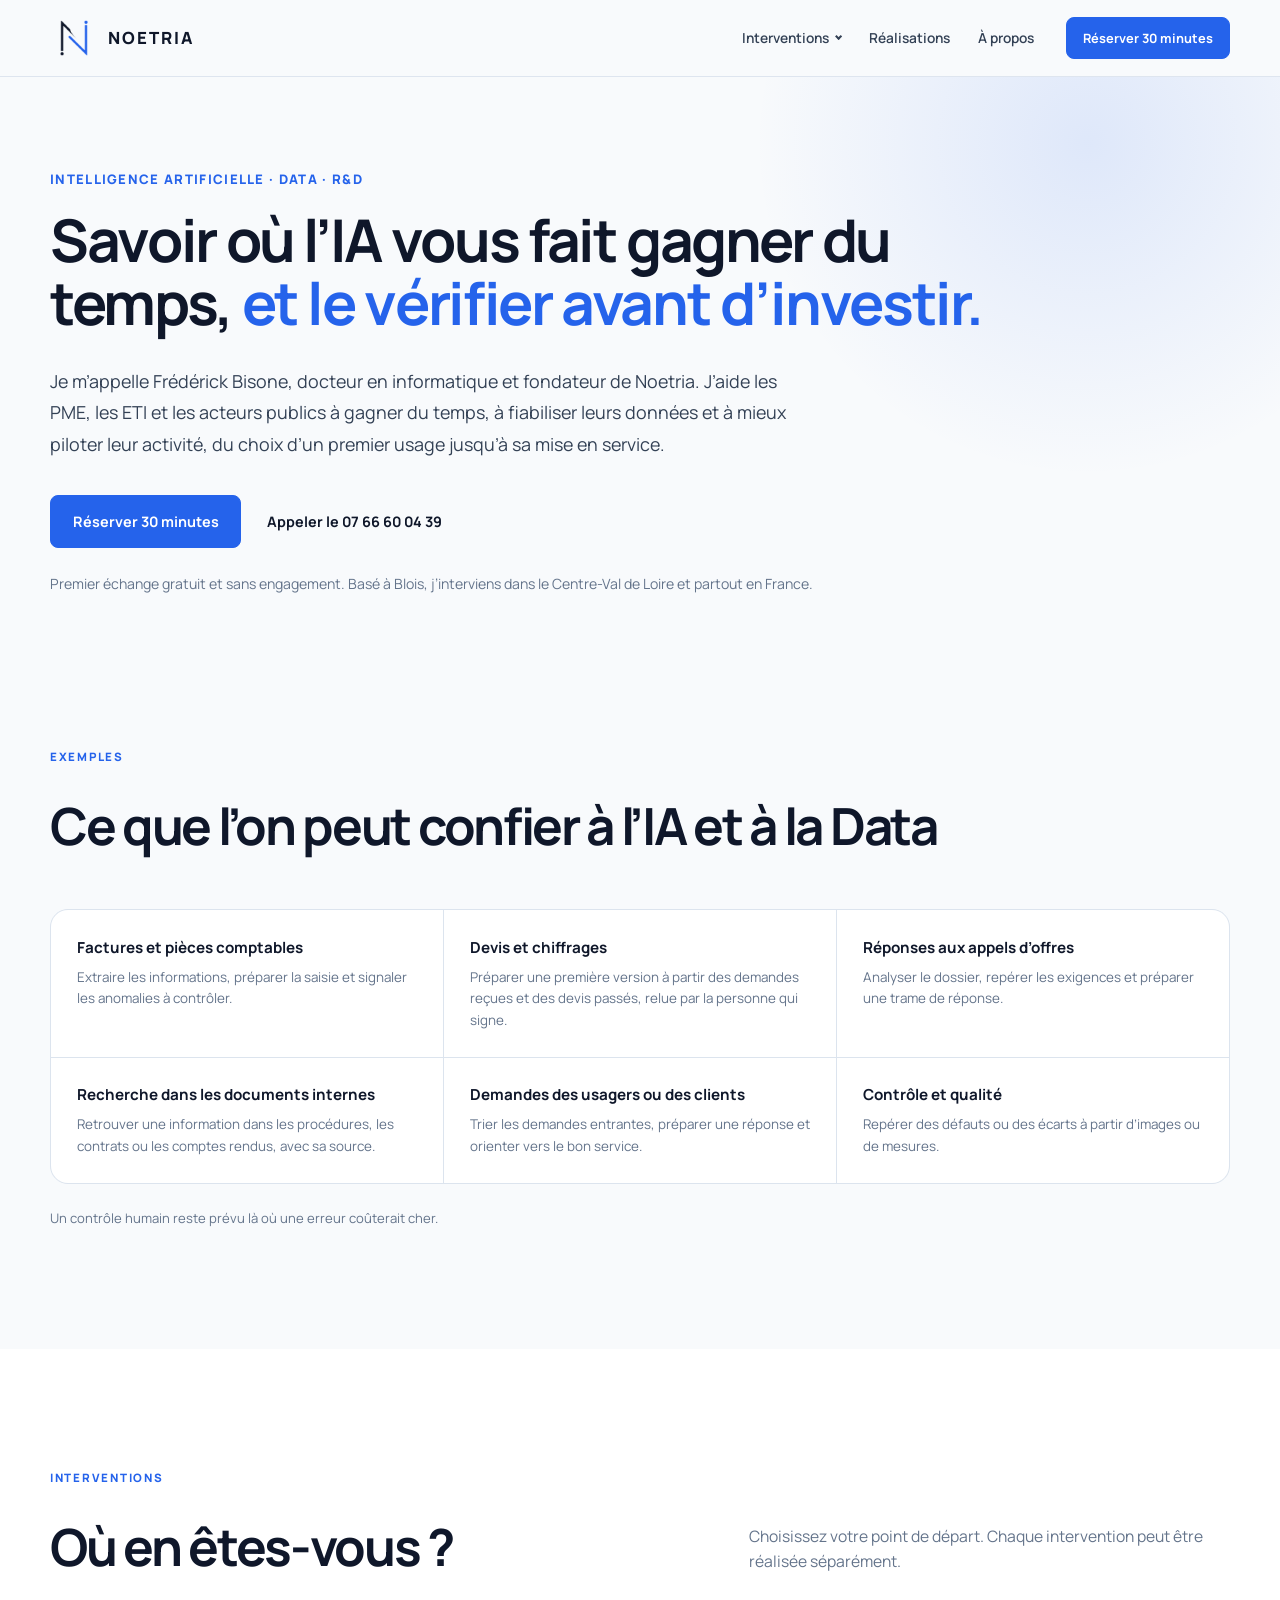
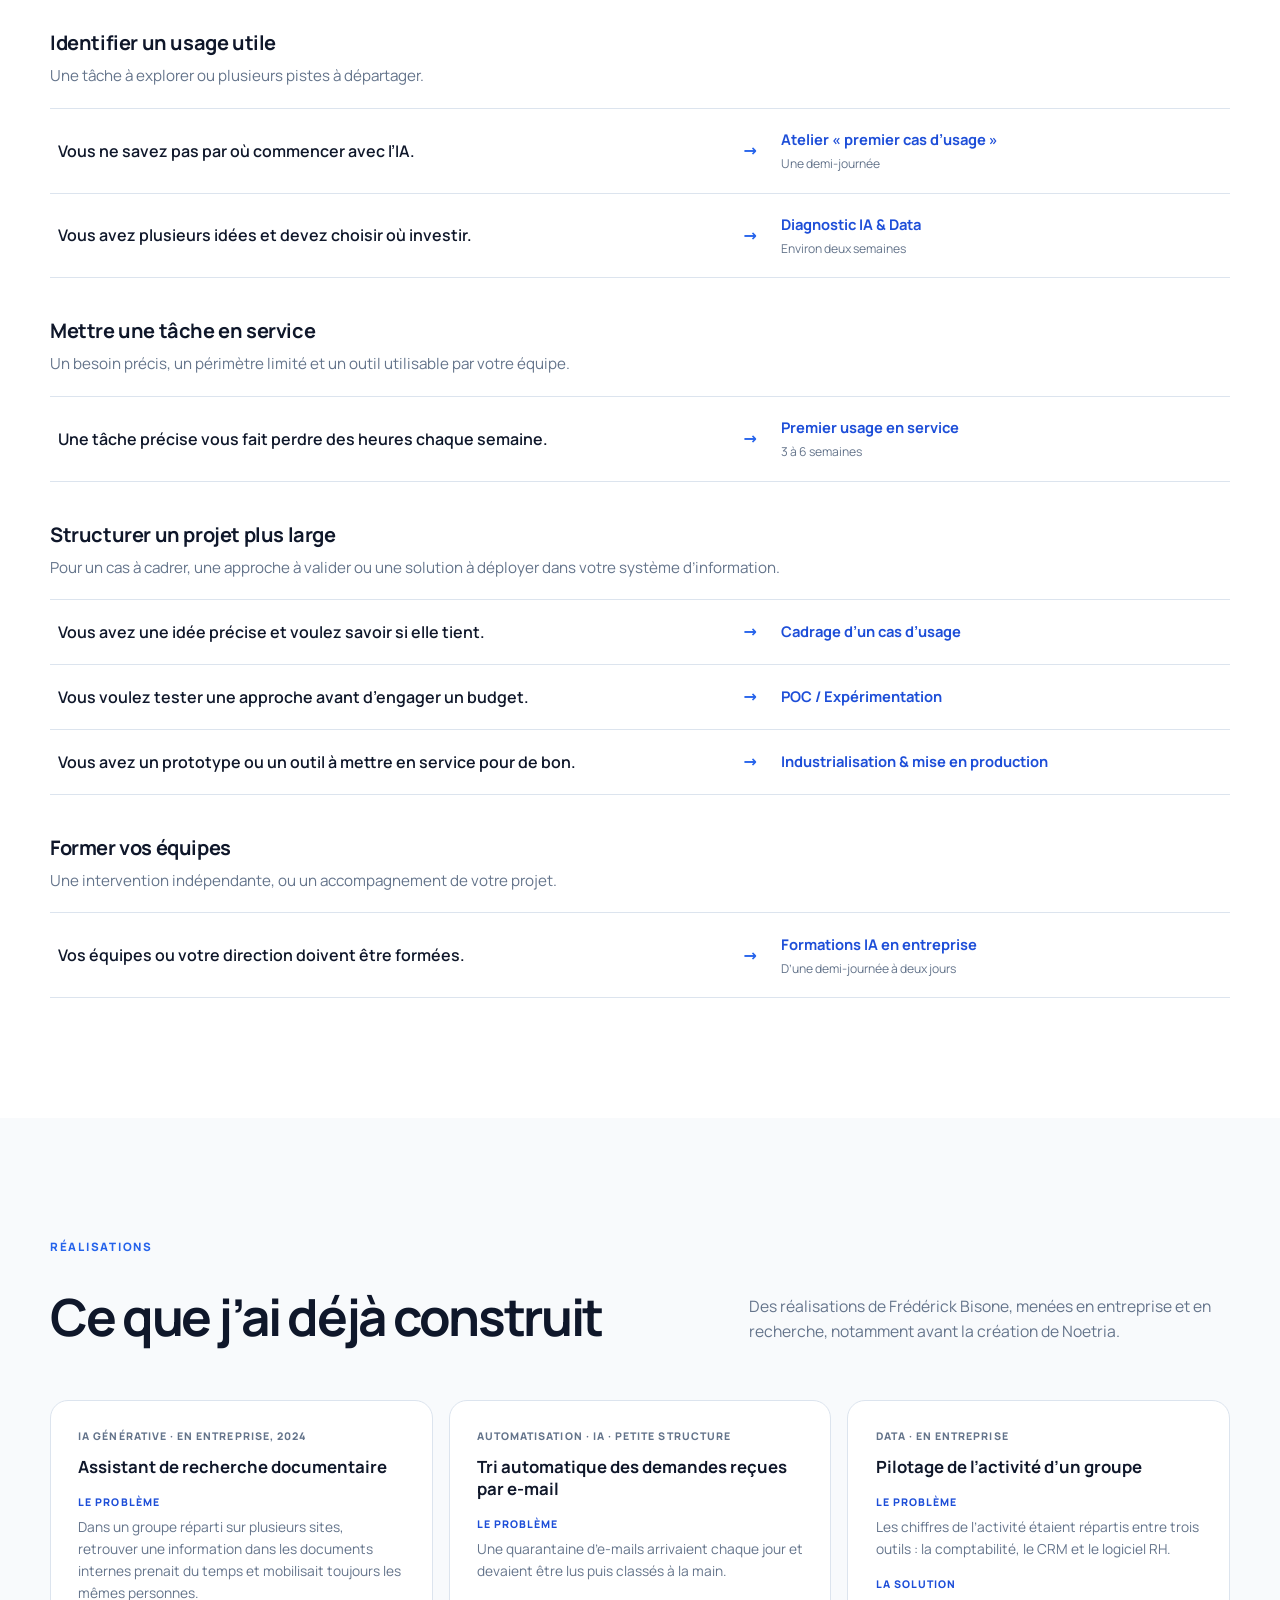
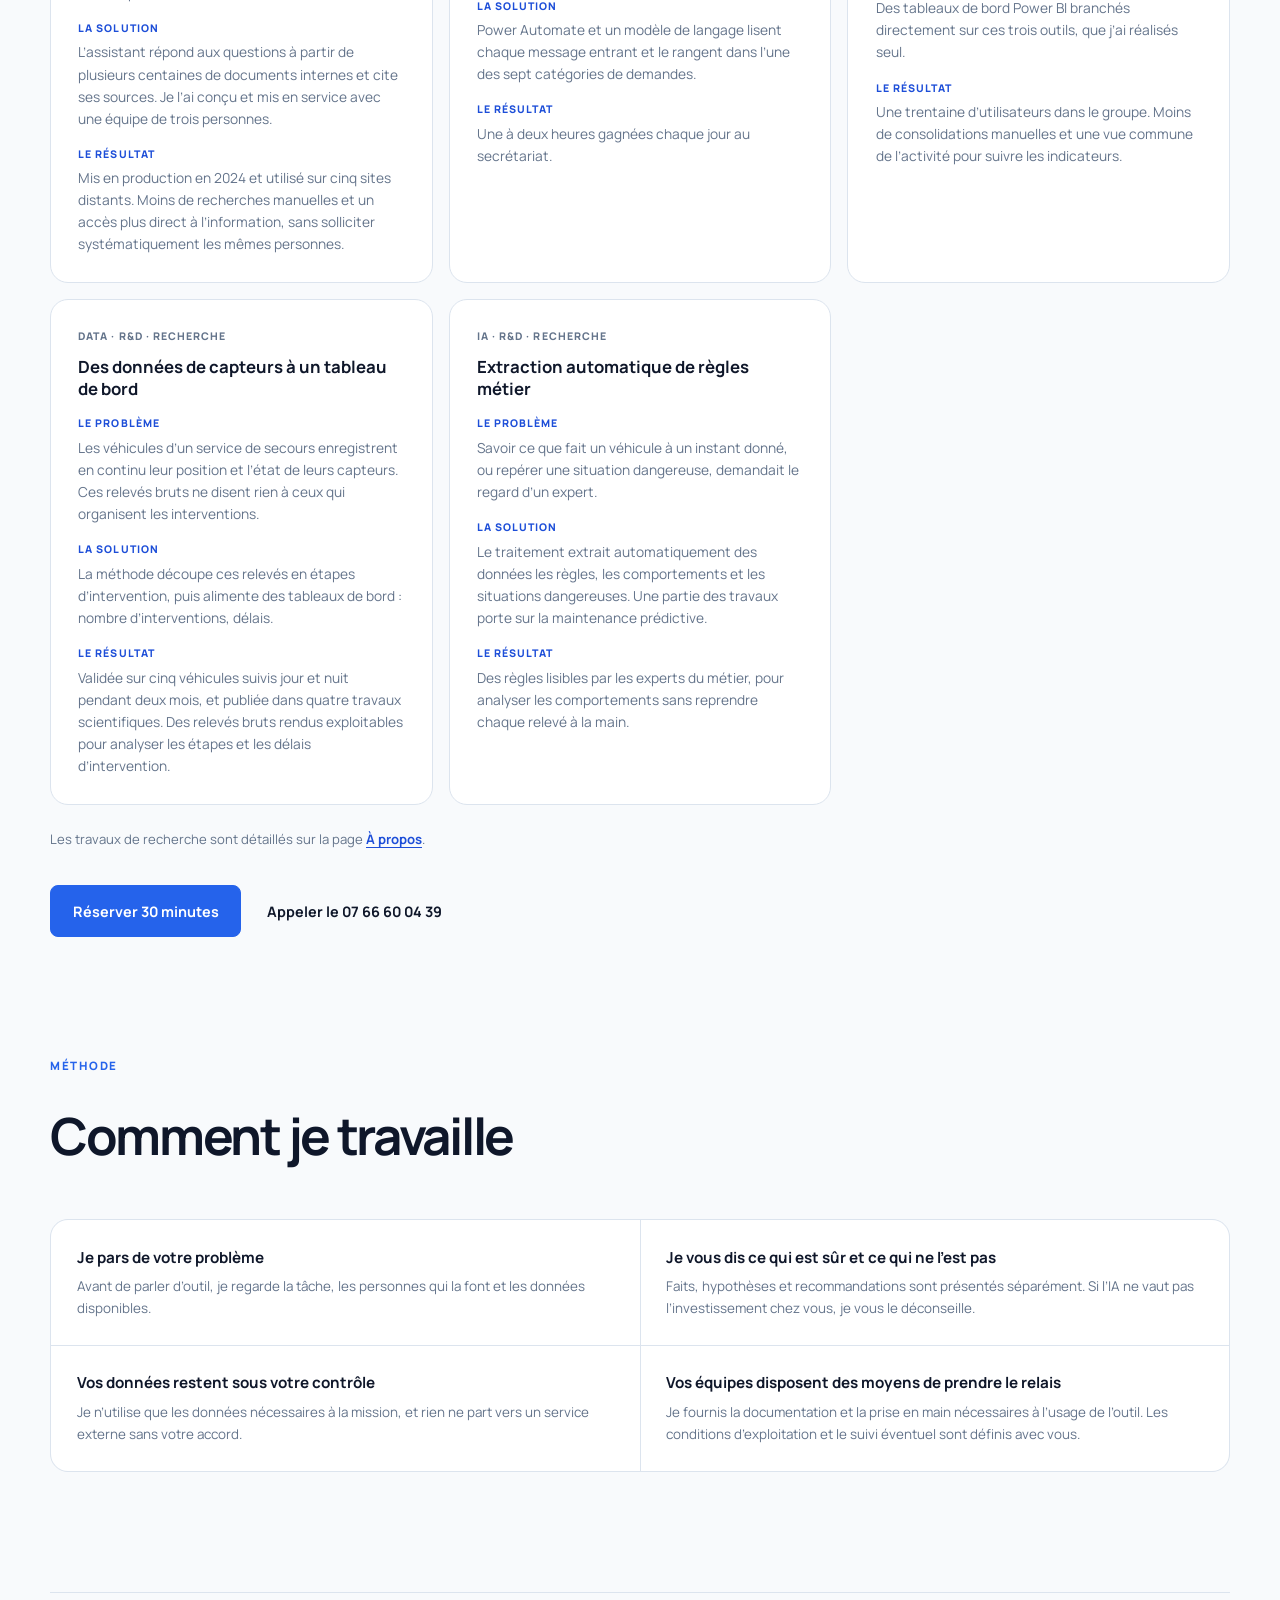
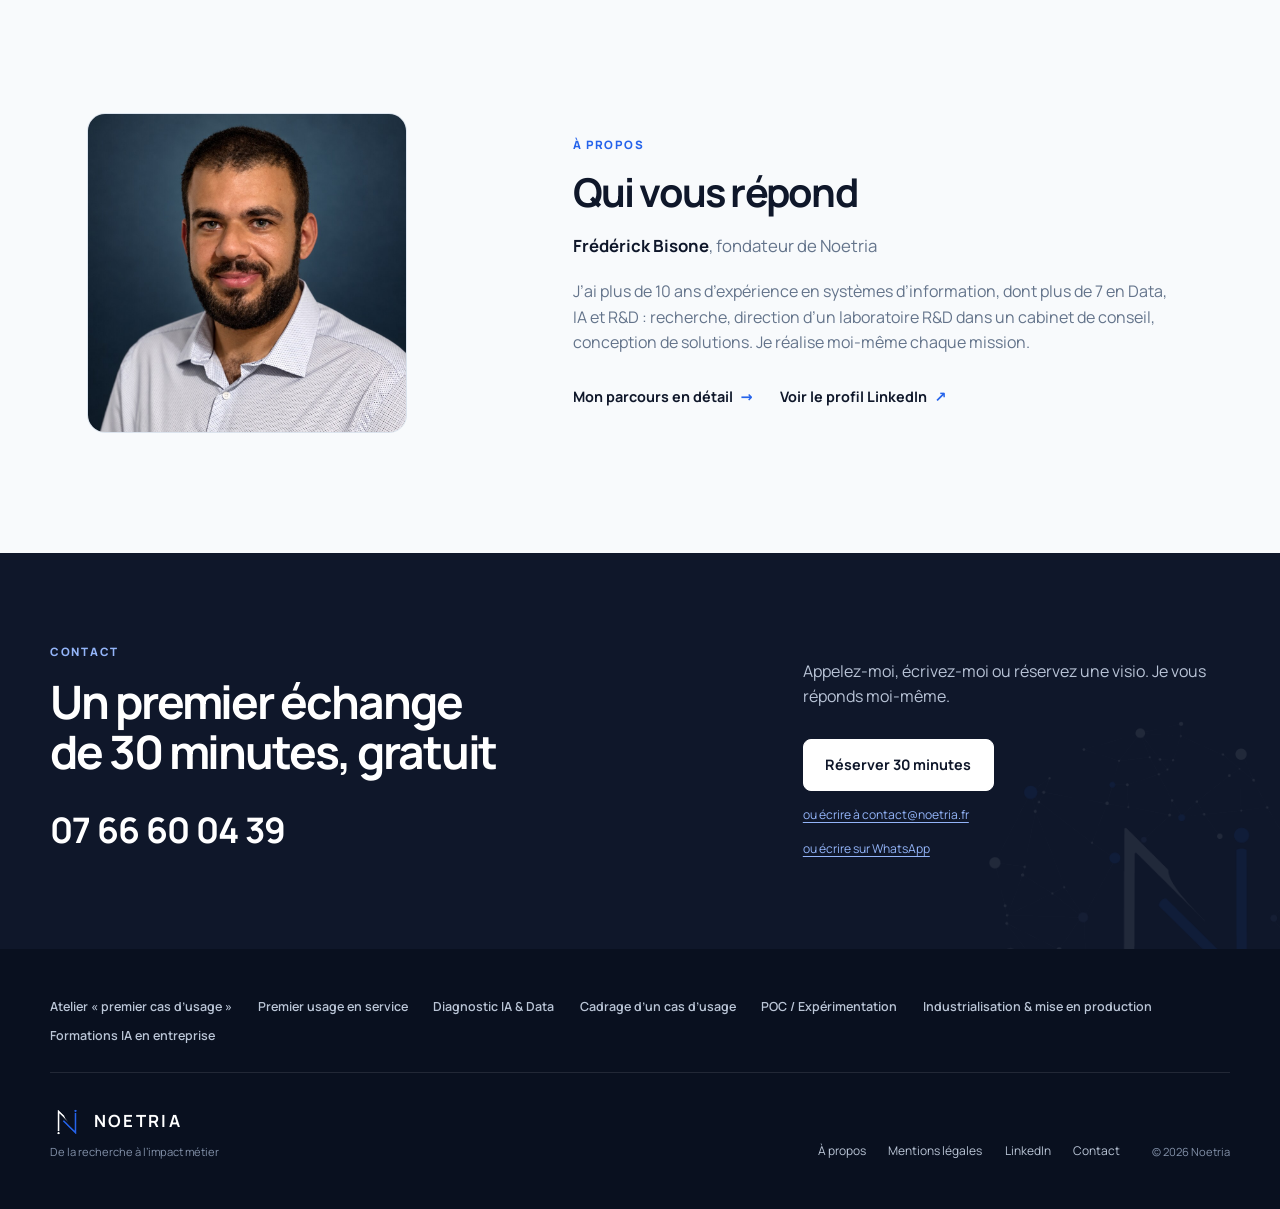
==== commit e828e049: "Fluidifie l'introduction de l'accueil et allège la page Industrialisation" ====
--- a/index.html
+++ b/index.html
@@ -67,7 +67,7 @@
         <div class="hero__content">
           <p class="eyebrow">Intelligence artificielle · Data · R&amp;D</p>
           <h1>Savoir où l’IA vous fait gagner du temps, <span>et le vérifier avant d’investir.</span></h1>
-          <p class="hero__lead">Je m’appelle Frédérick Bisone, docteur en informatique et fondateur de Noetria. J’accompagne les PME, les ETI et les acteurs publics, du choix d’un premier usage jusqu’à sa mise en service, en IA comme en Data. Gagner du temps, fiabiliser vos données et mieux piloter votre activité.</p>
+          <p class="hero__lead">Je m’appelle Frédérick Bisone, docteur en informatique et fondateur de Noetria. J’aide les PME, les ETI et les acteurs publics à gagner du temps, à fiabiliser leurs données et à mieux piloter leur activité, du choix d’un premier usage jusqu’à sa mise en service.</p>
           <div class="hero__actions">
             <a class="button" href="rendez-vous/">Réserver 30 minutes</a>
             <a class="text-link" href="tel:+33766600439">Appeler le 07 66 60 04 39</a>
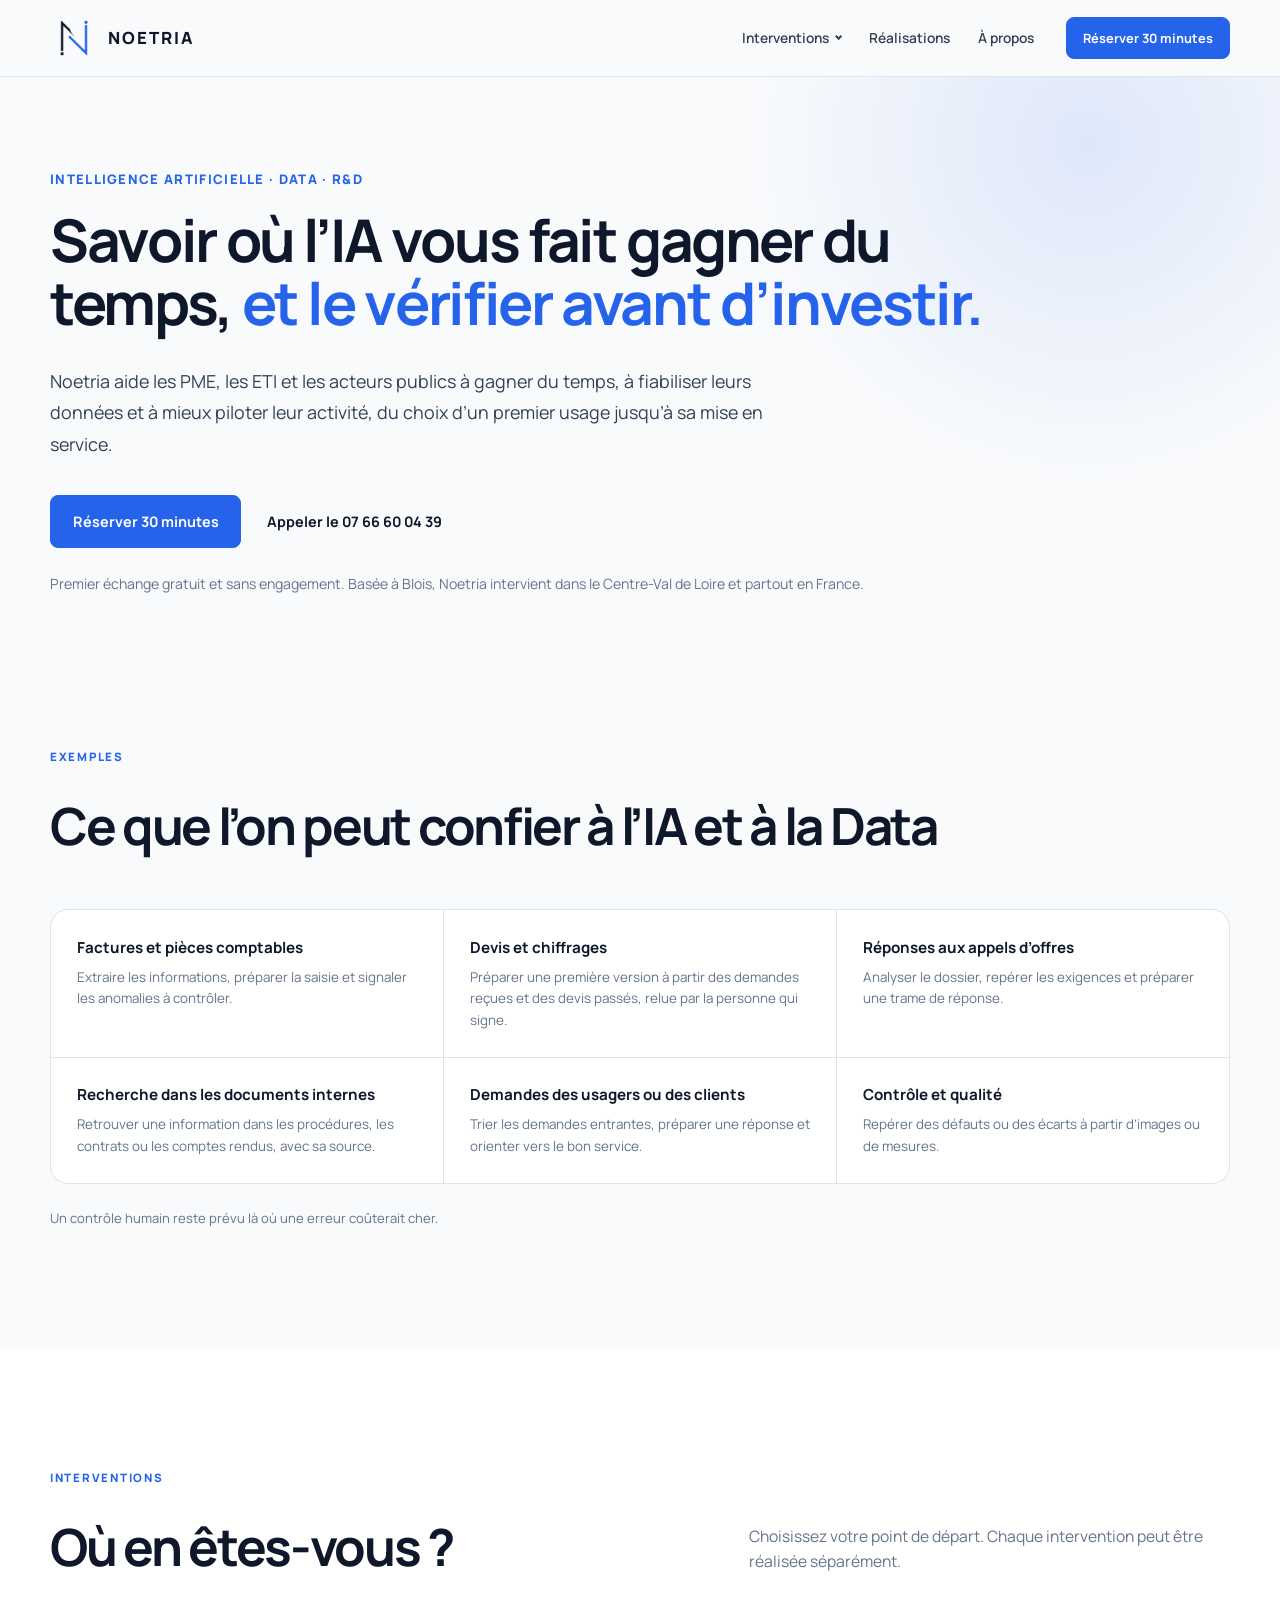
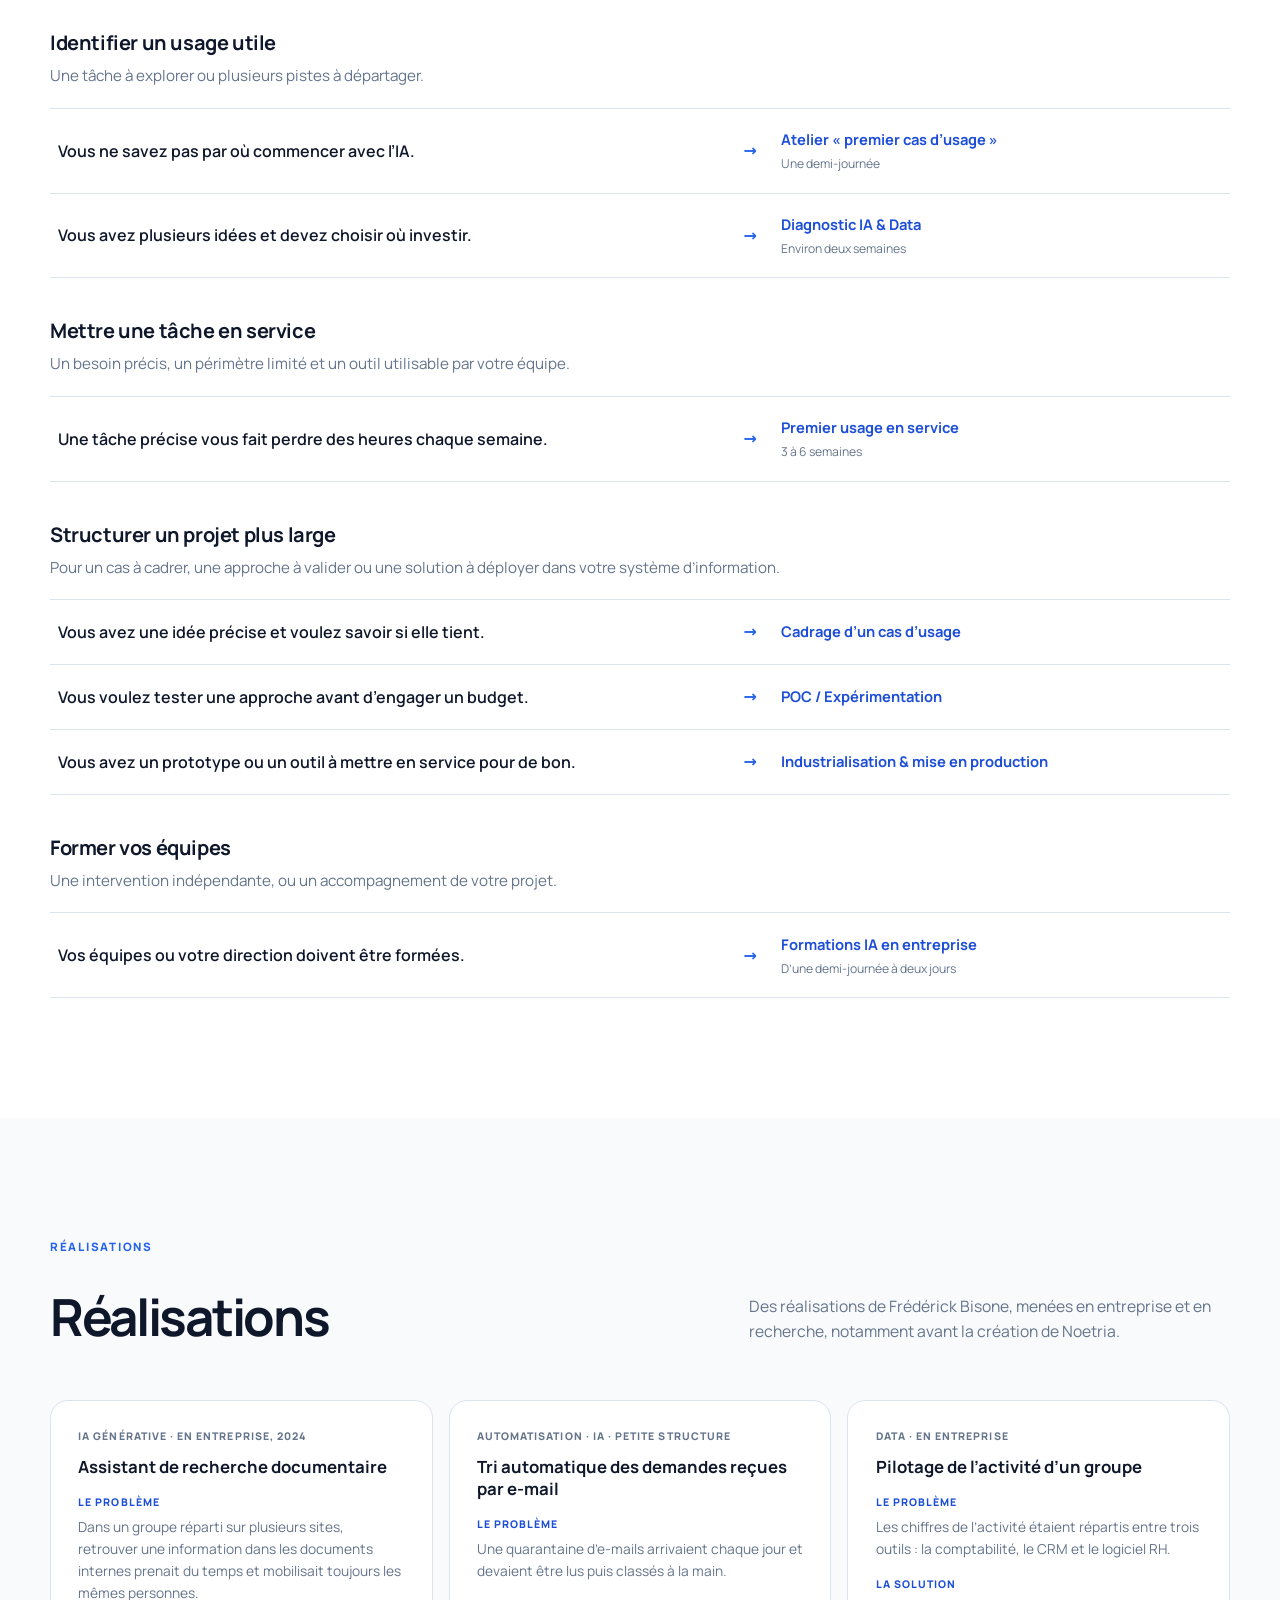
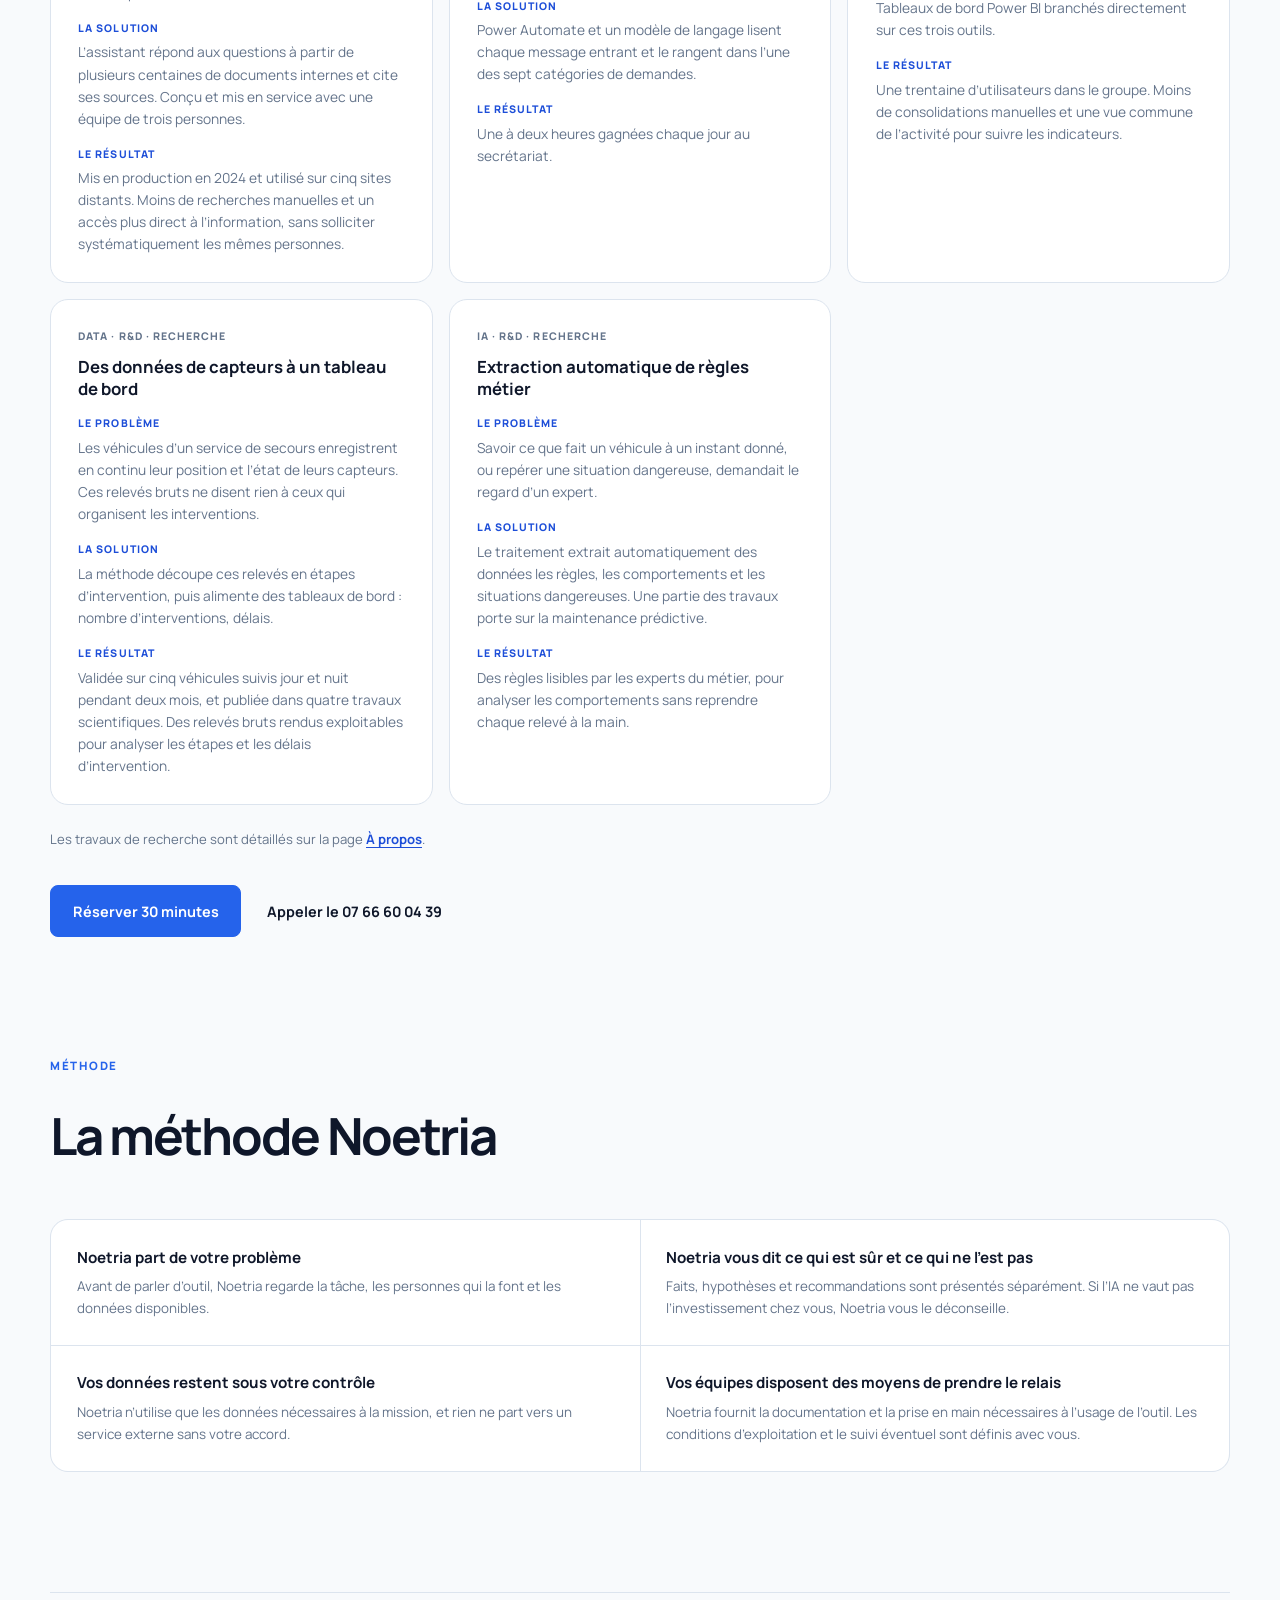
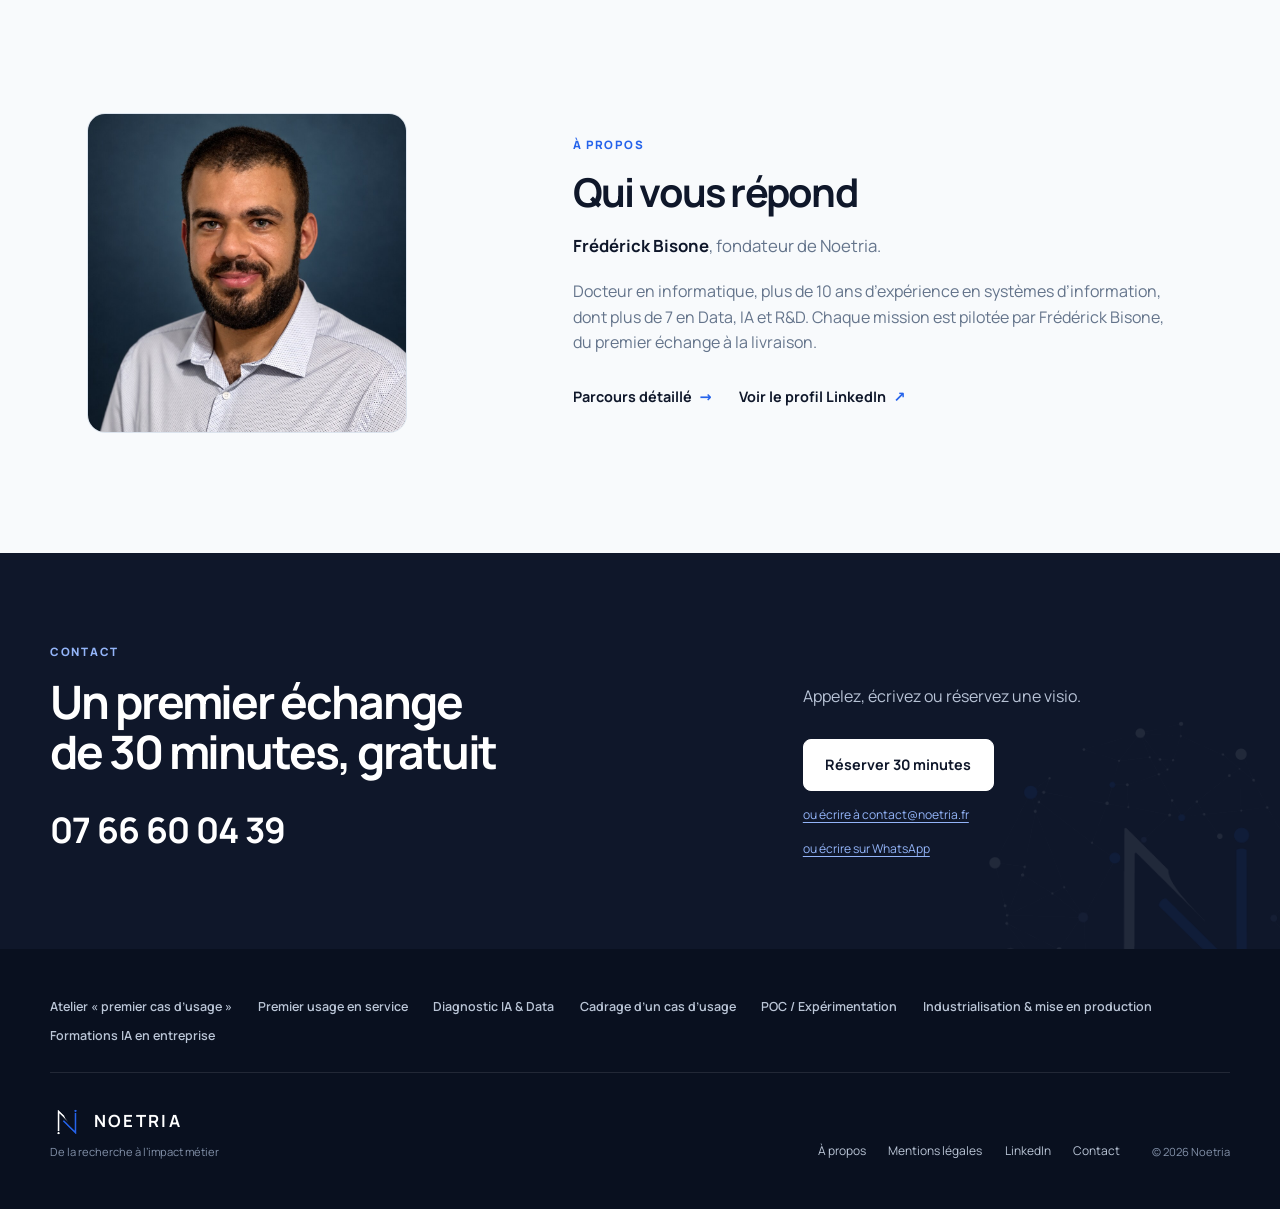
==== commit 90acbf5a: "Remplace la première personne par Noetria sur les dix pages" ====
--- a/index.html
+++ b/index.html
@@ -67,12 +67,12 @@
         <div class="hero__content">
           <p class="eyebrow">Intelligence artificielle · Data · R&amp;D</p>
           <h1>Savoir où l’IA vous fait gagner du temps, <span>et le vérifier avant d’investir.</span></h1>
-          <p class="hero__lead">Je m’appelle Frédérick Bisone, docteur en informatique et fondateur de Noetria. J’aide les PME, les ETI et les acteurs publics à gagner du temps, à fiabiliser leurs données et à mieux piloter leur activité, du choix d’un premier usage jusqu’à sa mise en service.</p>
+          <p class="hero__lead">Noetria aide les PME, les ETI et les acteurs publics à gagner du temps, à fiabiliser leurs données et à mieux piloter leur activité, du choix d’un premier usage jusqu’à sa mise en service.</p>
           <div class="hero__actions">
             <a class="button" href="rendez-vous/">Réserver 30 minutes</a>
             <a class="text-link" href="tel:+33766600439">Appeler le 07 66 60 04 39</a>
           </div>
-          <p class="hero__geo">Premier échange gratuit et sans engagement. Basé à Blois, j’interviens dans le Centre-Val de Loire et partout en France.</p>
+          <p class="hero__geo">Premier échange gratuit et sans engagement. Basée à Blois, Noetria intervient dans le Centre-Val de Loire et partout en France.</p>
         </div>
       </div>
     </section>
@@ -108,13 +108,13 @@
     <section class="section" id="realisations">
       <div class="section__intro">
         <p class="eyebrow">Réalisations</p>
-        <h2>Ce que j’ai déjà construit</h2>
+        <h2>Réalisations</h2>
         <p>Des réalisations de Frédérick Bisone, menées en entreprise et en recherche, notamment avant la création de Noetria.</p>
       </div>
       <div class="work-grid">
-        <article class="work-card"><p class="work-card__tag">IA générative · En entreprise, 2024</p><h3>Assistant de recherche documentaire</h3><dl><dt>Le problème</dt><dd>Dans un groupe réparti sur plusieurs sites, retrouver une information dans les documents internes prenait du temps et mobilisait toujours les mêmes personnes.</dd><dt>La solution</dt><dd>L’assistant répond aux questions à partir de plusieurs centaines de documents internes et cite ses sources. Je l’ai conçu et mis en service avec une équipe de trois personnes.</dd><dt>Le résultat</dt><dd>Mis en production en 2024 et utilisé sur cinq sites distants. Moins de recherches manuelles et un accès plus direct à l’information, sans solliciter systématiquement les mêmes personnes.</dd></dl></article>
+        <article class="work-card"><p class="work-card__tag">IA générative · En entreprise, 2024</p><h3>Assistant de recherche documentaire</h3><dl><dt>Le problème</dt><dd>Dans un groupe réparti sur plusieurs sites, retrouver une information dans les documents internes prenait du temps et mobilisait toujours les mêmes personnes.</dd><dt>La solution</dt><dd>L’assistant répond aux questions à partir de plusieurs centaines de documents internes et cite ses sources. Conçu et mis en service avec une équipe de trois personnes.</dd><dt>Le résultat</dt><dd>Mis en production en 2024 et utilisé sur cinq sites distants. Moins de recherches manuelles et un accès plus direct à l’information, sans solliciter systématiquement les mêmes personnes.</dd></dl></article>
         <article class="work-card"><p class="work-card__tag">Automatisation · IA · Petite structure</p><h3>Tri automatique des demandes reçues par e-mail</h3><dl><dt>Le problème</dt><dd>Une quarantaine d’e-mails arrivaient chaque jour et devaient être lus puis classés à la main.</dd><dt>La solution</dt><dd>Power Automate et un modèle de langage lisent chaque message entrant et le rangent dans l’une des sept catégories de demandes.</dd><dt>Le résultat</dt><dd>Une à deux heures gagnées chaque jour au secrétariat.</dd></dl></article>
-        <article class="work-card"><p class="work-card__tag">Data · En entreprise</p><h3>Pilotage de l’activité d’un groupe</h3><dl><dt>Le problème</dt><dd>Les chiffres de l’activité étaient répartis entre trois outils : la comptabilité, le CRM et le logiciel RH.</dd><dt>La solution</dt><dd>Des tableaux de bord Power BI branchés directement sur ces trois outils, que j’ai réalisés seul.</dd><dt>Le résultat</dt><dd>Une trentaine d’utilisateurs dans le groupe. Moins de consolidations manuelles et une vue commune de l’activité pour suivre les indicateurs.</dd></dl></article>
+        <article class="work-card"><p class="work-card__tag">Data · En entreprise</p><h3>Pilotage de l’activité d’un groupe</h3><dl><dt>Le problème</dt><dd>Les chiffres de l’activité étaient répartis entre trois outils : la comptabilité, le CRM et le logiciel RH.</dd><dt>La solution</dt><dd>Tableaux de bord Power BI branchés directement sur ces trois outils.</dd><dt>Le résultat</dt><dd>Une trentaine d’utilisateurs dans le groupe. Moins de consolidations manuelles et une vue commune de l’activité pour suivre les indicateurs.</dd></dl></article>
         <article class="work-card"><p class="work-card__tag">Data · R&amp;D · Recherche</p><h3>Des données de capteurs à un tableau de bord</h3><dl><dt>Le problème</dt><dd>Les véhicules d’un service de secours enregistrent en continu leur position et l’état de leurs capteurs. Ces relevés bruts ne disent rien à ceux qui organisent les interventions.</dd><dt>La solution</dt><dd>La méthode découpe ces relevés en étapes d’intervention, puis alimente des tableaux de bord : nombre d’interventions, délais.</dd><dt>Le résultat</dt><dd>Validée sur cinq véhicules suivis jour et nuit pendant deux mois, et publiée dans quatre travaux scientifiques. Des relevés bruts rendus exploitables pour analyser les étapes et les délais d’intervention.</dd></dl></article>
         <article class="work-card"><p class="work-card__tag">IA · R&amp;D · Recherche</p><h3>Extraction automatique de règles métier</h3><dl><dt>Le problème</dt><dd>Savoir ce que fait un véhicule à un instant donné, ou repérer une situation dangereuse, demandait le regard d’un expert.</dd><dt>La solution</dt><dd>Le traitement extrait automatiquement des données les règles, les comportements et les situations dangereuses. Une partie des travaux porte sur la maintenance prédictive.</dd><dt>Le résultat</dt><dd>Des règles lisibles par les experts du métier, pour analyser les comportements sans reprendre chaque relevé à la main.</dd></dl></article>
       </div>
@@ -128,13 +128,13 @@
     <section class="section section--trust" id="methode">
       <div class="section__intro section__intro--solo">
         <p class="eyebrow">Méthode</p>
-        <h2>Comment je travaille</h2>
+        <h2>La méthode Noetria</h2>
       </div>
       <div class="trust-grid trust-grid--four">
-        <div><strong>Je pars de votre problème</strong><p>Avant de parler d’outil, je regarde la tâche, les personnes qui la font et les données disponibles.</p></div>
-        <div><strong>Je vous dis ce qui est sûr et ce qui ne l’est pas</strong><p>Faits, hypothèses et recommandations sont présentés séparément. Si l’IA ne vaut pas l’investissement chez vous, je vous le déconseille.</p></div>
-        <div><strong>Vos données restent sous votre contrôle</strong><p>Je n’utilise que les données nécessaires à la mission, et rien ne part vers un service externe sans votre accord.</p></div>
-        <div><strong>Vos équipes disposent des moyens de prendre le relais</strong><p>Je fournis la documentation et la prise en main nécessaires à l’usage de l’outil. Les conditions d’exploitation et le suivi éventuel sont définis avec vous.</p></div>
+        <div><strong>Noetria part de votre problème</strong><p>Avant de parler d’outil, Noetria regarde la tâche, les personnes qui la font et les données disponibles.</p></div>
+        <div><strong>Noetria vous dit ce qui est sûr et ce qui ne l’est pas</strong><p>Faits, hypothèses et recommandations sont présentés séparément. Si l’IA ne vaut pas l’investissement chez vous, Noetria vous le déconseille.</p></div>
+        <div><strong>Vos données restent sous votre contrôle</strong><p>Noetria n’utilise que les données nécessaires à la mission, et rien ne part vers un service externe sans votre accord.</p></div>
+        <div><strong>Vos équipes disposent des moyens de prendre le relais</strong><p>Noetria fournit la documentation et la prise en main nécessaires à l’usage de l’outil. Les conditions d’exploitation et le suivi éventuel sont définis avec vous.</p></div>
       </div>
     </section>
 
@@ -143,15 +143,15 @@
       <div class="founder__content">
         <p class="eyebrow">À propos</p>
         <h2>Qui vous répond</h2>
-        <p class="founder__name"><strong>Frédérick Bisone</strong>, fondateur de Noetria</p>
-        <p>J’ai plus de 10 ans d’expérience en systèmes d’information, dont plus de 7 en Data, IA et R&amp;D : recherche, direction d’un laboratoire R&amp;D dans un cabinet de conseil, conception de solutions. Je réalise moi-même chaque mission.</p>
-        <a class="text-link" href="a-propos/">Mon parcours en détail <span aria-hidden="true">→</span></a> <a class="text-link" href="https://www.linkedin.com/in/frederickbisone/" target="_blank" rel="noopener noreferrer">Voir le profil LinkedIn <span aria-hidden="true">↗</span></a>
+        <p class="founder__name"><strong>Frédérick Bisone</strong>, fondateur de Noetria.</p>
+        <p>Docteur en informatique, plus de 10 ans d’expérience en systèmes d’information, dont plus de 7 en Data, IA et R&amp;D. Chaque mission est pilotée par Frédérick Bisone, du premier échange à la livraison.</p>
+        <a class="text-link" href="a-propos/">Parcours détaillé <span aria-hidden="true">→</span></a> <a class="text-link" href="https://www.linkedin.com/in/frederickbisone/" target="_blank" rel="noopener noreferrer">Voir le profil LinkedIn <span aria-hidden="true">↗</span></a>
       </div>
     </section>
 
     <section class="cta cta--mark" id="contact">
       <div><p class="eyebrow">Contact</p><h2>Un premier échange de 30 minutes, gratuit</h2><a class="cta__phone" href="tel:+33766600439">07 66 60 04 39</a></div>
-      <div class="cta__action"><p>Appelez-moi, écrivez-moi ou réservez une visio. Je vous réponds moi-même.</p><a class="button button--light" href="rendez-vous/">Réserver 30 minutes</a><a href="mailto:contact@noetria.fr">ou écrire à contact@noetria.fr</a><a href="https://wa.me/33766600439" target="_blank" rel="noopener noreferrer">ou écrire sur WhatsApp</a></div>
+      <div class="cta__action"><p>Appelez, écrivez ou réservez une visio.</p><a class="button button--light" href="rendez-vous/">Réserver 30 minutes</a><a href="mailto:contact@noetria.fr">ou écrire à contact@noetria.fr</a><a href="https://wa.me/33766600439" target="_blank" rel="noopener noreferrer">ou écrire sur WhatsApp</a></div>
     </section>
   </main>
 
